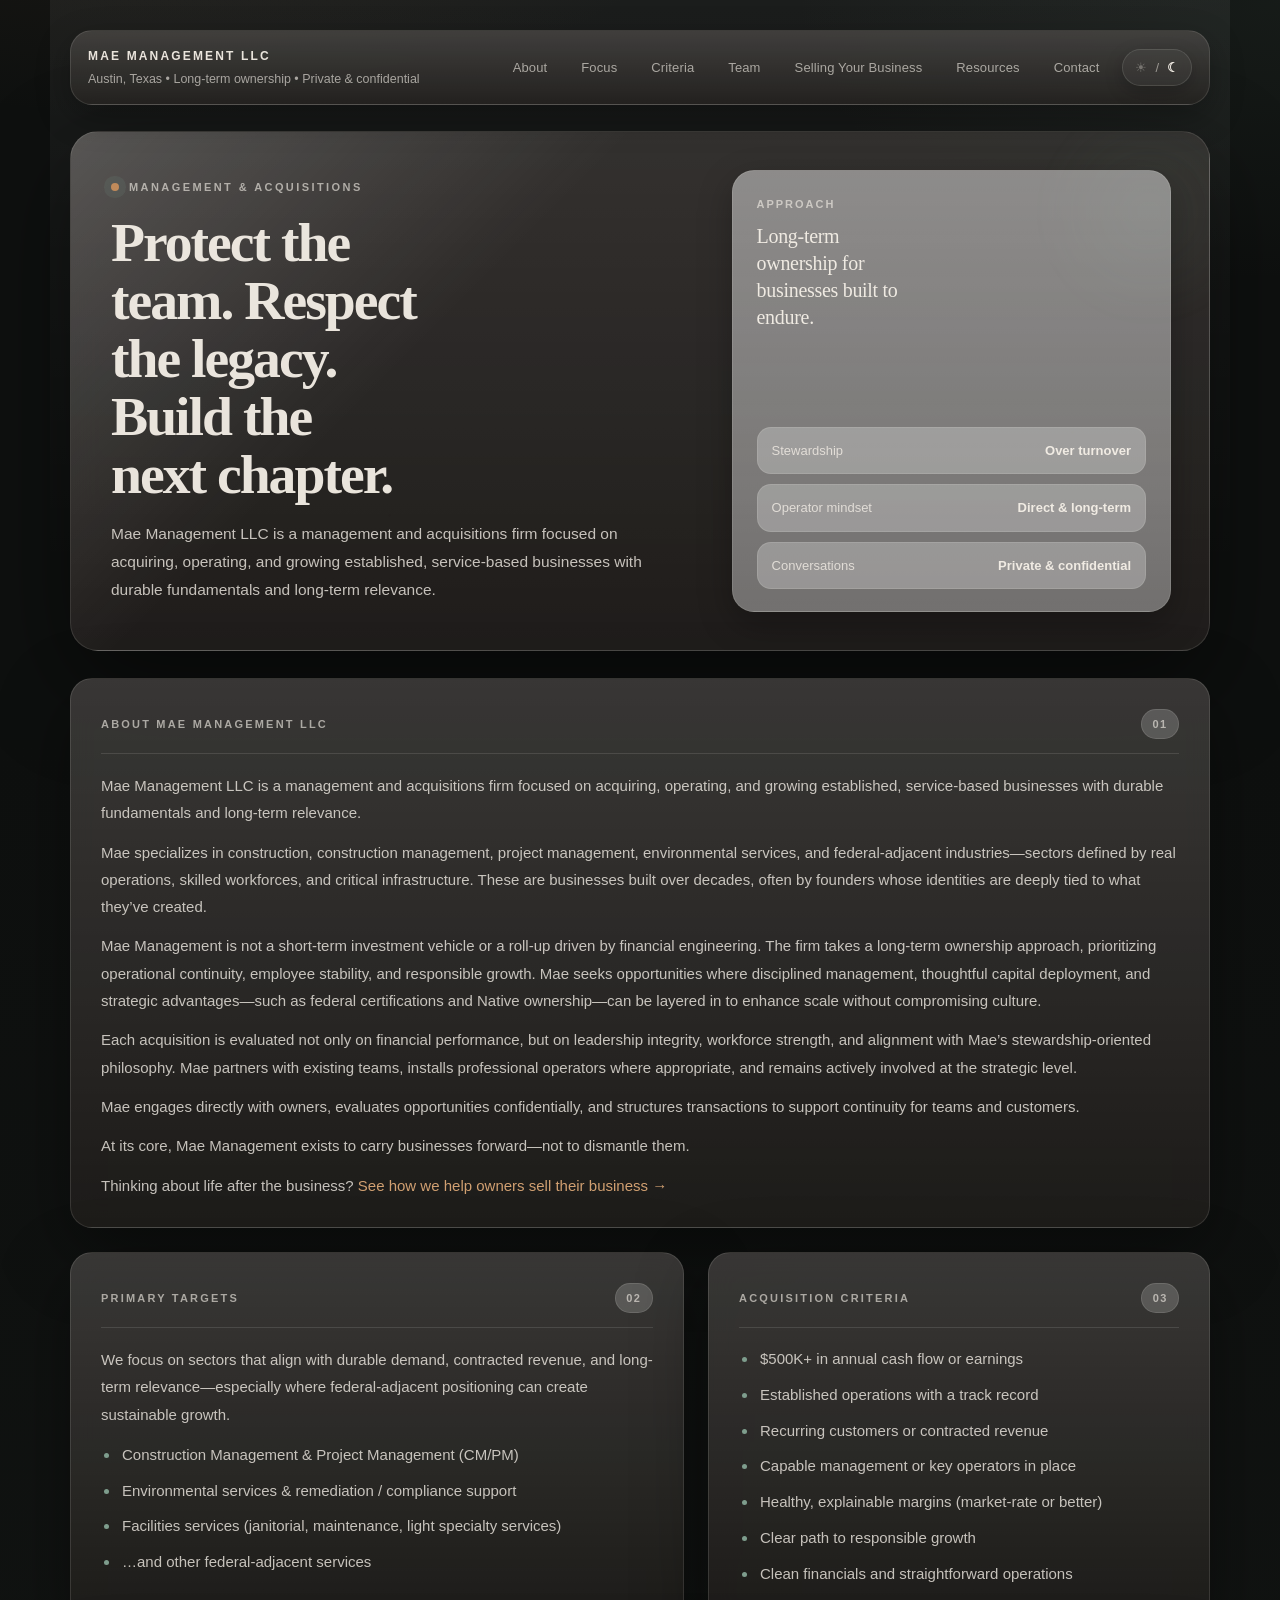
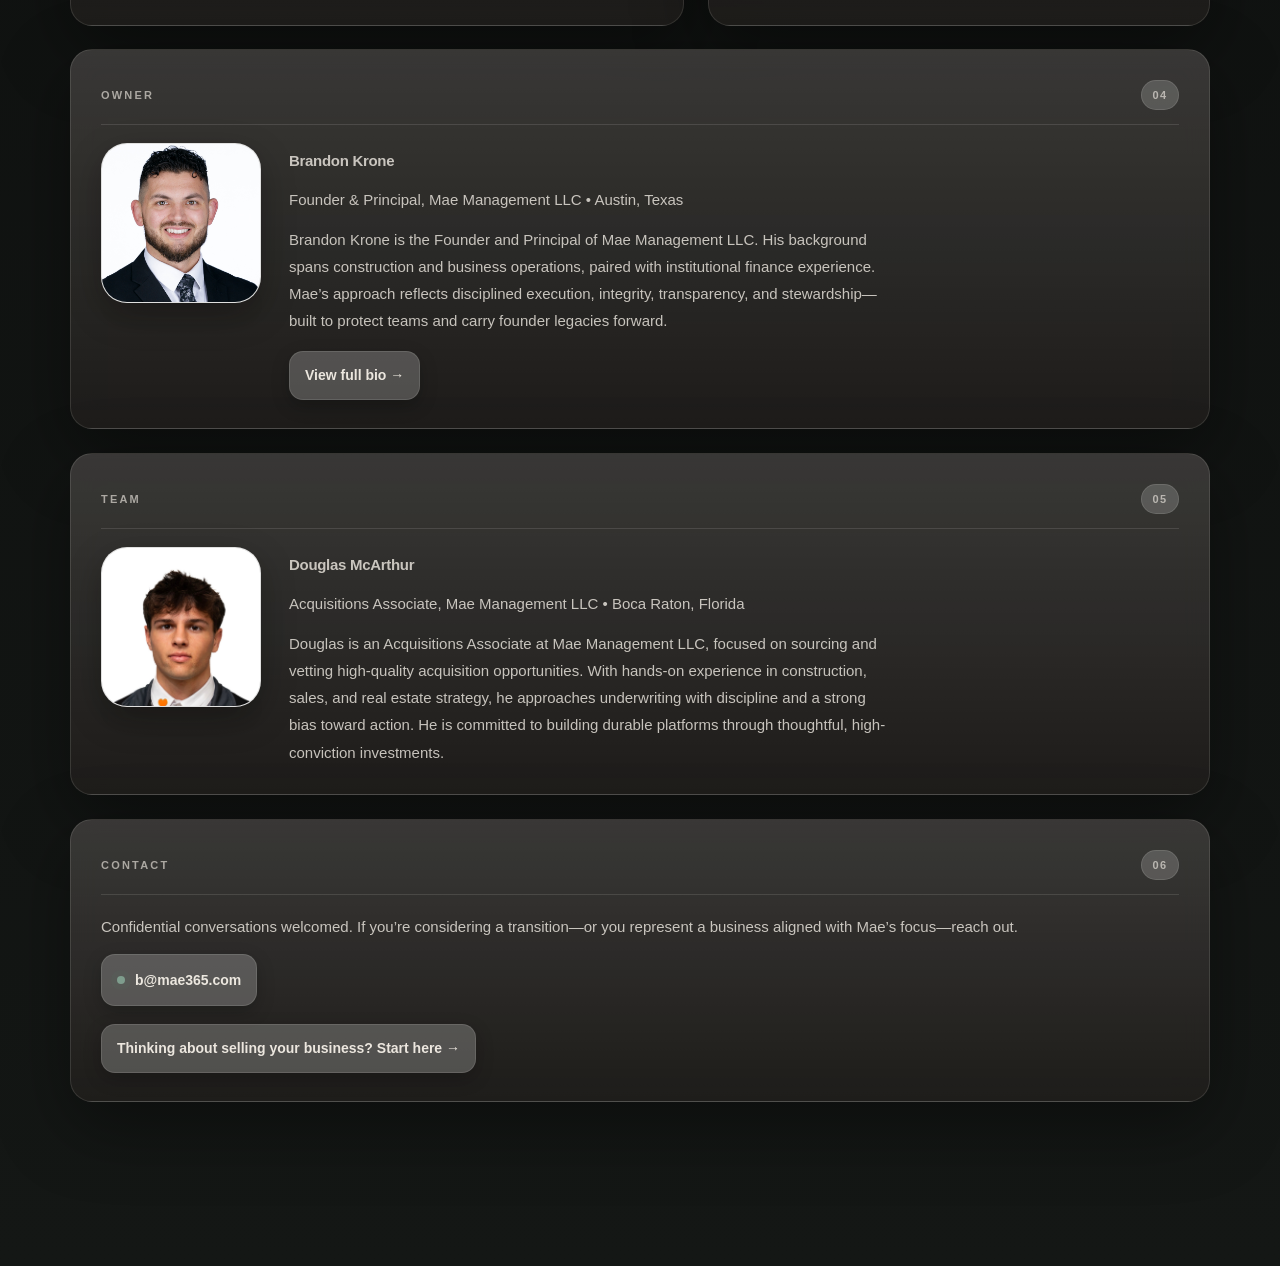
==== index.html @ 63aa45b1 "Rename nav to Selling Your Business + add About-section hook link" ====
<!DOCTYPE html>
<html lang="en" data-theme="dark">
<head>
  <meta charset="UTF-8" />
  <meta name="viewport" content="width=device-width, initial-scale=1.0" />
  <title>Mae Management LLC</title>
  <meta
    name="description"
    content="Mae Management LLC is a management and acquisitions firm headquartered in Austin, Texas, focused on long-term ownership of durable, service-based businesses."
  />

  <style>
    :root{
      /* LIGHT */
      --bg: #f5f0e7;
      --bg-2: #efe7db;
      --surface: rgba(255,255,255,.72);
      --surface-strong: rgba(255,255,255,.86);
      --surface-soft: rgba(255,255,255,.54);

      --ink: #1f1a14;
      --ink-soft: rgba(31,26,20,.78);
      --muted: #665c52;

      --line: rgba(31,26,20,.10);
      --line-strong: rgba(31,26,20,.16);

      --accent: #876040;     /* clay */
      --accent-2: #6b4c31;   /* deeper clay */
      --accent-3: #526b5c;   /* muted sage */
      --accent-wash: rgba(82,107,92,.10);

      --shadow-xl: 0 30px 90px rgba(31,26,20,.14);
      --shadow-lg: 0 18px 54px rgba(31,26,20,.10);
      --shadow-md: 0 10px 28px rgba(31,26,20,.08);
      --shadow-sm: 0 6px 18px rgba(31,26,20,.06);

      --radius-xl: 28px;
      --radius-lg: 22px;
      --radius-md: 16px;
      --radius-pill: 999px;

      --max: 1180px;
      --content: 1080px;

      --sans: Inter, ui-sans-serif, -apple-system, BlinkMacSystemFont, "Segoe UI", Roboto, Arial, sans-serif;
      --serif: Iowan Old Style, Palatino Linotype, Book Antiqua, Georgia, "Times New Roman", Times, serif;

      --transition: 260ms cubic-bezier(.22,1,.36,1);
      --transition-slow: 420ms cubic-bezier(.22,1,.36,1);
    }

    [data-theme="dark"]{
      --bg: #0e100f;
      --bg-2: #141715;
      --surface: rgba(28,25,23,.76);
      --surface-strong: rgba(30,27,24,.88);
      --surface-soft: rgba(255,255,255,.04);

      --ink: rgba(245,240,232,.94);
      --ink-soft: rgba(245,240,232,.78);
      --muted: rgba(245,240,232,.62);

      --line: rgba(245,240,232,.12);
      --line-strong: rgba(245,240,232,.18);

      --accent: #c08a5a;
      --accent-2: #d1a071;
      --accent-3: #7e9d8d;
      --accent-wash: rgba(126,157,141,.12);

      --shadow-xl: 0 34px 100px rgba(0,0,0,.45);
      --shadow-lg: 0 24px 72px rgba(0,0,0,.38);
      --shadow-md: 0 12px 34px rgba(0,0,0,.28);
      --shadow-sm: 0 6px 18px rgba(0,0,0,.22);
    }

    *{ box-sizing:border-box; }

    html{
      scroll-behavior:smooth;
    }

    body{
      margin:0;
      color:var(--ink);
      font-family:var(--serif);
      line-height:1.65;
      -webkit-font-smoothing:antialiased;
      text-rendering:optimizeLegibility;
      background:
        radial-gradient(1100px 600px at 12% -8%, rgba(135,96,64,.14), transparent 58%),
        radial-gradient(900px 520px at 100% 0%, rgba(82,107,92,.12), transparent 54%),
        radial-gradient(1100px 700px at 50% 120%, rgba(31,26,20,.08), transparent 60%),
        linear-gradient(180deg, #0e100f 0%, var(--bg) 26%, var(--bg-2) 100%);
      min-height:100vh;
    }

    a{
      color:var(--accent-2);
      text-decoration:none;
      transition:
        color var(--transition),
        border-color var(--transition),
        background-color var(--transition),
        transform var(--transition),
        box-shadow var(--transition),
        opacity var(--transition);
    }

    a:hover{
      text-decoration:none;
    }

    img{
      display:block;
      max-width:100%;
    }

    .site-shell{
      position:relative;
      max-width:var(--max);
      margin:0 auto;
      padding:30px 20px 100px;
    }

    .site-shell::before{
      content:"";
      position:absolute;
      inset:0;
      pointer-events:none;
      background:
        linear-gradient(180deg, rgba(255,255,255,.08), transparent 20%);
      opacity:.7;
    }

    /* Topbar */
    .topbar{
      position:sticky;
      top:14px;
      z-index:30;
      display:flex;
      align-items:center;
      justify-content:space-between;
      gap:20px;
      flex-wrap:wrap;
      padding:15px 17px;
      margin-bottom:26px;
      border:1px solid var(--line);
      border-radius:22px;
      background:linear-gradient(180deg, rgba(255,255,255,.16), rgba(255,255,255,.04)), var(--surface);
      box-shadow:var(--shadow-md);
      backdrop-filter:blur(14px);
      -webkit-backdrop-filter:blur(14px);
      transition:
        padding var(--transition),
        transform var(--transition),
        box-shadow var(--transition),
        background-color var(--transition),
        border-color var(--transition);
    }

    .topbar.shrink{
      padding:10px 14px;
      box-shadow:var(--shadow-lg);
      transform:translateY(-2px);
    }

    .mark{
      display:flex;
      flex-direction:column;
      gap:4px;
      min-width:220px;
    }

    .mark .name{
      font-family:var(--sans);
      font-size:12px;
      font-weight:700;
      letter-spacing:.18em;
      text-transform:uppercase;
      color:var(--ink);
    }

    .mark .sub{
      font-family:var(--sans);
      font-size:12.5px;
      color:var(--muted);
      line-height:1.4;
    }

    .rightControls{
      display:flex;
      align-items:center;
      gap:10px;
      flex-wrap:wrap;
    }

    nav{
      display:flex;
      align-items:center;
      gap:8px;
      flex-wrap:wrap;
      font-family:var(--sans);
      font-size:13px;
    }

    nav a{
      color:var(--muted);
      padding:10px 12px;
      border:1px solid transparent;
      border-radius:var(--radius-pill);
      font-weight:500;
      letter-spacing:.01em;
    }

    nav a:hover{
      color:var(--ink);
      background:var(--surface-soft);
      border-color:var(--line);
      box-shadow:var(--shadow-sm);
      transform:translateY(-1px);
    }

    .themeToggle{
      font-family:var(--sans);
      display:inline-flex;
      align-items:center;
      justify-content:center;
      gap:8px;
      min-width:62px;
      padding:10px 12px;
      border-radius:var(--radius-pill);
      border:1px solid var(--line);
      background:var(--surface-soft);
      color:var(--ink);
      font-size:13px;
      cursor:pointer;
      user-select:none;
      box-shadow:var(--shadow-sm);
      transition:
        transform var(--transition),
        border-color var(--transition),
        box-shadow var(--transition),
        background-color var(--transition),
        color var(--transition);
    }

    .themeToggle:hover{
      transform:translateY(-1px);
      border-color:var(--line-strong);
      box-shadow:var(--shadow-md);
    }

    .themeToggle span{
      transition: opacity .16s ease, font-weight .16s ease, transform .16s ease;
    }

    .themeToggle .active{
      opacity:1;
      font-weight:700;
      transform:translateY(-.5px);
    }

    .themeToggle .inactive{
      opacity:.34;
      font-weight:400;
    }

    /* Hero */
    .hero{
      position:relative;
      overflow:hidden;
      display:grid;
      grid-template-columns: minmax(0, 1.15fr) minmax(280px, .85fr);
      gap:28px;
      align-items:stretch;
      padding:38px;
      border:1px solid var(--line);
      border-radius:var(--radius-xl);
      background:
        linear-gradient(135deg, rgba(255,255,255,.18), rgba(255,255,255,0) 34%),
        linear-gradient(180deg, rgba(255,255,255,.10), rgba(255,255,255,.02)),
        var(--surface-strong);
      box-shadow:var(--shadow-xl);
      backdrop-filter:blur(16px);
      -webkit-backdrop-filter:blur(16px);
    }

    .hero::before{
      content:"";
      position:absolute;
      inset:0;
      pointer-events:none;
      background:
        radial-gradient(3px 3px at 12% 20%, rgba(31,26,20,.06) 40%, transparent 42%),
        radial-gradient(3px 3px at 28% 74%, rgba(31,26,20,.05) 40%, transparent 42%),
        radial-gradient(3px 3px at 70% 26%, rgba(31,26,20,.05) 40%, transparent 42%),
        radial-gradient(3px 3px at 88% 58%, rgba(31,26,20,.04) 40%, transparent 42%);
      opacity:.55;
    }

    .hero::after{
      content:"";
      position:absolute;
      right:-60px;
      top:-40px;
      width:240px;
      height:240px;
      border-radius:50%;
      background:radial-gradient(circle at 50% 50%, rgba(82,107,92,.14), transparent 66%);
      filter:blur(4px);
      pointer-events:none;
    }

    .heroMain,
    .heroAside{
      position:relative;
      z-index:1;
    }

    .heroMain{
      display:flex;
      flex-direction:column;
      justify-content:center;
      min-height:360px;
      padding:8px 4px 8px 2px;
    }

    .kicker{
      display:inline-flex;
      align-items:center;
      gap:10px;
      margin-bottom:18px;
      font-family:var(--sans);
      font-size:11px;
      font-weight:700;
      letter-spacing:.22em;
      text-transform:uppercase;
      color:var(--muted);
    }

    .dot{
      width:8px;
      height:8px;
      border-radius:50%;
      background:var(--accent);
      box-shadow:0 0 0 7px var(--accent-wash);
      flex-shrink:0;
    }

    h1{
      margin:0 0 16px;
      max-width:12ch;
      font-size:clamp(36px, 4.35vw, 64px);
      line-height:1.04;
      letter-spacing:-.036em;
      color:var(--ink);
      text-wrap:balance;
    }

    .lead{
      margin:0;
      max-width:64ch;
      font-family:var(--sans);
      font-size:15.5px;
      line-height:1.82;
      color:var(--ink-soft);
    }

    .heroAside{
      display:flex;
      align-items:flex-end;
      justify-content:stretch;
    }

    .heroPanel{
      width:100%;
      display:flex;
      flex-direction:column;
      justify-content:space-between;
      gap:18px;
      min-height:100%;
      padding:24px 24px 22px;
      border:1px solid var(--line);
      border-radius:22px;
      background:
        linear-gradient(180deg, rgba(255,255,255,.16), rgba(255,255,255,.04)),
        rgba(255,255,255,.34);
      box-shadow:var(--shadow-md);
      transition:
        transform var(--transition),
        box-shadow var(--transition),
        border-color var(--transition),
        background-color var(--transition);
    }

    .heroPanel:hover{
      transform:translateY(-3px);
      box-shadow:var(--shadow-lg);
    }

    .heroPanelLabel{
      font-family:var(--sans);
      font-size:11px;
      font-weight:700;
      letter-spacing:.18em;
      text-transform:uppercase;
      color:var(--muted);
      margin-bottom:10px;
    }

    .heroPanelText{
      font-family:var(--serif);
      font-size:20px;
      line-height:1.34;
      letter-spacing:-.015em;
      color:var(--ink);
      margin:0;
      max-width:15ch;
    }

    .heroMeta{
      display:grid;
      grid-template-columns:1fr;
      gap:10px;
      margin-top:auto;
    }

    .metaPill{
      display:flex;
      align-items:center;
      justify-content:space-between;
      gap:12px;
      padding:12px 14px;
      border:1px solid var(--line);
      border-radius:14px;
      background:rgba(255,255,255,.26);
      font-family:var(--sans);
      font-size:13px;
      color:var(--ink-soft);
      transition:
        transform var(--transition),
        box-shadow var(--transition),
        border-color var(--transition),
        background-color var(--transition);
    }

    .metaPill:hover{
      transform:translateY(-2px);
      box-shadow:var(--shadow-sm);
      border-color:var(--line-strong);
    }

    .metaPill strong{
      color:var(--ink);
      font-weight:600;
    }

    /* Section grid */
    .grid{
      display:grid;
      grid-template-columns: 1.1fr .9fr;
      gap:24px;
      margin-top:26px;
    }

    .span2{
      grid-column:1 / -1;
    }

    .card{
      position:relative;
      overflow:hidden;
      padding:30px 30px 28px;
      border:1px solid var(--line);
      border-radius:var(--radius-lg);
      background:
        linear-gradient(180deg, rgba(255,255,255,.14), rgba(255,255,255,.02)),
        var(--surface);
      box-shadow:var(--shadow-lg);
      backdrop-filter:blur(14px);
      -webkit-backdrop-filter:blur(14px);
      transition:
        transform var(--transition),
        box-shadow var(--transition-slow),
        border-color var(--transition),
        background-color var(--transition);
    }

    .card:hover{
      transform:translateY(-6px);
      box-shadow:var(--shadow-xl);
      border-color:var(--line-strong);
    }

    .card::before{
      content:"";
      position:absolute;
      inset:0 auto 0 0;
      width:1px;
      background:linear-gradient(180deg, transparent, rgba(31,26,20,.10), transparent);
      opacity:.7;
      pointer-events:none;
    }

    .cardHeader{
      display:flex;
      align-items:center;
      justify-content:space-between;
      gap:16px;
      margin-bottom:18px;
      padding-bottom:14px;
      border-bottom:1px solid var(--line);
    }

    .card h2{
      margin:0;
      font-family:var(--sans);
      font-size:11px;
      font-weight:700;
      letter-spacing:.20em;
      text-transform:uppercase;
      color:var(--muted);
    }

    .sectionBadge{
      display:inline-flex;
      align-items:center;
      justify-content:center;
      min-width:38px;
      height:30px;
      padding:0 10px;
      border:1px solid var(--line);
      border-radius:var(--radius-pill);
      background:rgba(255,255,255,.18);
      font-family:var(--sans);
      font-size:11px;
      font-weight:700;
      letter-spacing:.12em;
      color:var(--muted);
      text-transform:uppercase;
      transition:
        transform var(--transition),
        box-shadow var(--transition),
        border-color var(--transition);
    }

    .card:hover .sectionBadge{
      transform:translateY(-1px);
      box-shadow:var(--shadow-sm);
      border-color:var(--line-strong);
    }

    .card p{
      margin:0;
      font-family:var(--sans);
      font-size:15px;
      line-height:1.82;
      color:var(--ink-soft);
    }

    .card p + p{
      margin-top:12px !important;
    }

    ul{
      margin:14px 0 0 19px;
      padding:0;
      font-family:var(--sans);
      font-size:15px;
      line-height:1.72;
      color:var(--ink-soft);
    }

    li{
      margin:10px 0;
      padding-left:2px;
    }

    li::marker{
      color:var(--accent-3);
    }

    /* Owner / team profile */
    .profileRow{
      display:grid;
      grid-template-columns: 160px minmax(0, 1fr);
      gap:28px;
      align-items:start;
    }

    .avatarWrap{
      position:relative;
      width:160px;
    }

    .avatarWrap::after{
      content:"";
      position:absolute;
      inset:auto 12px -10px 12px;
      height:18px;
      border-radius:50%;
      background:rgba(31,26,20,.10);
      filter:blur(10px);
      z-index:0;
    }

    .avatar{
      position:relative;
      z-index:1;
      width:160px;
      height:160px;
      border-radius:26px;
      object-fit:cover;
      border:1px solid var(--line);
      box-shadow:var(--shadow-md);
      background:#ddd;
      transition:
        transform var(--transition),
        box-shadow var(--transition),
        border-color var(--transition);
    }

    .card:hover .avatar{
      transform:translateY(-2px);
      box-shadow:var(--shadow-lg);
      border-color:var(--line-strong);
    }

    .profileContent{
      min-width:0;
      padding-top:4px;
    }

    .metaName{
      margin:0;
      font-family:var(--sans);
      font-weight:700;
      font-size:19px;
      letter-spacing:-.02em;
      color:var(--ink);
    }

    .metaTitle{
      margin:7px 0 14px;
      font-family:var(--sans);
      font-size:14px;
      line-height:1.55;
      color:var(--muted);
    }

    .metaBody{
      margin:0;
      font-family:var(--sans);
      font-size:15px;
      line-height:1.82;
      color:var(--ink-soft);
      max-width:72ch;
    }

    .linkBtn{
      display:inline-flex;
      align-items:center;
      gap:8px;
      margin-top:16px;
      padding:12px 15px;
      border:1px solid var(--line);
      border-radius:14px;
      background:rgba(255,255,255,.22);
      font-family:var(--sans);
      font-size:14px;
      font-weight:650;
      color:var(--ink);
      box-shadow:var(--shadow-sm);
      transition:
        transform var(--transition),
        border-color var(--transition),
        background-color var(--transition),
        box-shadow var(--transition);
    }

    .linkBtn:hover{
      transform:translateY(-2px);
      border-color:var(--line-strong);
      background:rgba(255,255,255,.34);
      box-shadow:var(--shadow-md);
    }

    /* Contact */
    .contactList{
      list-style:none;
      margin:14px 0 0;
      padding:0;
    }

    .contactList li{
      margin:0;
      padding:0;
    }

    .contactCard{
      display:inline-flex;
      align-items:center;
      gap:10px;
      padding:13px 15px;
      border:1px solid var(--line);
      border-radius:14px;
      background:rgba(255,255,255,.22);
      box-shadow:var(--shadow-sm);
      font-family:var(--sans);
      font-size:14px;
      font-weight:600;
      color:var(--ink);
      transition:
        transform var(--transition),
        border-color var(--transition),
        background-color var(--transition),
        box-shadow var(--transition);
    }

    .contactCard:hover{
      transform:translateY(-2px);
      border-color:var(--line-strong);
      background:rgba(255,255,255,.34);
      box-shadow:var(--shadow-md);
    }

    .contactDot{
      width:8px;
      height:8px;
      border-radius:50%;
      background:var(--accent-3);
      box-shadow:0 0 0 6px rgba(82,107,92,.12);
      flex-shrink:0;
    }

    /* Footer */
    footer{
      display:flex;
      justify-content:space-between;
      gap:16px;
      flex-wrap:wrap;
      align-items:center;
      margin-top:24px;
      padding:18px 6px 0;
      font-family:var(--sans);
      font-size:13px;
      color:var(--muted);
    }

    .fine{
      color:var(--muted);
    }

    /* Reveal */
    .reveal{
      opacity:0;
      transform:translateY(28px) scale(.992);
      transition:
        opacity 950ms cubic-bezier(.22,1,.36,1),
        transform 950ms cubic-bezier(.22,1,.36,1),
        filter 950ms cubic-bezier(.22,1,.36,1);
      will-change:opacity, transform;
      filter:blur(2px);
    }

    .reveal.is-visible{
      opacity:1;
      transform:none;
      filter:blur(0);
    }

    @media (prefers-reduced-motion: reduce){
      html{ scroll-behavior:auto; }
      .reveal,
      .reveal.is-visible,
      .themeToggle,
      nav a,
      .linkBtn,
      .contactCard,
      .card,
      .heroPanel,
      .metaPill,
      .avatar,
      .topbar{
        transition:none !important;
        transform:none !important;
        filter:none !important;
      }
    }

    /* Responsive */
    @media (max-width: 1080px){
      .hero{
        grid-template-columns: 1fr;
      }

      .heroMain{
        min-height:auto;
      }

      h1{
        max-width:12ch;
      }

      .heroPanelText{
        max-width:none;
      }

      .grid{
        grid-template-columns: 1fr;
      }
    }

    @media (max-width: 840px){
      .site-shell{
        padding:18px 14px 72px;
      }

      .topbar{
        position:relative;
        top:auto;
        padding:14px;
        margin-bottom:16px;
      }

      .topbar.shrink{
        padding:14px;
        transform:none;
      }

      .rightControls{
        width:100%;
        justify-content:space-between;
      }

      nav{
        gap:6px;
      }

      nav a{
        padding:8px 10px;
      }

      .hero{
        padding:24px;
        border-radius:22px;
        gap:22px;
      }

      h1{
        max-width:none;
        font-size:clamp(34px, 9vw, 54px);
      }

      .lead{
        font-size:15px;
      }

      .card{
        padding:24px;
      }

      .profileRow{
        grid-template-columns: 1fr;
        gap:20px;
      }

      .avatarWrap{
        width:136px;
      }

      .avatar{
        width:136px;
        height:136px;
        border-radius:22px;
      }
    }

    @media (max-width: 560px){
      .topbar{
        gap:12px;
      }

      .mark{
        gap:3px;
      }

      .mark .sub{
        font-size:12px;
      }

      .rightControls{
        gap:8px;
      }

      nav{
        width:100%;
      }

      .themeToggle{
        padding:9px 11px;
      }

      .hero{
        padding:20px;
      }

      .heroPanel{
        padding:18px;
      }

      .heroPanelText{
        font-size:19px;
      }

      .metaPill{
        font-size:12.5px;
      }

      .cardHeader{
        gap:10px;
      }

      .card p,
      .metaBody,
      ul{
        font-size:14.5px;
      }

      footer{
        padding-top:14px;
      }
    }
  </style>
</head>

<body>
  <div class="site-shell">

    <div class="topbar reveal" id="navbar">
      <div class="mark">
        <div class="name">Mae Management LLC</div>
        <div class="sub">Austin, Texas • Long-term ownership • Private & confidential</div>
      </div>

      <div class="rightControls">
        <nav>
          <a href="#about">About</a>
          <a href="#focus">Focus</a>
          <a href="#criteria">Criteria</a>
          <a href="#owner">Team</a>
          <a href="/transition.html">Selling Your Business</a>
          <a href="/resources.html">Resources</a>
          <a href="#contact">Contact</a>
        </nav>

        <button class="themeToggle" type="button" onclick="toggleTheme()" aria-label="Toggle day and night mode">
          <span id="iconLight">☀︎</span>
          <span style="opacity:.55;">/</span>
          <span id="iconDark">☾</span>
        </button>
      </div>
    </div>

    <section class="hero reveal" id="top">
      <div class="heroMain">
        <div class="kicker"><span class="dot"></span> Management & acquisitions</div>
        <h1>Protect the team. Respect the legacy. Build the next chapter.</h1>

        <p class="lead">
          Mae Management LLC is a management and acquisitions firm focused on acquiring, operating, and growing established,
          service-based businesses with durable fundamentals and long-term relevance.
        </p>
      </div>

      <div class="heroAside">
        <div class="heroPanel">
          <div>
            <div class="heroPanelLabel">Approach</div>
            <p class="heroPanelText">Long-term ownership for businesses built to endure.</p>
          </div>

          <div class="heroMeta">
            <div class="metaPill">
              <span>Stewardship</span>
              <strong>Over turnover</strong>
            </div>
            <div class="metaPill">
              <span>Operator mindset</span>
              <strong>Direct & long-term</strong>
            </div>
            <div class="metaPill">
              <span>Conversations</span>
              <strong>Private & confidential</strong>
            </div>
          </div>
        </div>
      </div>
    </section>

    <div class="grid">
      <section class="card span2 reveal" id="about">
        <div class="cardHeader">
          <h2>About Mae Management LLC</h2>
          <span class="sectionBadge">01</span>
        </div>

        <p>
          Mae Management LLC is a management and acquisitions firm focused on acquiring, operating, and growing established, service-based businesses with durable fundamentals and long-term relevance.
        </p>
        <p style="margin-top:10px;">
          Mae specializes in construction, construction management, project management, environmental services, and federal-adjacent industries—sectors defined by real operations, skilled workforces, and critical infrastructure. These are businesses built over decades, often by founders whose identities are deeply tied to what they’ve created.
        </p>
        <p style="margin-top:10px;">
          Mae Management is not a short-term investment vehicle or a roll-up driven by financial engineering. The firm takes a long-term ownership approach, prioritizing operational continuity, employee stability, and responsible growth. Mae seeks opportunities where disciplined management, thoughtful capital deployment, and strategic advantages—such as federal certifications and Native ownership—can be layered in to enhance scale without compromising culture.
        </p>
        <p style="margin-top:10px;">
          Each acquisition is evaluated not only on financial performance, but on leadership integrity, workforce strength, and alignment with
          Mae’s stewardship-oriented philosophy. Mae partners with existing teams, installs professional operators where appropriate, and remains
          actively involved at the strategic level.
        </p>
        <p style="margin-top:10px;">
          Mae engages directly with owners, evaluates opportunities confidentially, and structures transactions to support continuity for teams and customers.
        </p>
        <p style="margin-top:10px;">
          At its core, Mae Management exists to carry businesses forward—not to dismantle them.
        </p>
      
              <p class="aboutHook" style="margin-top:16px">
                Thinking about life after the business? <a href="/transition.html">See how we help owners sell their business →</a>
              </p>
            </section>

      <section class="card reveal" id="focus">
        <div class="cardHeader">
          <h2>Primary targets</h2>
          <span class="sectionBadge">02</span>
        </div>

        <p>
          We focus on sectors that align with durable demand, contracted revenue, and long-term relevance—especially where federal-adjacent positioning can create sustainable growth.
        </p>
        <ul>
          <li>Construction Management & Project Management (CM/PM)</li>
          <li>Environmental services & remediation / compliance support</li>
          <li>Facilities services (janitorial, maintenance, light specialty services)</li>
          <li>…and other federal-adjacent services</li>
        </ul>
      </section>

      <section class="card reveal" id="criteria">
        <div class="cardHeader">
          <h2>Acquisition criteria</h2>
          <span class="sectionBadge">03</span>
        </div>

        <ul>
          <li>$500K+ in annual cash flow or earnings</li>
          <li>Established operations with a track record</li>
          <li>Recurring customers or contracted revenue</li>
          <li>Capable management or key operators in place</li>
          <li>Healthy, explainable margins (market-rate or better)</li>
          <li>Clear path to responsible growth</li>
          <li>Clean financials and straightforward operations</li>
        </ul>
      </section>

      <section class="card span2 reveal" id="owner">
        <div class="cardHeader">
          <h2>Owner</h2>
          <span class="sectionBadge">04</span>
        </div>

        <div class="profileRow">
          <div class="avatarWrap">
            <img
              class="avatar"
              src="1e3a8cb2bf922aa1b9f3f852b8ec0b2c32a469580d44b8798b9c80ca31c502ff.jpeg"
              alt="Brandon Krone, Founder and Principal of Mae Management LLC"
            />
          </div>

          <div class="profileContent">
            <p class="metaName">Brandon Krone</p>
            <p class="metaTitle">Founder & Principal, Mae Management LLC • Austin, Texas</p>

            <p class="metaBody">
              Brandon Krone is the Founder and Principal of Mae Management LLC. His background spans construction and business operations,
              paired with institutional finance experience. Mae’s approach reflects disciplined execution, integrity, transparency, and stewardship—built to protect teams and carry founder legacies forward.
            </p>

            <a class="linkBtn" href="brandon-krone.html">View full bio →</a>
          </div>
        </div>
      </section>

      <section class="card span2 reveal" id="team">
        <div class="cardHeader">
          <h2>Team</h2>
          <span class="sectionBadge">05</span>
        </div>

        <div class="profileRow">
          <div class="avatarWrap">
            <img
              class="avatar"
              src="IMG_0617.jpeg"
              alt="Douglas McArthur, Acquisitions Associate at Mae Management LLC"
            />
          </div>

          <div class="profileContent">
            <p class="metaName">Douglas McArthur</p>
            <p class="metaTitle">Acquisitions Associate, Mae Management LLC • Boca Raton, Florida</p>

            <p class="metaBody">
              Douglas is an Acquisitions Associate at Mae Management LLC, focused on sourcing and vetting high-quality acquisition opportunities.
              With hands-on experience in construction, sales, and real estate strategy, he approaches underwriting with discipline and a strong
              bias toward action. He is committed to building durable platforms through thoughtful, high-conviction investments.
            </p>
          </div>
        </div>
      </section>

      <section class="card span2 reveal" id="contact">
        <div class="cardHeader">
          <h2>Contact</h2>
          <span class="sectionBadge">06</span>
        </div>

        <p>
          Confidential conversations welcomed. If you’re considering a transition—or you represent a business aligned with Mae’s focus—reach out.
        </p>

        <ul class="contactList">
          <li>
            <a class="contactCard" href="mailto:b@mae365.com">
              <span class="contactDot"></span>
              <span>b@mae365.com</span>
            </a>
          </li>
        </ul>
        <a class="linkBtn" href="/transition.html" style="margin-top:18px">Thinking about selling your business? Start here →</a>
      </section>
    </div>

    <footer class="reveal">
      <div>© <span id="year"></span> Mae Management LLC</div>
      <div class="fine">Austin, Texas • Private • Confidential • Long-term ownership</div>
    </footer>

  </div>

  <script>
    document.getElementById("year").textContent = new Date().getFullYear();

    const root = document.documentElement;
    const iconLight = document.getElementById("iconLight");
    const iconDark  = document.getElementById("iconDark");
    const navbar = document.getElementById("navbar");

    function setActiveIcons(theme){
      if(theme === "dark"){
        iconDark.className = "active";
        iconLight.className = "inactive";
      } else {
        iconLight.className = "active";
        iconDark.className = "inactive";
      }
    }

    function applyTheme(theme){
      root.setAttribute("data-theme", theme);
      setActiveIcons(theme);
      localStorage.setItem("theme", theme);
    }

    function toggleTheme(){
      const current = root.getAttribute("data-theme") || "dark";
      applyTheme(current === "dark" ? "light" : "dark");
    }

    (function initTheme(){
      const saved = localStorage.getItem("theme");
      if(saved){
        applyTheme(saved);
        return;
      }
      applyTheme("dark");
    })();

    (function initNavbarShrink(){
      const updateNavbar = () => {
        if(window.innerWidth <= 840){
          navbar.classList.remove("shrink");
          return;
        }

        if(window.scrollY > 36){
          navbar.classList.add("shrink");
        } else {
          navbar.classList.remove("shrink");
        }
      };

      updateNavbar();
      window.addEventListener("scroll", updateNavbar, { passive:true });
      window.addEventListener("resize", updateNavbar);
    })();

    (function initReveal(){
      const prefersReduced = window.matchMedia &&
        window.matchMedia("(prefers-reduced-motion: reduce)").matches;
      const elements = document.querySelectorAll(".reveal");

      if(prefersReduced || !("IntersectionObserver" in window)){
        elements.forEach(el => el.classList.add("is-visible"));
        return;
      }

      const observer = new IntersectionObserver((entries) => {
        entries.forEach(entry => {
          if(entry.isIntersecting){
            entry.target.classList.add("is-visible");
            observer.unobserve(entry.target);
          }
        });
      }, {
        threshold: 0.10,
        rootMargin: "0px 0px -56px 0px"
      });

      elements.forEach(el => observer.observe(el));
    })();
  </script>
</body>
</html>
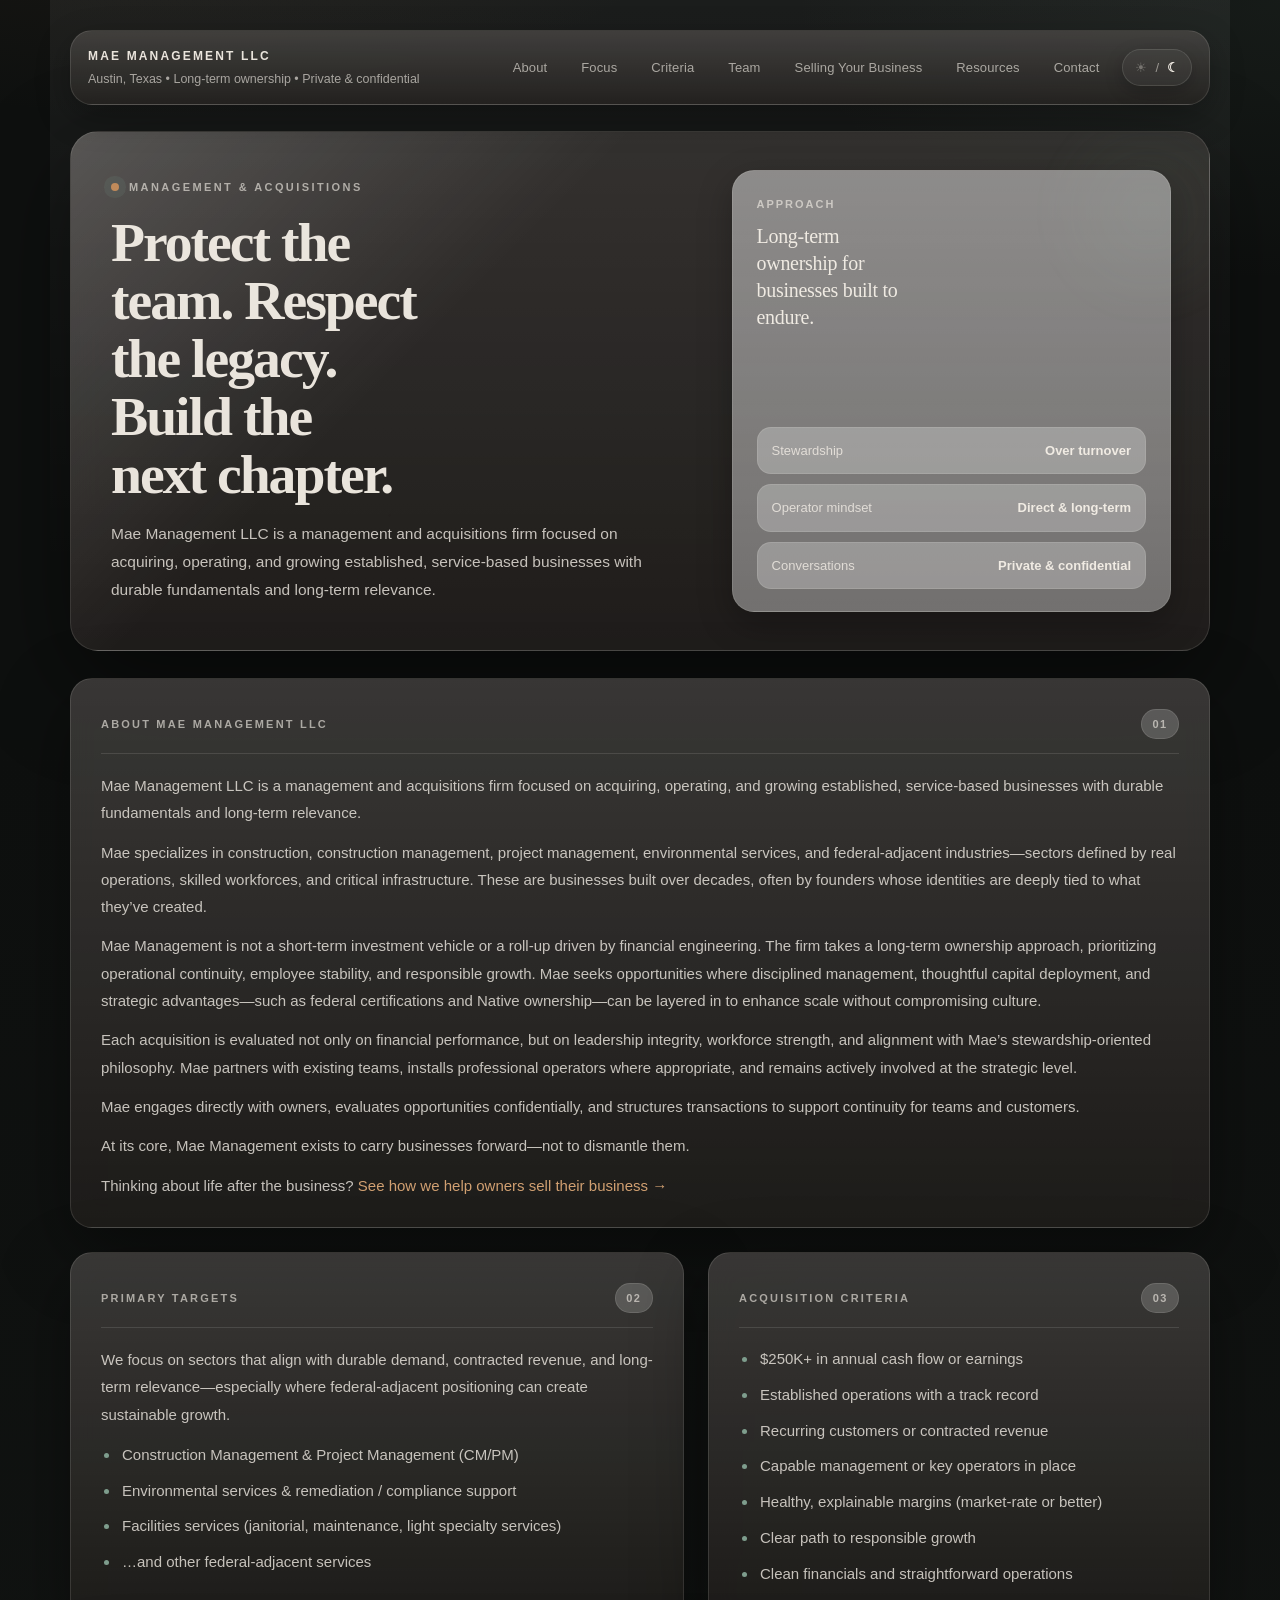
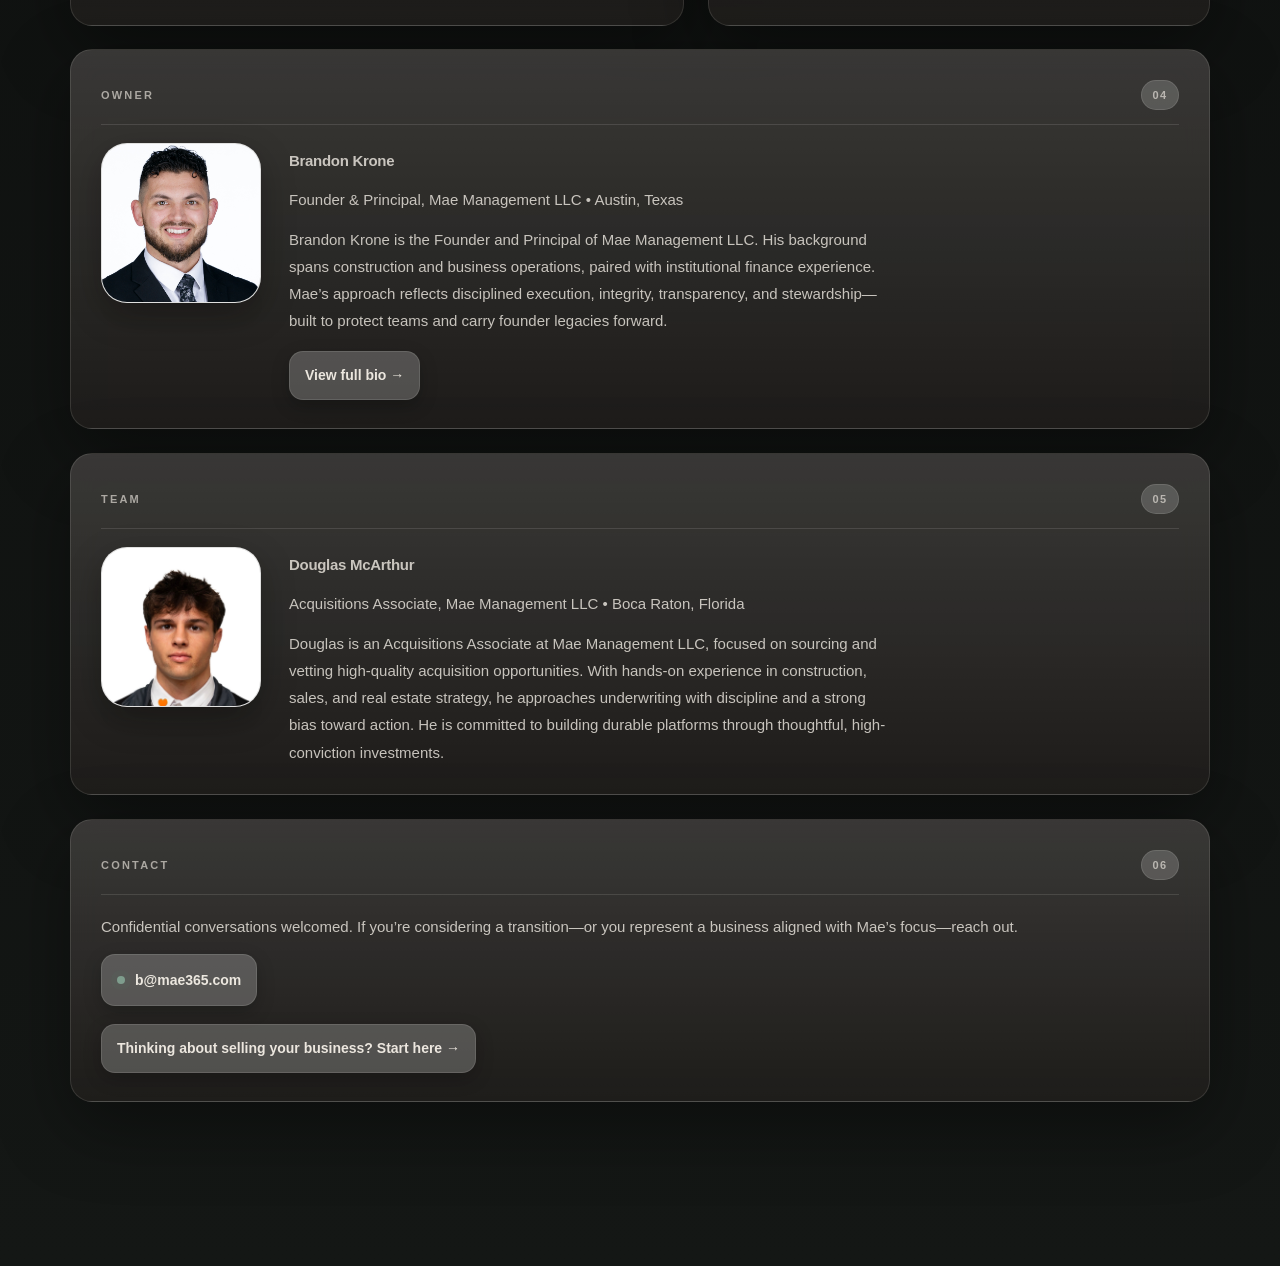
==== commit 3096675a: "Lower acquisition criteria cash-flow floor to $250K+" ====
--- a/index.html
+++ b/index.html
@@ -1057,7 +1057,7 @@
         </div>
 
         <ul>
-          <li>$500K+ in annual cash flow or earnings</li>
+          <li>$250K+ in annual cash flow or earnings</li>
           <li>Established operations with a track record</li>
           <li>Recurring customers or contracted revenue</li>
           <li>Capable management or key operators in place</li>
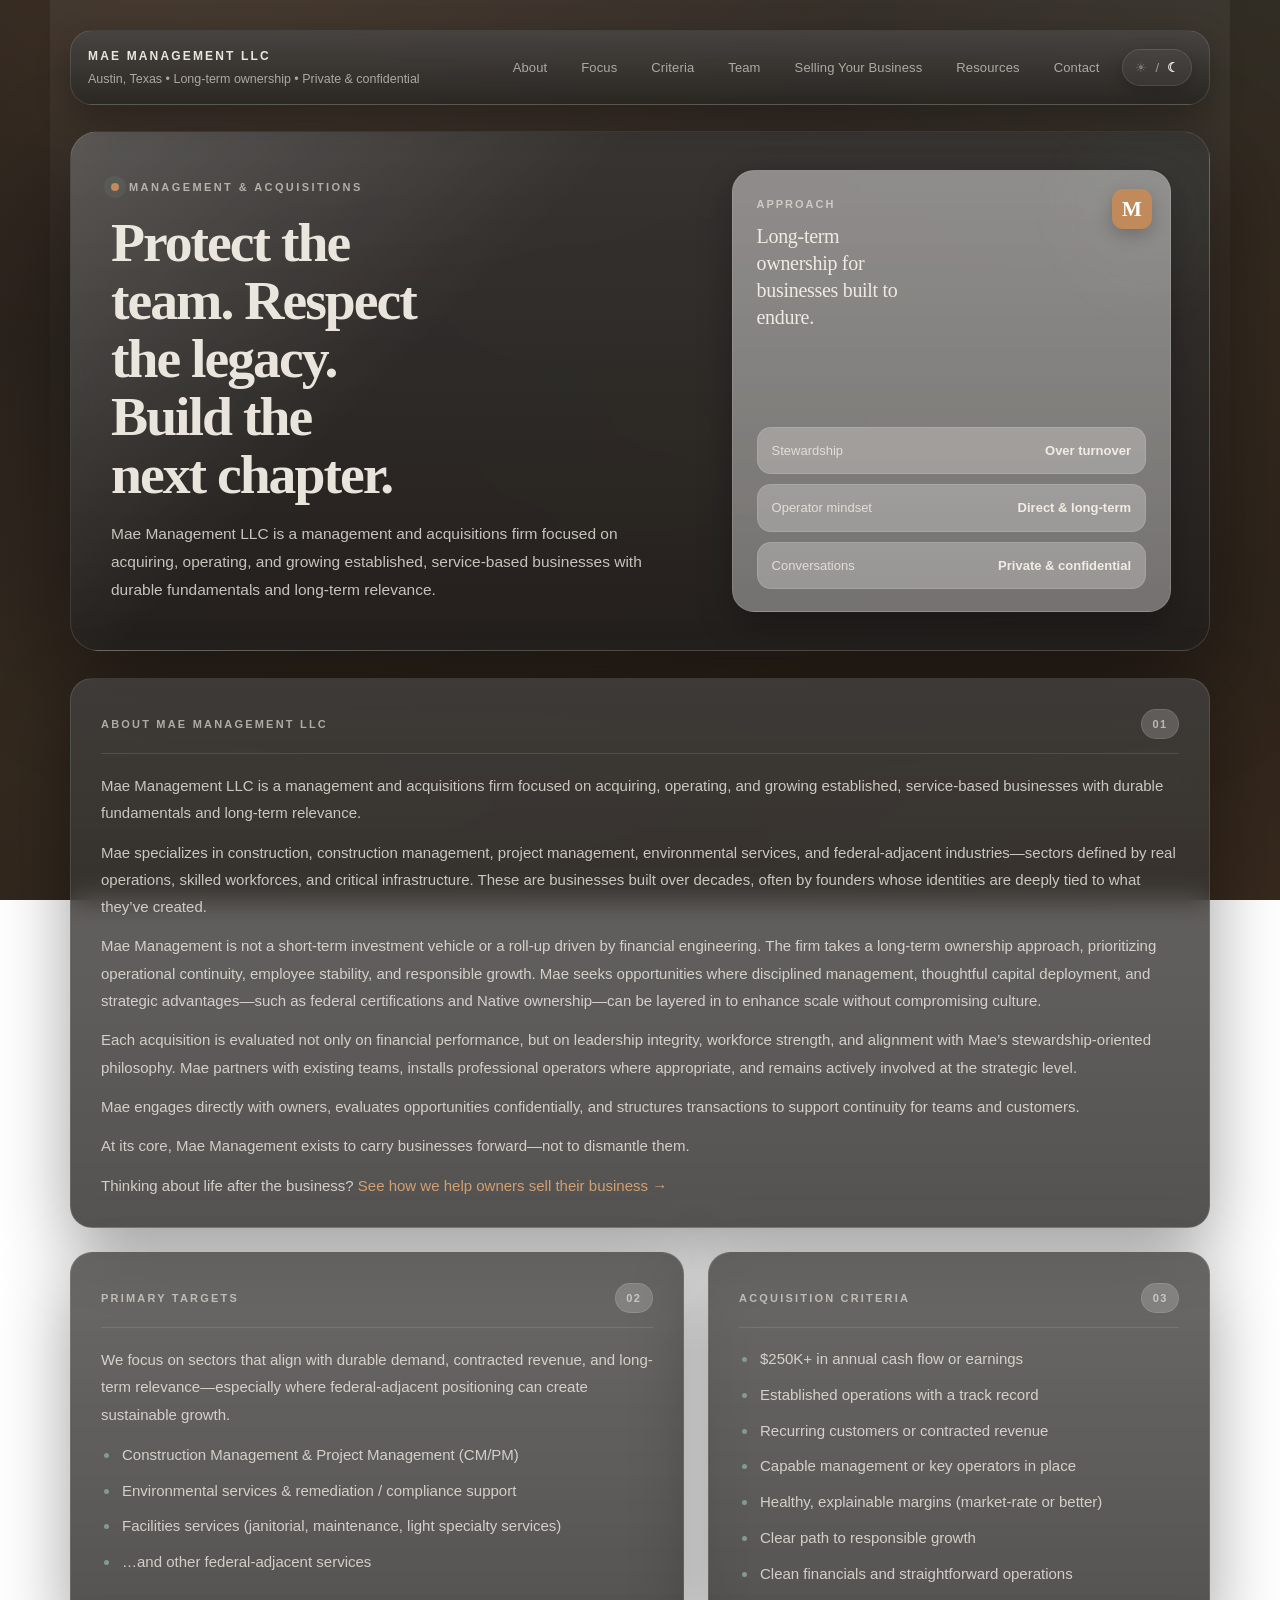
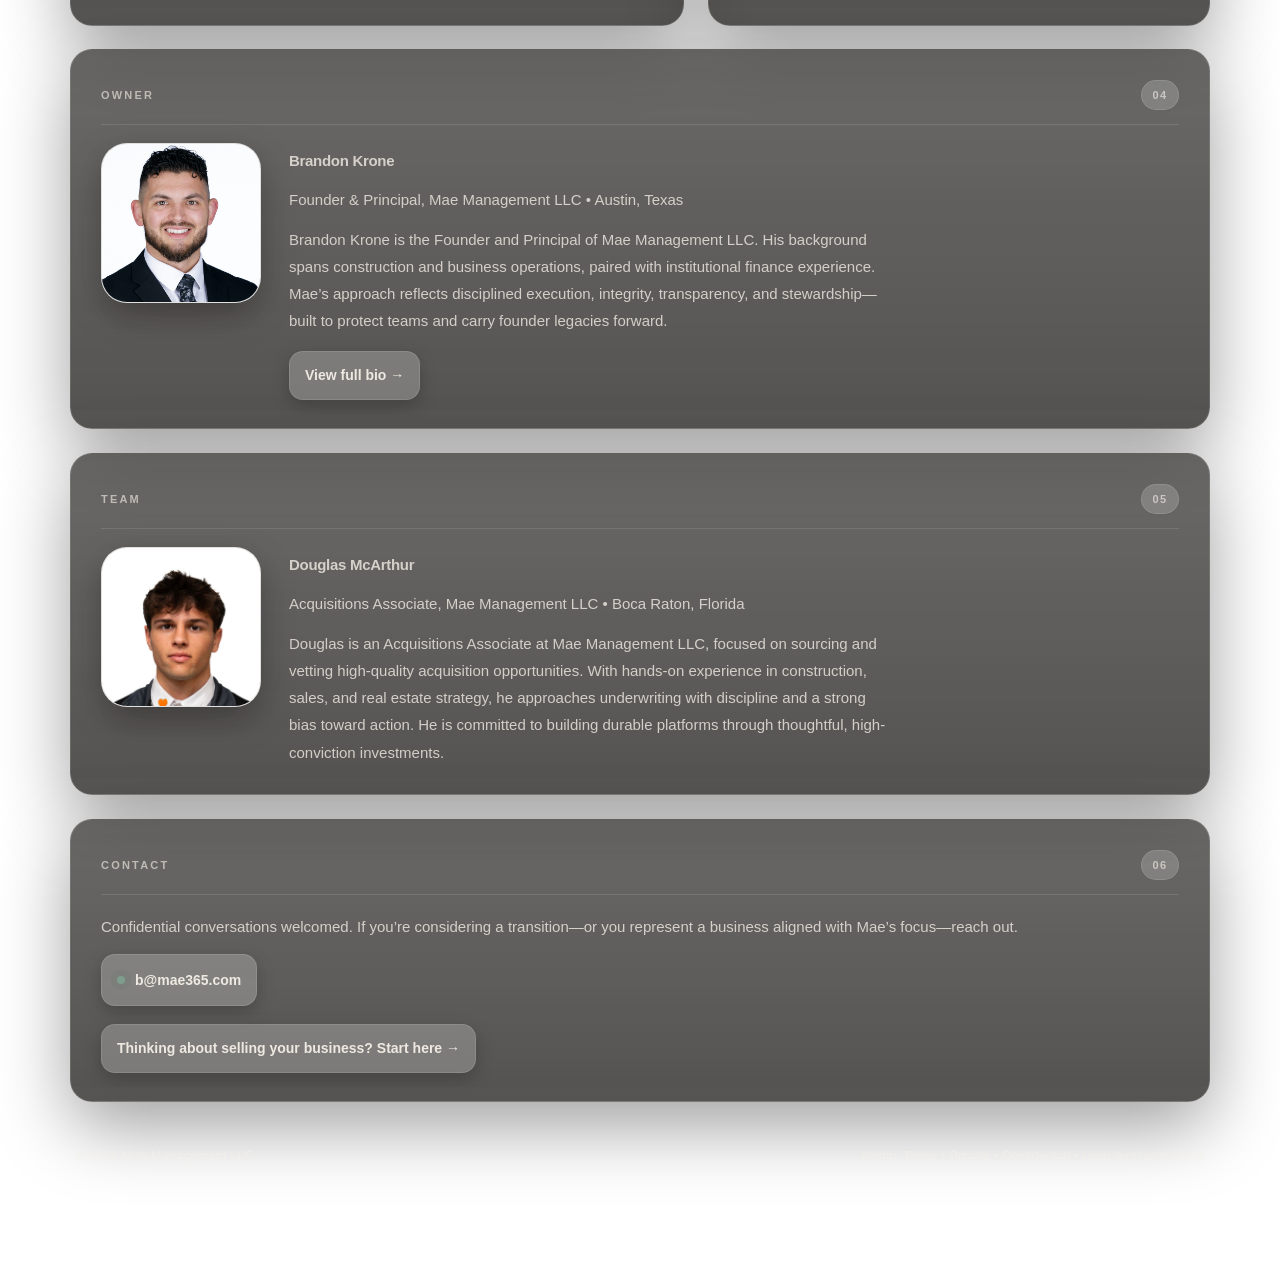
==== commit cf284798: "Home: warm brown page gradient (cream/tan inverse in light) + M logo in Approach panel" ====
--- a/index.html
+++ b/index.html
@@ -11,6 +11,11 @@
 
   <style>
     :root{
+      --page-grad:
+        radial-gradient(1200px 700px at 12% -8%, rgba(176,136,80,.20), transparent 60%),
+        radial-gradient(1000px 620px at 100% 110%, rgba(160,120,72,.16), transparent 62%),
+        radial-gradient(900px 520px at 100% 0%, rgba(138,154,123,.10), transparent 54%),
+        linear-gradient(160deg, #fffdf9 0%, #f4ece0 55%, #ece1cf 100%);
       /* LIGHT */
       --bg: #f5f0e7;
       --bg-2: #efe7db;
@@ -51,6 +56,11 @@
     }
 
     [data-theme="dark"]{
+      --page-grad:
+        radial-gradient(1200px 700px at 12% -8%, rgba(135,96,64,.26), transparent 60%),
+        radial-gradient(1000px 620px at 100% 110%, rgba(120,86,55,.20), transparent 62%),
+        radial-gradient(900px 520px at 100% 0%, rgba(82,107,92,.10), transparent 54%),
+        linear-gradient(160deg, #241f1b 0%, #33291f 55%, #2a2018 100%);
       --bg: #0e100f;
       --bg-2: #141715;
       --surface: rgba(28,25,23,.76);
@@ -88,11 +98,8 @@
       line-height:1.65;
       -webkit-font-smoothing:antialiased;
       text-rendering:optimizeLegibility;
-      background:
-        radial-gradient(1100px 600px at 12% -8%, rgba(135,96,64,.14), transparent 58%),
-        radial-gradient(900px 520px at 100% 0%, rgba(82,107,92,.12), transparent 54%),
-        radial-gradient(1100px 700px at 50% 120%, rgba(31,26,20,.08), transparent 60%),
-        linear-gradient(180deg, #0e100f 0%, var(--bg) 26%, var(--bg-2) 100%);
+      background: var(--page-grad);
+      background-attachment: fixed;
       min-height:100vh;
     }
 
@@ -374,7 +381,26 @@
       justify-content:stretch;
     }
 
+    .heroMark{
+      position:absolute;
+      top:18px;
+      right:18px;
+      width:40px;
+      height:40px;
+      border-radius:11px;
+      background:var(--accent);
+      display:flex;
+      align-items:center;
+      justify-content:center;
+      color:#fff;
+      font-family:var(--serif);
+      font-size:21px;
+      font-weight:600;
+      line-height:1;
+      box-shadow:var(--shadow-sm);
+    }
     .heroPanel{
+      position:relative;
       width:100%;
       display:flex;
       flex-direction:column;
@@ -977,6 +1003,7 @@
 
       <div class="heroAside">
         <div class="heroPanel">
+          <div class="heroMark">M</div>
           <div>
             <div class="heroPanelLabel">Approach</div>
             <p class="heroPanelText">Long-term ownership for businesses built to endure.</p>
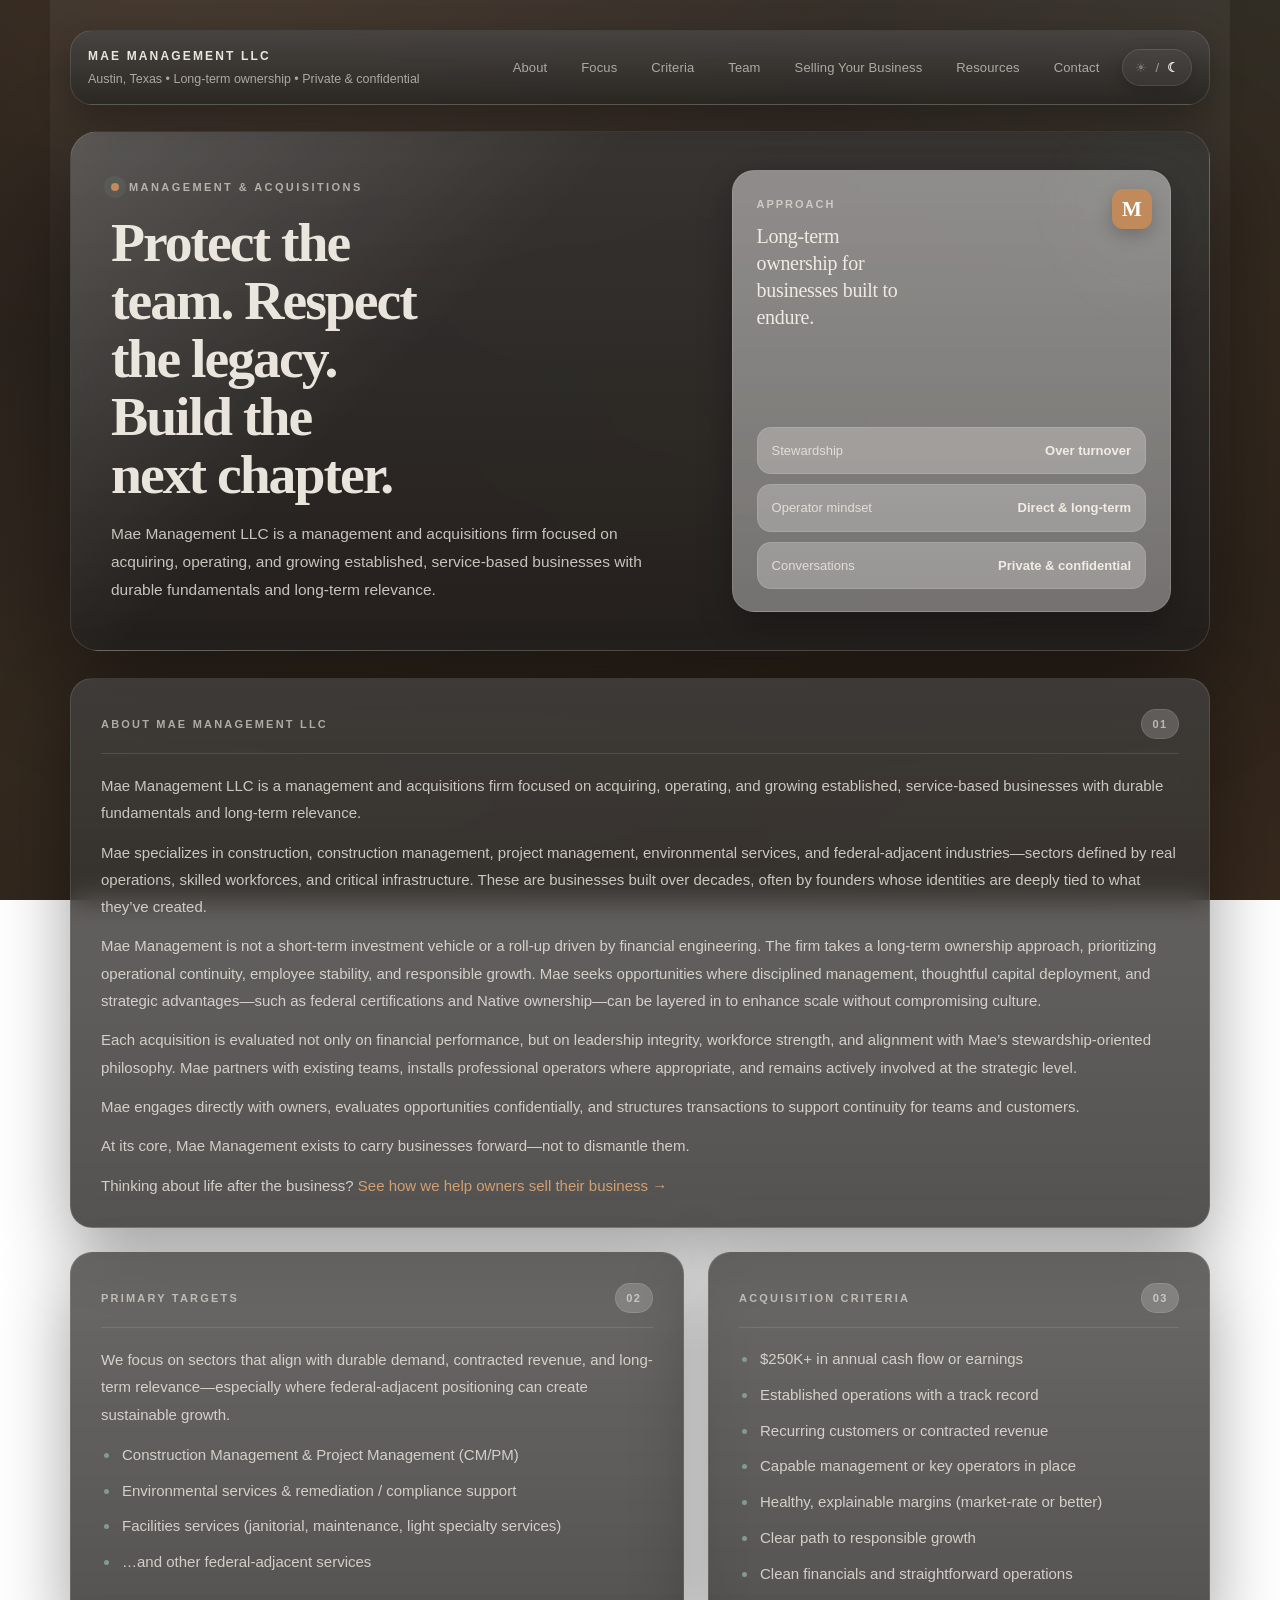
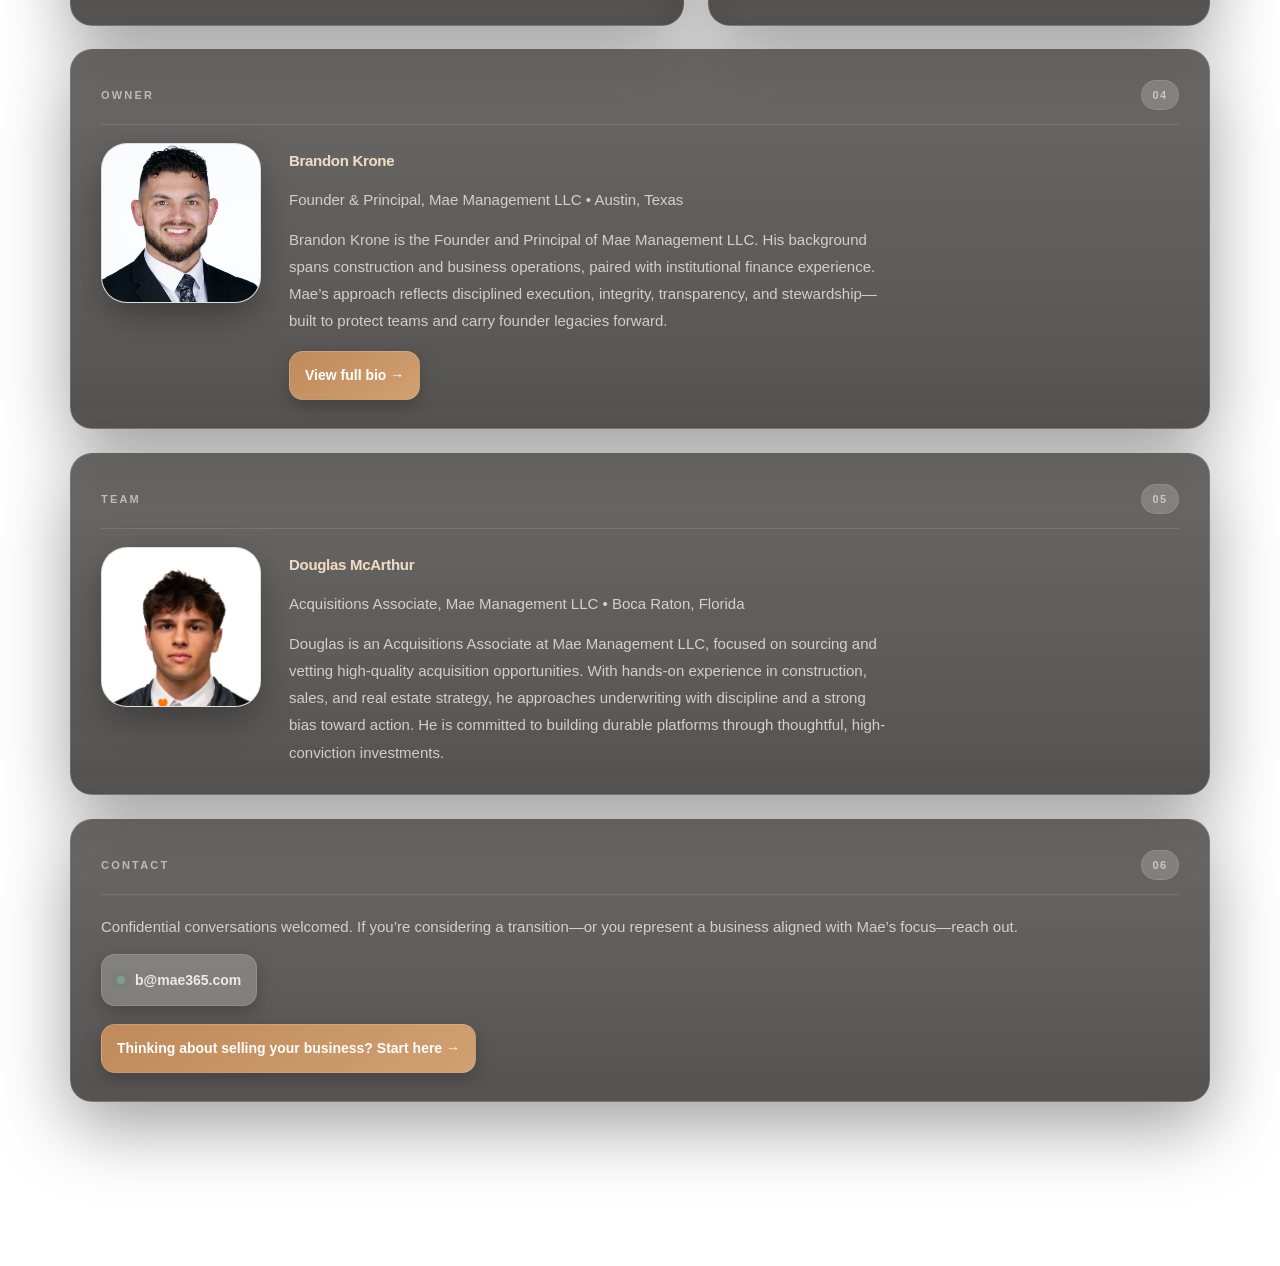
==== commit b210147e: "Style team names and View full bio button with brown accent gradient to match CTA buttons" ====
--- a/index.html
+++ b/index.html
@@ -665,7 +665,10 @@
       font-weight:700;
       font-size:19px;
       letter-spacing:-.02em;
-      color:var(--ink);
+      color:transparent;
+      background:linear-gradient(145deg,var(--accent),var(--accent-2));
+      -webkit-background-clip:text;
+      background-clip:text;
     }
 
     .metaTitle{
@@ -693,11 +696,11 @@
       padding:12px 15px;
       border:1px solid var(--line);
       border-radius:14px;
-      background:rgba(255,255,255,.22);
+      background:linear-gradient(145deg,var(--accent),var(--accent-2));
       font-family:var(--sans);
       font-size:14px;
       font-weight:650;
-      color:var(--ink);
+      color:#fff;
       box-shadow:var(--shadow-sm);
       transition:
         transform var(--transition),
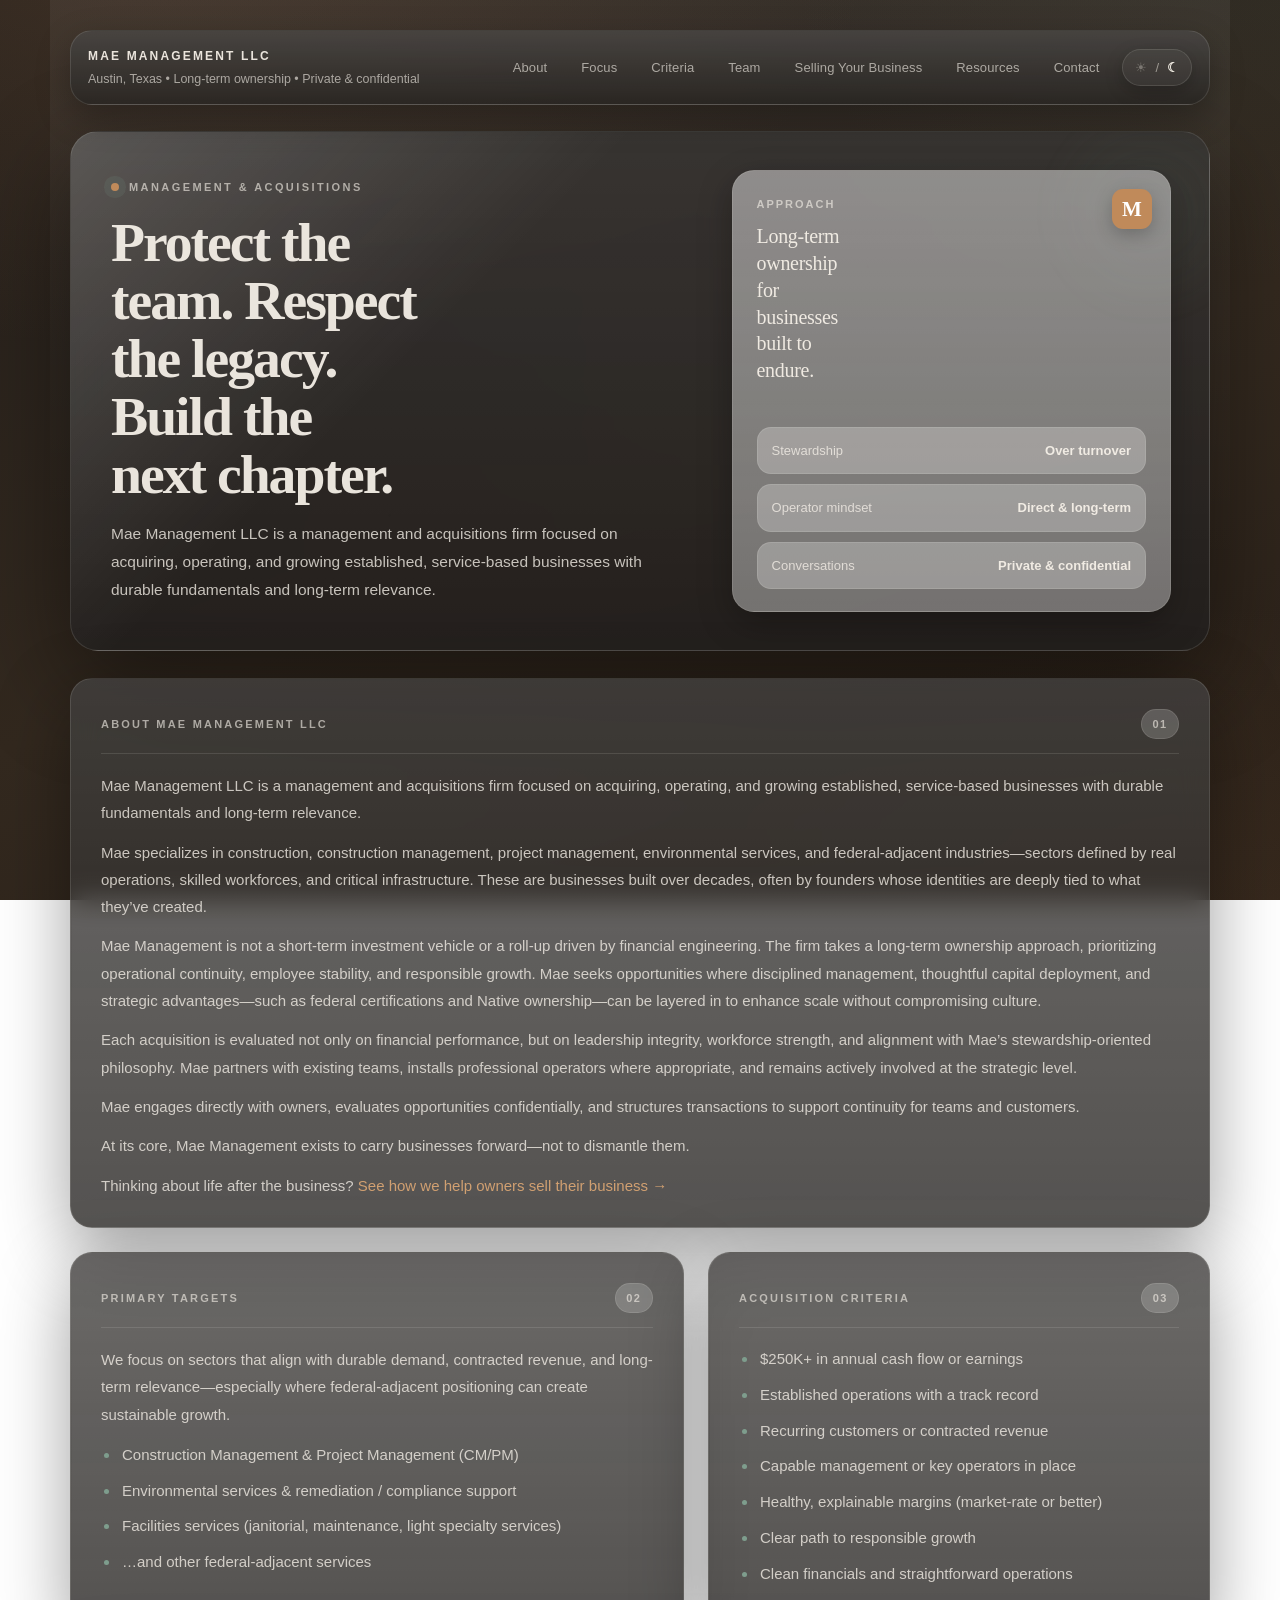
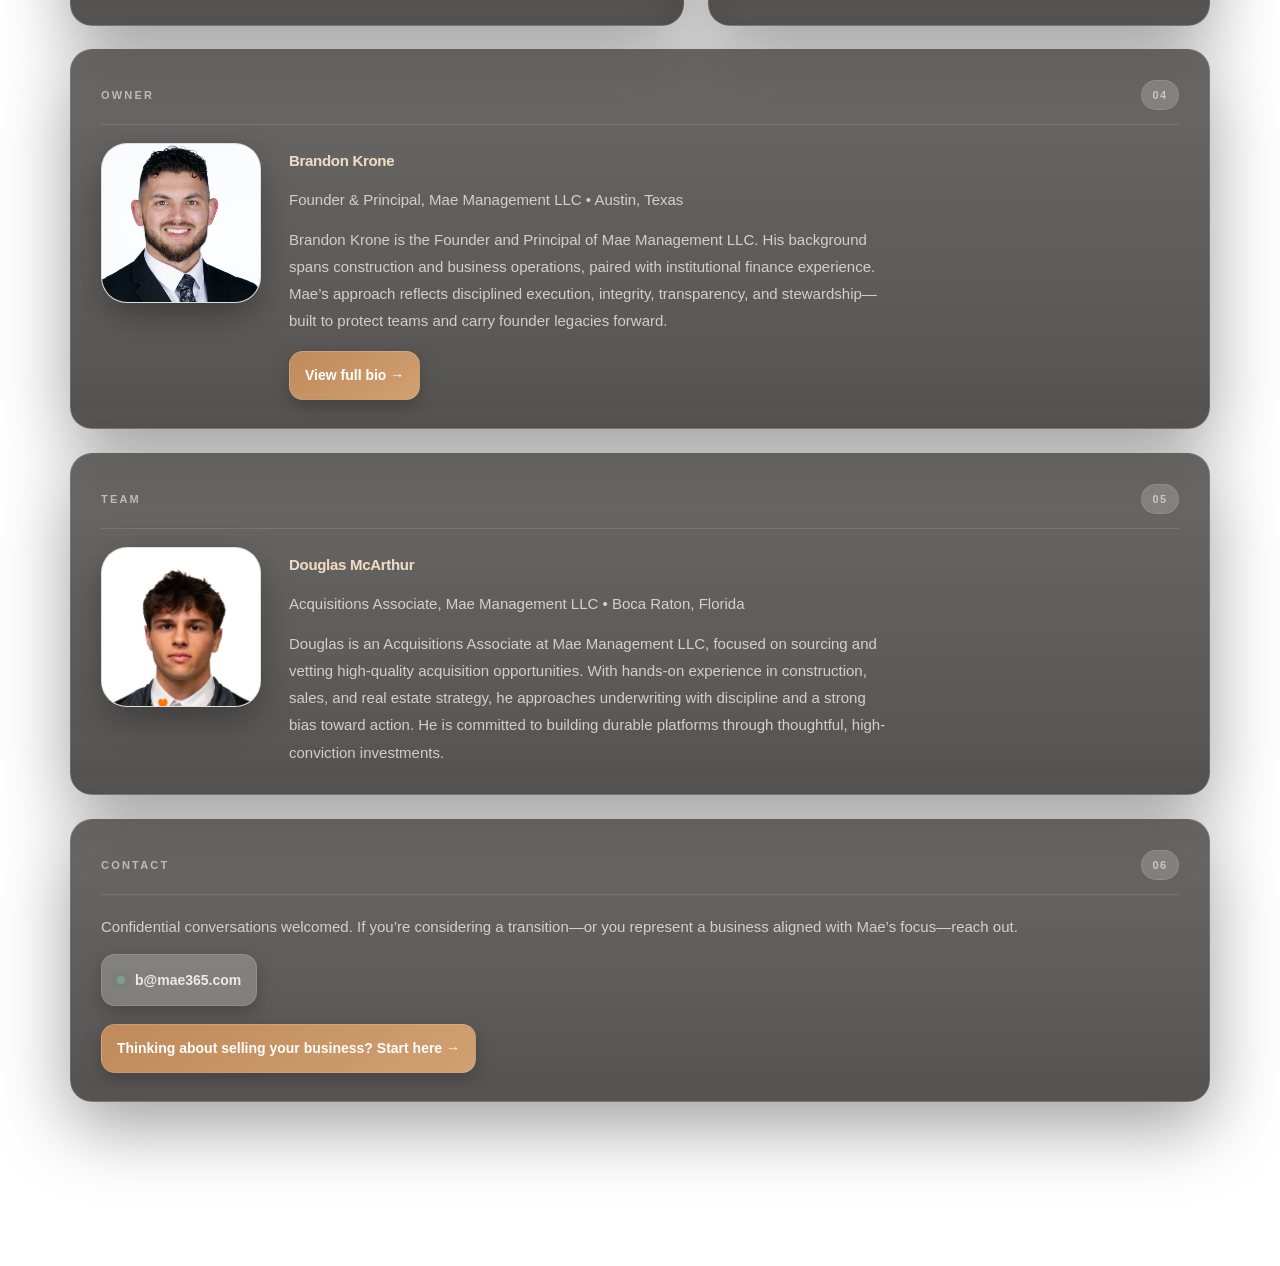
==== commit 06dfd726: "Fix M logo overlapping hero panel heading on narrow/mobile widths" ====
--- a/index.html
+++ b/index.html
@@ -437,6 +437,7 @@
     }
 
     .heroPanelText{
+      padding-right:64px;
       font-family:var(--serif);
       font-size:20px;
       line-height:1.34;
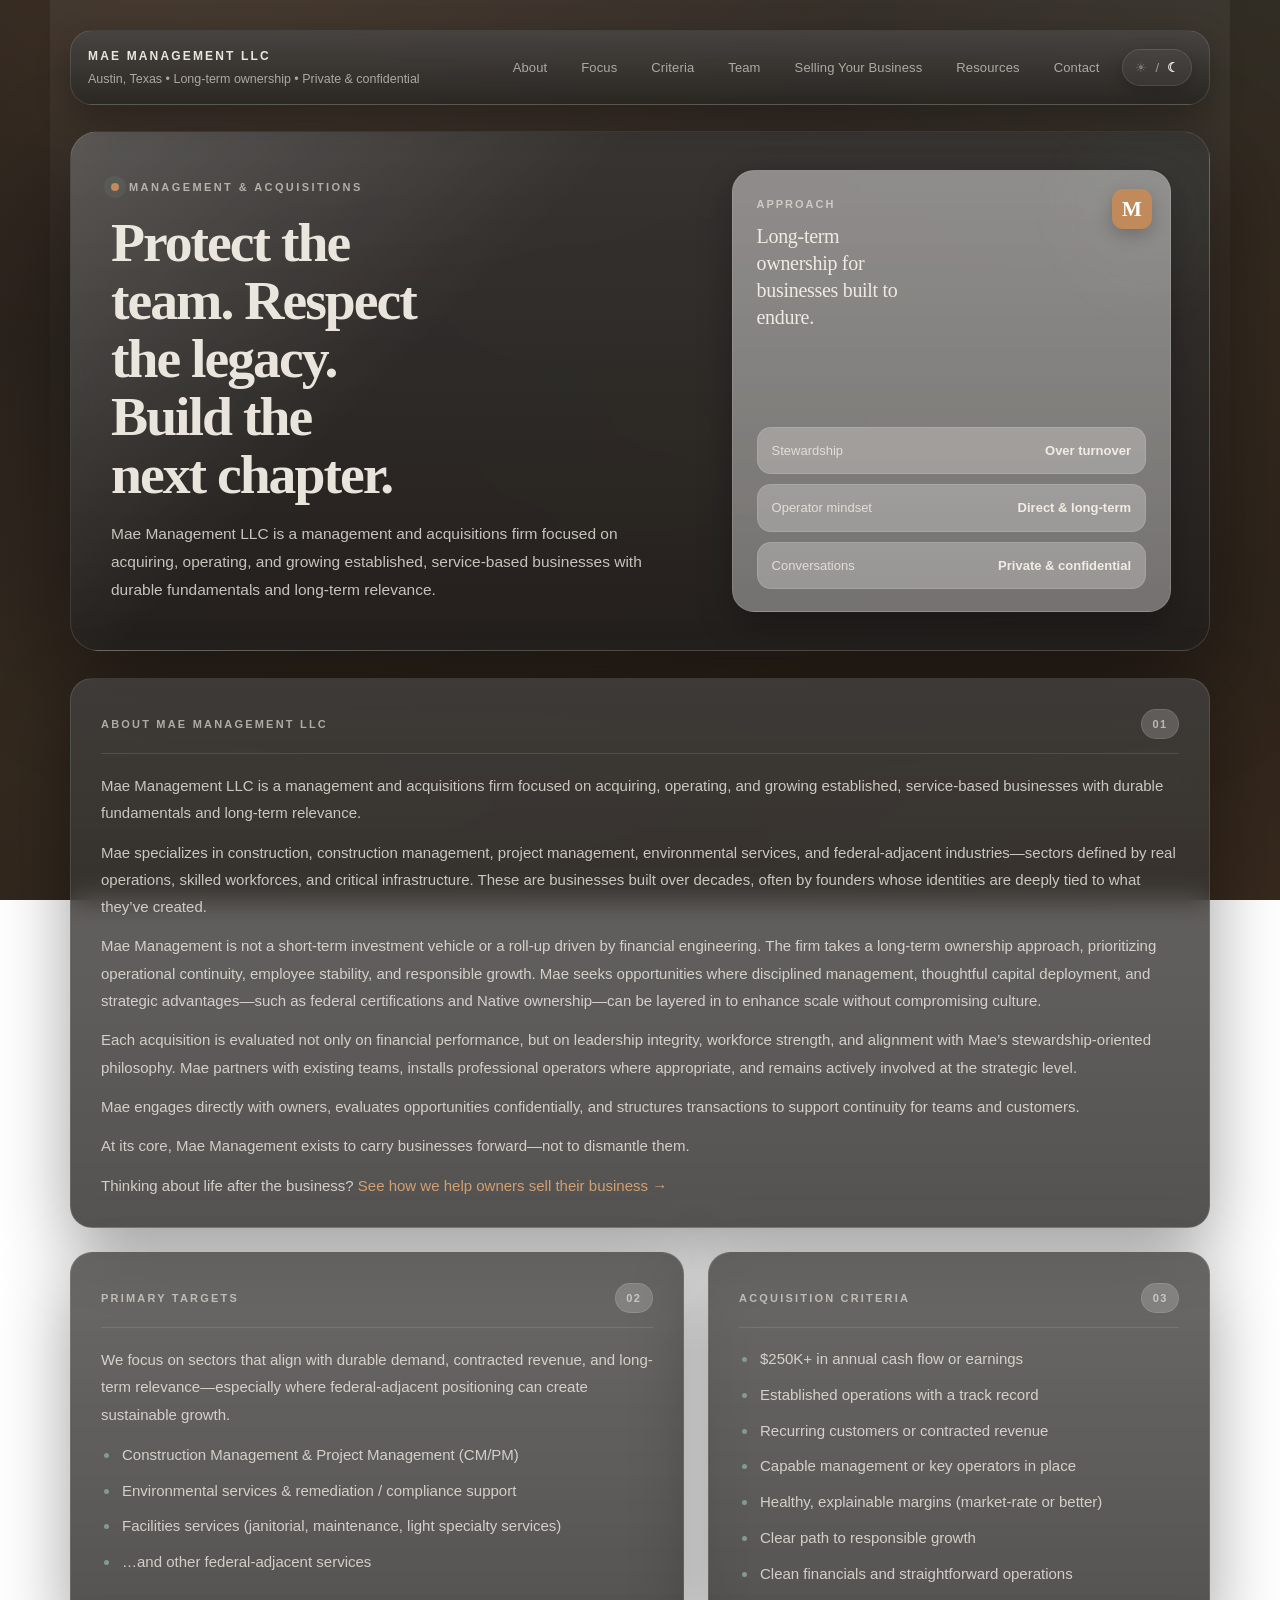
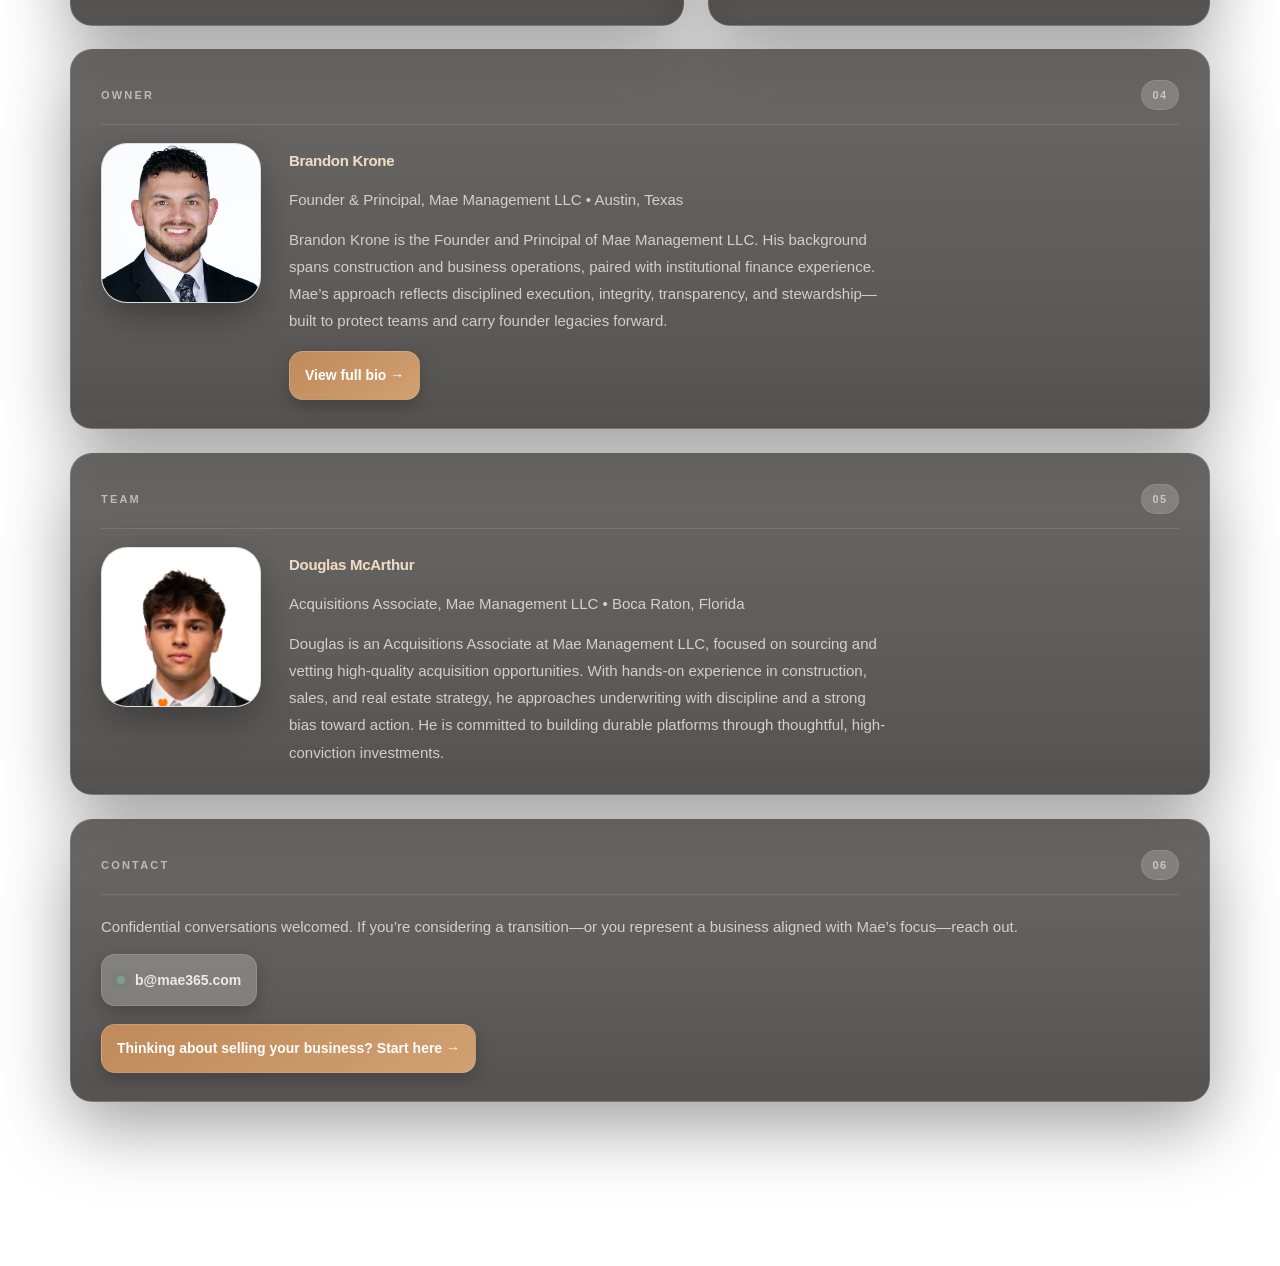
==== commit 39bfc0c9: "Mobile-only: clear hero heading from M badge; restore original desktop flow" ====
--- a/index.html
+++ b/index.html
@@ -437,7 +437,6 @@
     }
 
     .heroPanelText{
-      padding-right:64px;
       font-family:var(--serif);
       font-size:20px;
       line-height:1.34;
@@ -836,6 +835,7 @@
 
       .heroPanelText{
         max-width:none;
+        padding-right:56px;
       }
 
       .grid{
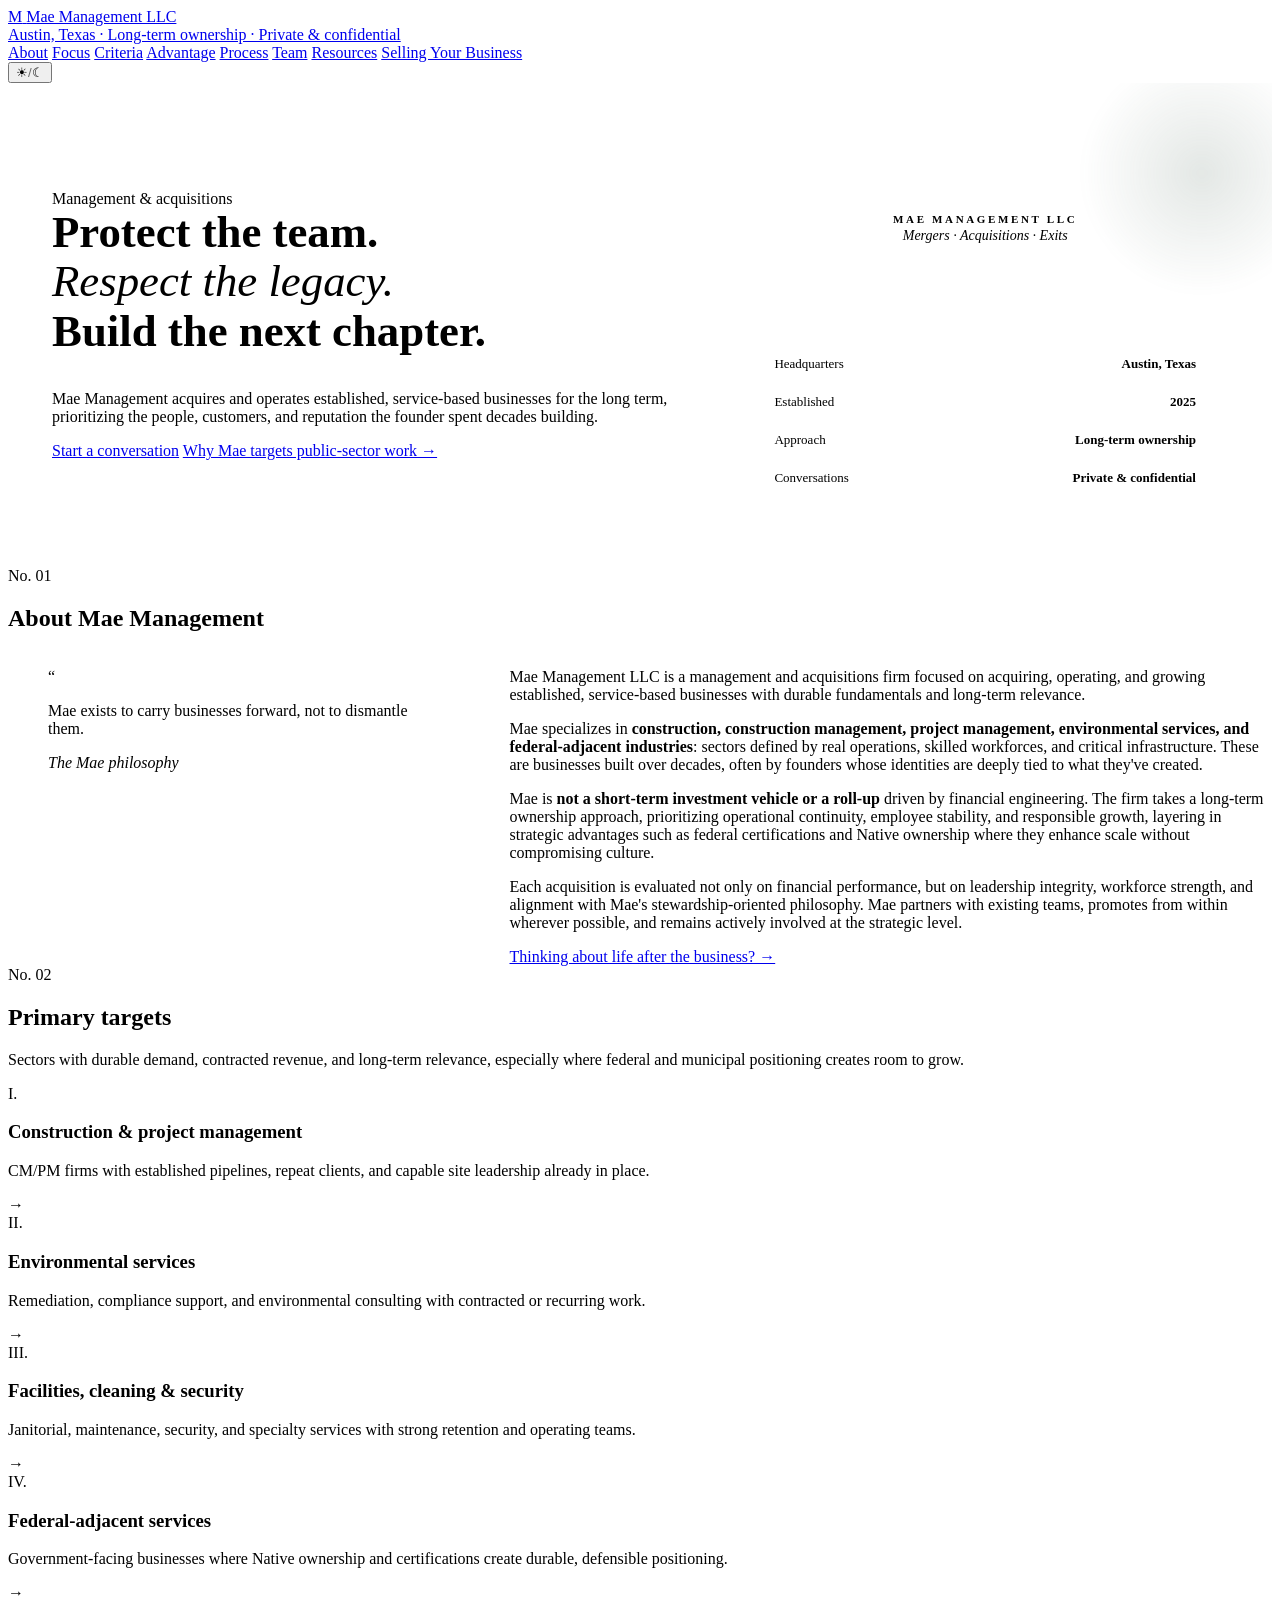
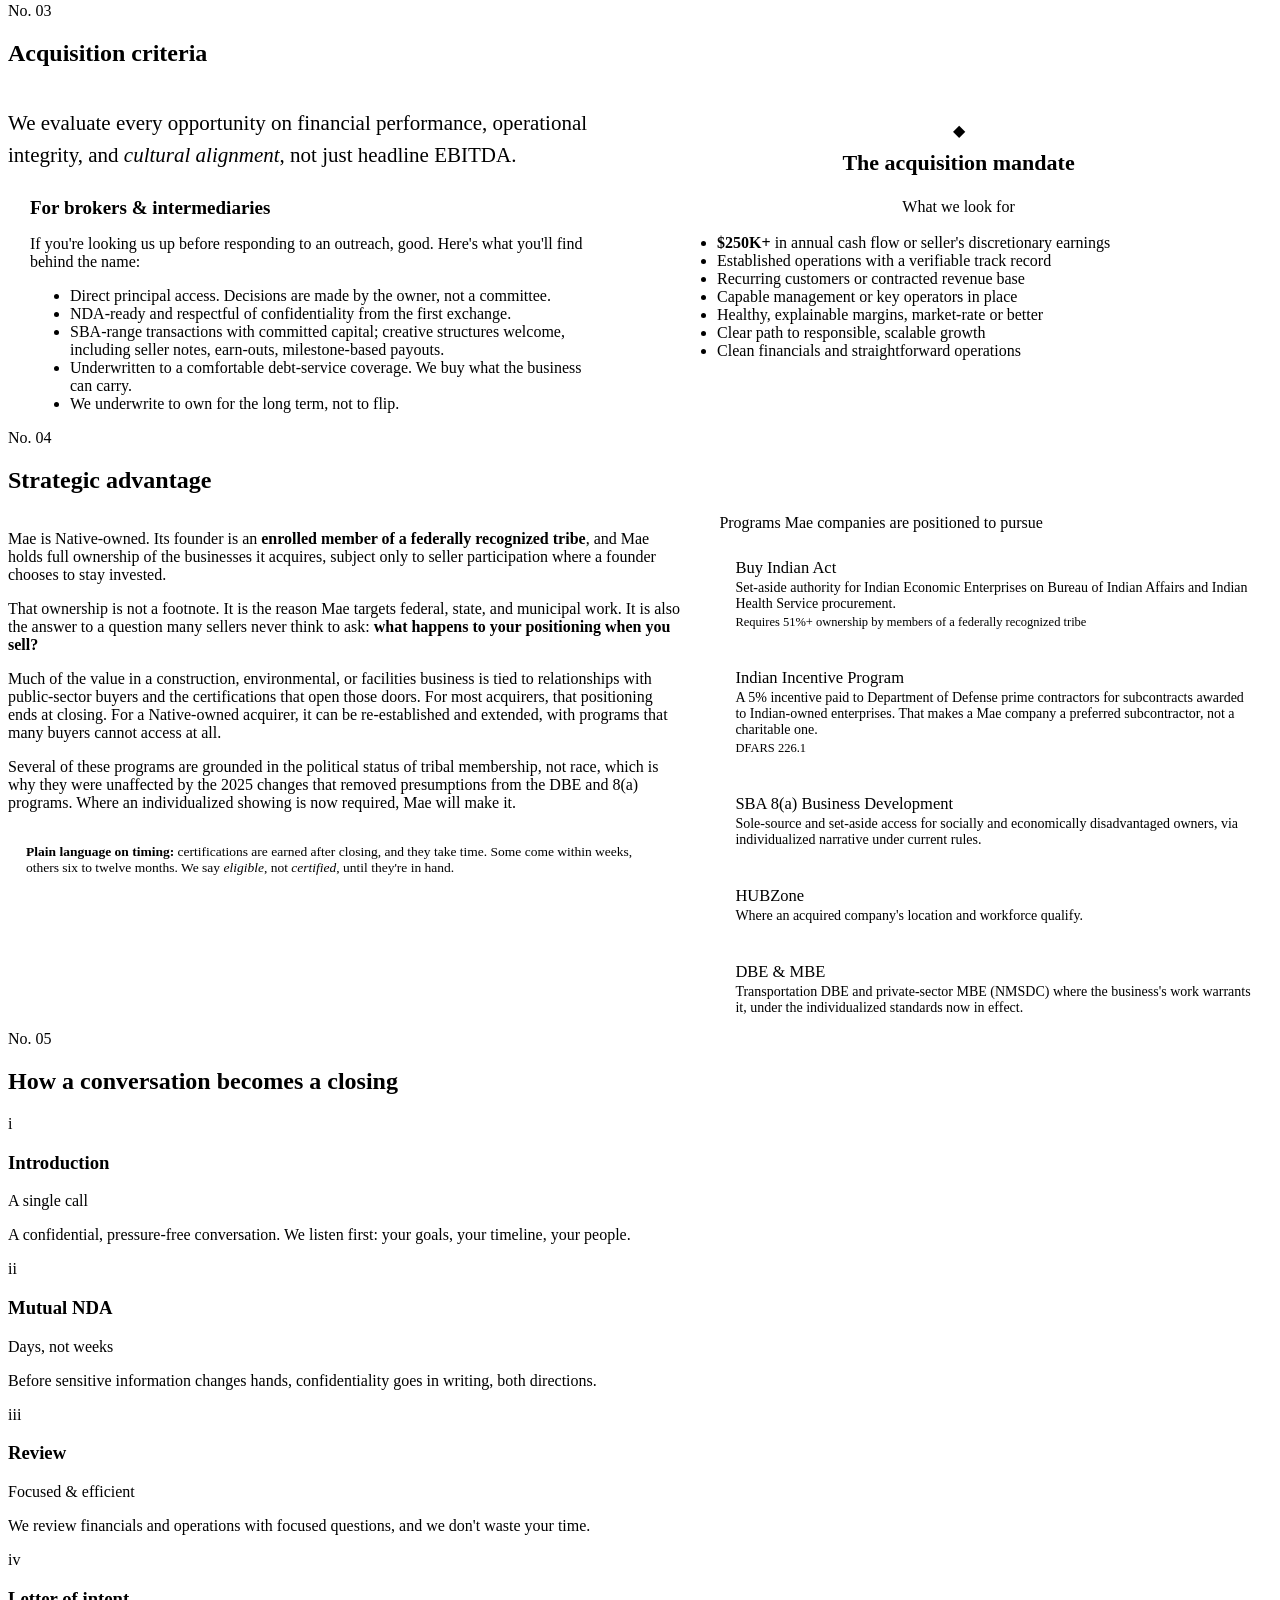
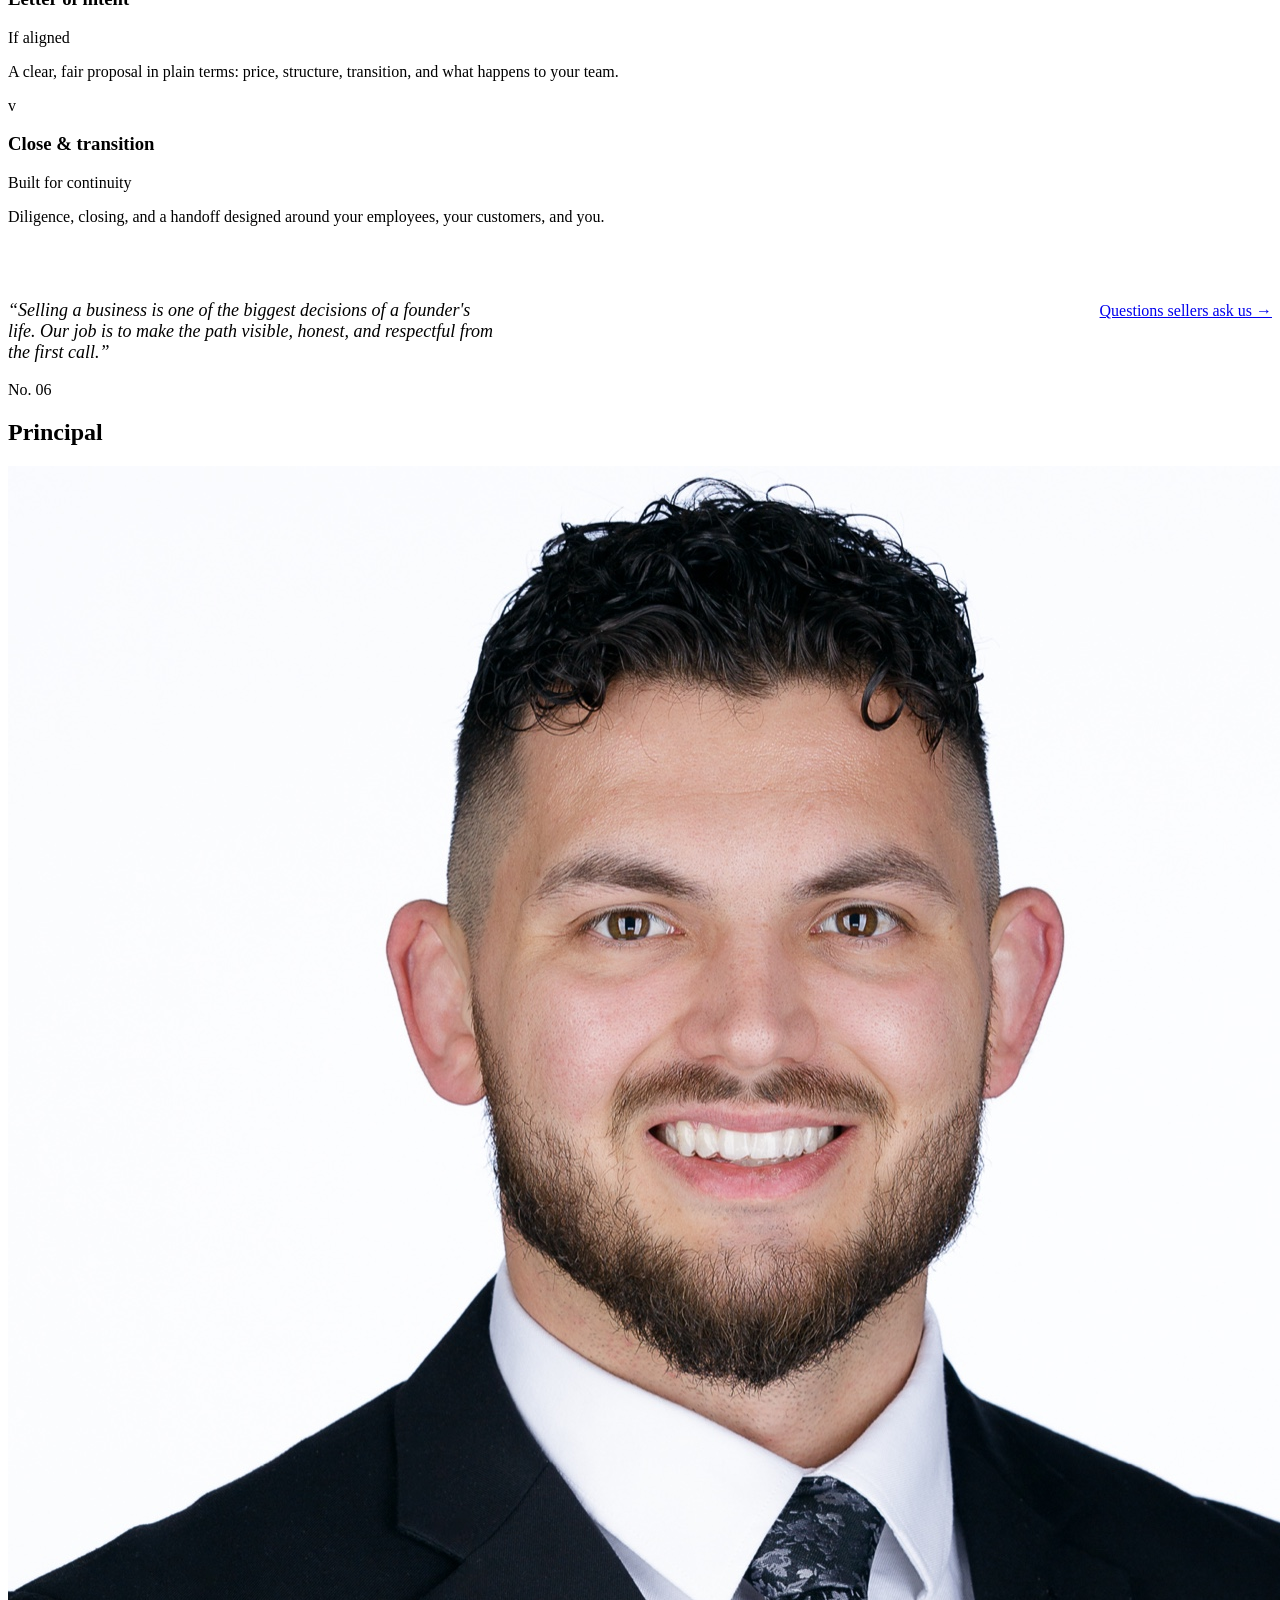
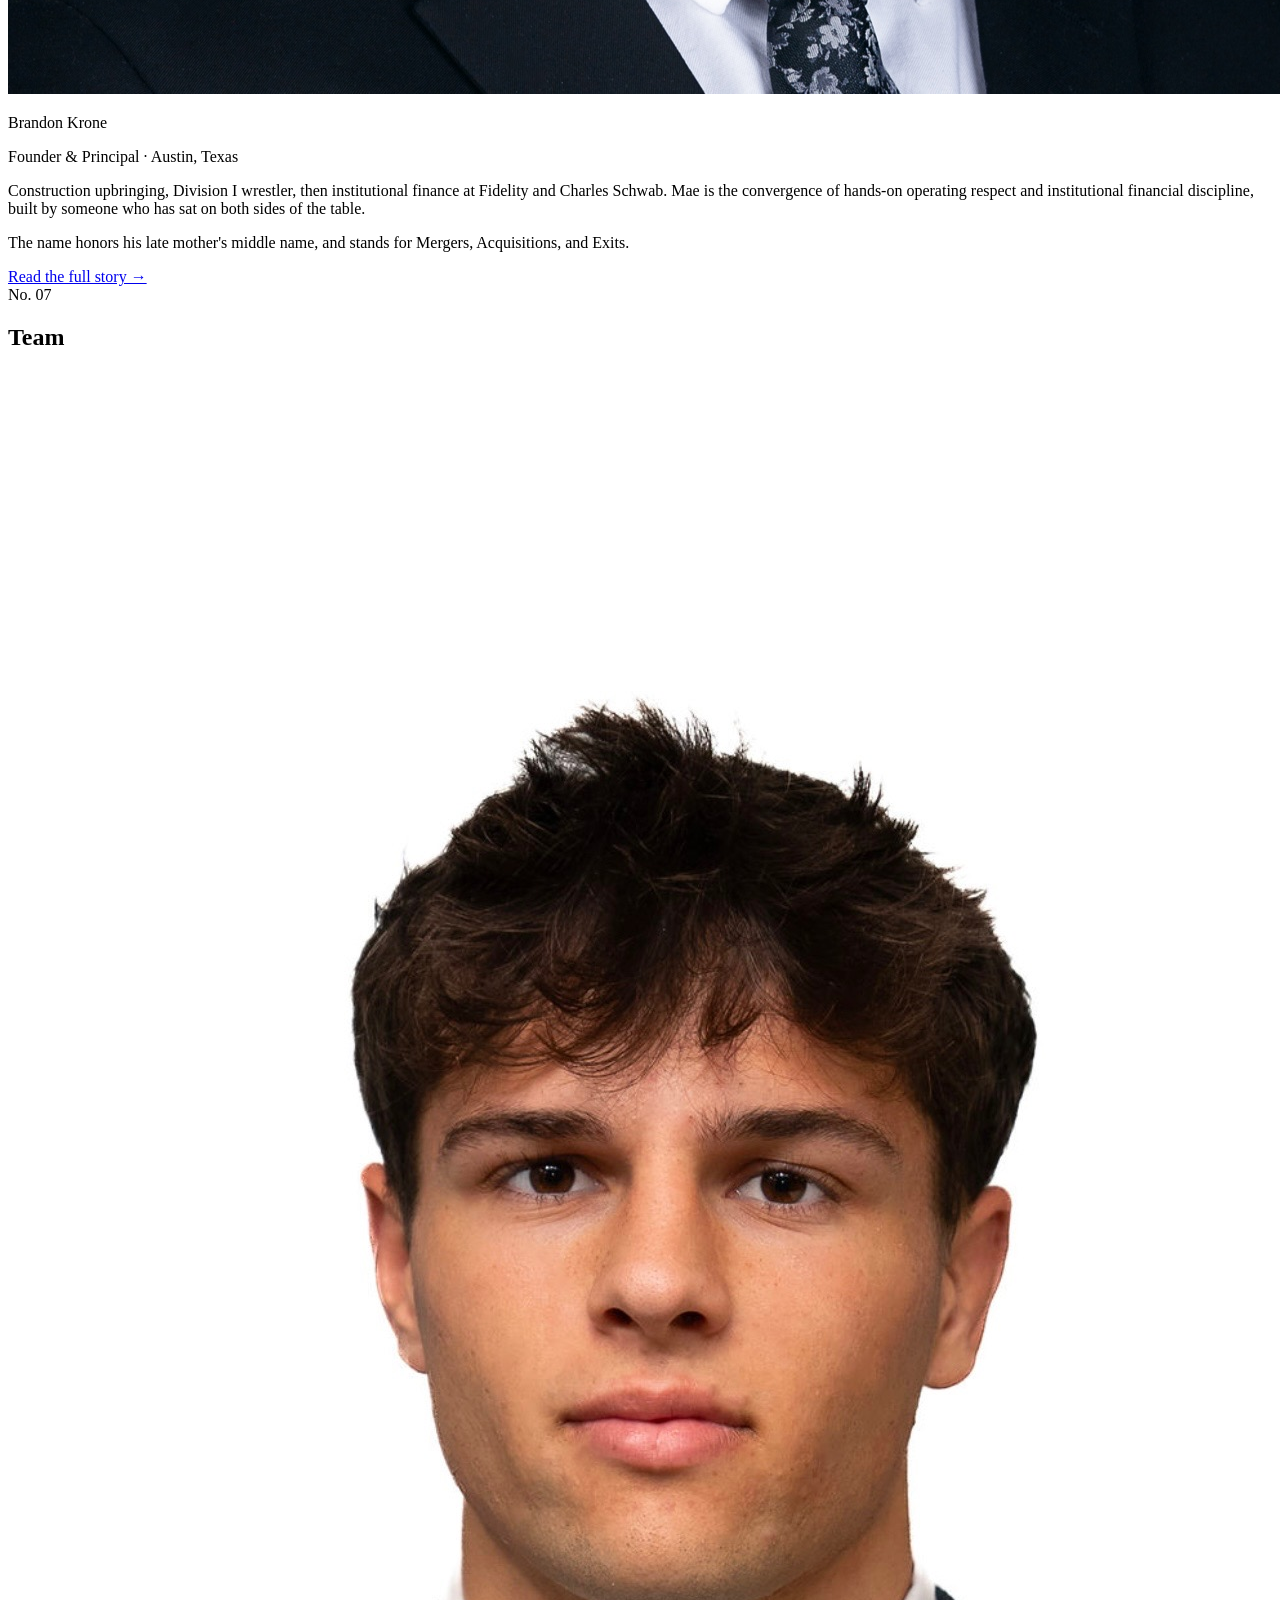
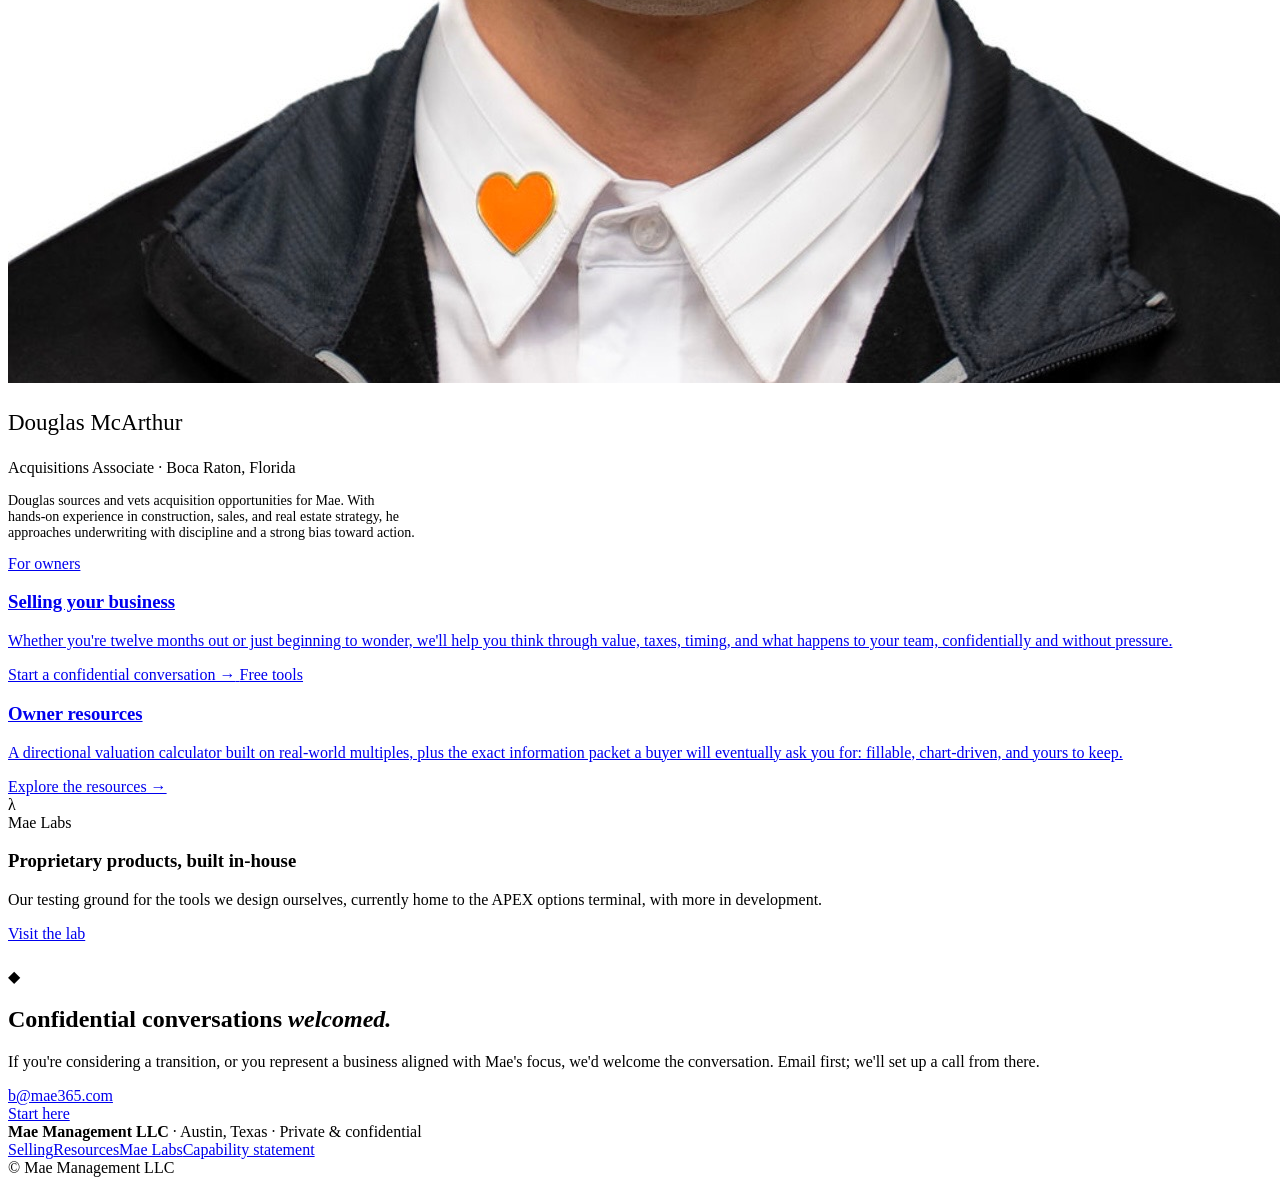
==== commit aecc8923: "Site v3: pages batch 1" ====
--- a/index.html
+++ b/index.html
@@ -3,1268 +3,313 @@
 <head>
   <meta charset="UTF-8" />
   <meta name="viewport" content="width=device-width, initial-scale=1.0" />
-  <title>Mae Management LLC</title>
-  <meta
-    name="description"
-    content="Mae Management LLC is a management and acquisitions firm headquartered in Austin, Texas, focused on long-term ownership of durable, service-based businesses."
-  />
-
+  <title>Mae Management LLC | Acquisitions & Long-Term Ownership | Austin, Texas</title>
+  <meta name="description" content="Mae Management LLC is an Austin-based management and acquisitions firm focused on long-term ownership of established, service-based businesses. Confidential conversations welcomed." />
+  <link rel="canonical" href="https://mae365.com/" />
+  <link rel="icon" href="favicon.svg" type="image/svg+xml" />
+  <link rel="icon" href="favicon.ico" sizes="32x32" />
+  <link rel="apple-touch-icon" href="apple-touch-icon.png" />
+
+  <meta property="og:type" content="website" />
+  <meta property="og:url" content="https://mae365.com/" />
+  <meta property="og:site_name" content="Mae Management LLC" />
+  <meta property="og:title" content="Mae Management LLC: Acquisitions & Long-Term Ownership" />
+  <meta property="og:description" content="Protect the team. Respect the legacy. Build the next chapter. An Austin-based acquisitions firm focused on long-term ownership of service businesses." />
+  <meta property="og:image" content="https://mae365.com/og-card.jpg" />
+  <meta property="og:image:width" content="1200" />
+  <meta property="og:image:height" content="630" />
+
+  <script type="application/ld+json">
+  {"@context":"https://schema.org","@type":"Organization","name":"Mae Management LLC","url":"https://mae365.com","logo":"https://mae365.com/apple-touch-icon.png","description":"Management and acquisitions firm focused on long-term ownership of established, service-based businesses.","foundingDate":"2025","address":{"@type":"PostalAddress","addressLocality":"Austin","addressRegion":"TX","addressCountry":"US"},"email":"b@mae365.com","founder":{"@type":"Person","name":"Brandon Krone","jobTitle":"Founder & Principal","url":"https://mae365.com/brandon-krone.html"}}
+  </script>
+
+  <link rel="stylesheet" href="assets/mae.css" />
   <style>
-    :root{
-      --page-grad:
-        radial-gradient(1200px 700px at 12% -8%, rgba(176,136,80,.20), transparent 60%),
-        radial-gradient(1000px 620px at 100% 110%, rgba(160,120,72,.16), transparent 62%),
-        radial-gradient(900px 520px at 100% 0%, rgba(138,154,123,.10), transparent 54%),
-        linear-gradient(160deg, #fffdf9 0%, #f4ece0 55%, #ece1cf 100%);
-      /* LIGHT */
-      --bg: #f5f0e7;
-      --bg-2: #efe7db;
-      --surface: rgba(255,255,255,.72);
-      --surface-strong: rgba(255,255,255,.86);
-      --surface-soft: rgba(255,255,255,.54);
-
-      --ink: #1f1a14;
-      --ink-soft: rgba(31,26,20,.78);
-      --muted: #665c52;
-
-      --line: rgba(31,26,20,.10);
-      --line-strong: rgba(31,26,20,.16);
-
-      --accent: #876040;     /* clay */
-      --accent-2: #6b4c31;   /* deeper clay */
-      --accent-3: #526b5c;   /* muted sage */
-      --accent-wash: rgba(82,107,92,.10);
-
-      --shadow-xl: 0 30px 90px rgba(31,26,20,.14);
-      --shadow-lg: 0 18px 54px rgba(31,26,20,.10);
-      --shadow-md: 0 10px 28px rgba(31,26,20,.08);
-      --shadow-sm: 0 6px 18px rgba(31,26,20,.06);
-
-      --radius-xl: 28px;
-      --radius-lg: 22px;
-      --radius-md: 16px;
-      --radius-pill: 999px;
-
-      --max: 1180px;
-      --content: 1080px;
-
-      --sans: Inter, ui-sans-serif, -apple-system, BlinkMacSystemFont, "Segoe UI", Roboto, Arial, sans-serif;
-      --serif: Iowan Old Style, Palatino Linotype, Book Antiqua, Georgia, "Times New Roman", Times, serif;
-
-      --transition: 260ms cubic-bezier(.22,1,.36,1);
-      --transition-slow: 420ms cubic-bezier(.22,1,.36,1);
-    }
-
-    [data-theme="dark"]{
-      --page-grad:
-        radial-gradient(1200px 700px at 12% -8%, rgba(135,96,64,.26), transparent 60%),
-        radial-gradient(1000px 620px at 100% 110%, rgba(120,86,55,.20), transparent 62%),
-        radial-gradient(900px 520px at 100% 0%, rgba(82,107,92,.10), transparent 54%),
-        linear-gradient(160deg, #241f1b 0%, #33291f 55%, #2a2018 100%);
-      --bg: #0e100f;
-      --bg-2: #141715;
-      --surface: rgba(28,25,23,.76);
-      --surface-strong: rgba(30,27,24,.88);
-      --surface-soft: rgba(255,255,255,.04);
-
-      --ink: rgba(245,240,232,.94);
-      --ink-soft: rgba(245,240,232,.78);
-      --muted: rgba(245,240,232,.62);
-
-      --line: rgba(245,240,232,.12);
-      --line-strong: rgba(245,240,232,.18);
-
-      --accent: #c08a5a;
-      --accent-2: #d1a071;
-      --accent-3: #7e9d8d;
-      --accent-wash: rgba(126,157,141,.12);
-
-      --shadow-xl: 0 34px 100px rgba(0,0,0,.45);
-      --shadow-lg: 0 24px 72px rgba(0,0,0,.38);
-      --shadow-md: 0 12px 34px rgba(0,0,0,.28);
-      --shadow-sm: 0 6px 18px rgba(0,0,0,.22);
-    }
-
-    *{ box-sizing:border-box; }
-
-    html{
-      scroll-behavior:smooth;
-    }
-
-    body{
-      margin:0;
-      color:var(--ink);
-      font-family:var(--serif);
-      line-height:1.65;
-      -webkit-font-smoothing:antialiased;
-      text-rendering:optimizeLegibility;
-      background: var(--page-grad);
-      background-attachment: fixed;
-      min-height:100vh;
-    }
-
-    a{
-      color:var(--accent-2);
-      text-decoration:none;
-      transition:
-        color var(--transition),
-        border-color var(--transition),
-        background-color var(--transition),
-        transform var(--transition),
-        box-shadow var(--transition),
-        opacity var(--transition);
-    }
-
-    a:hover{
-      text-decoration:none;
-    }
-
-    img{
-      display:block;
-      max-width:100%;
-    }
-
-    .site-shell{
-      position:relative;
-      max-width:var(--max);
-      margin:0 auto;
-      padding:30px 20px 100px;
-    }
-
-    .site-shell::before{
-      content:"";
-      position:absolute;
-      inset:0;
-      pointer-events:none;
-      background:
-        linear-gradient(180deg, rgba(255,255,255,.08), transparent 20%);
-      opacity:.7;
-    }
-
-    /* Topbar */
-    .topbar{
-      position:sticky;
-      top:14px;
-      z-index:30;
-      display:flex;
-      align-items:center;
-      justify-content:space-between;
-      gap:20px;
-      flex-wrap:wrap;
-      padding:15px 17px;
-      margin-bottom:26px;
-      border:1px solid var(--line);
-      border-radius:22px;
-      background:linear-gradient(180deg, rgba(255,255,255,.16), rgba(255,255,255,.04)), var(--surface);
-      box-shadow:var(--shadow-md);
-      backdrop-filter:blur(14px);
-      -webkit-backdrop-filter:blur(14px);
-      transition:
-        padding var(--transition),
-        transform var(--transition),
-        box-shadow var(--transition),
-        background-color var(--transition),
-        border-color var(--transition);
-    }
-
-    .topbar.shrink{
-      padding:10px 14px;
-      box-shadow:var(--shadow-lg);
-      transform:translateY(-2px);
-    }
-
-    .mark{
-      display:flex;
-      flex-direction:column;
-      gap:4px;
-      min-width:220px;
-    }
-
-    .mark .name{
-      font-family:var(--sans);
-      font-size:12px;
-      font-weight:700;
-      letter-spacing:.18em;
-      text-transform:uppercase;
-      color:var(--ink);
-    }
-
-    .mark .sub{
-      font-family:var(--sans);
-      font-size:12.5px;
-      color:var(--muted);
-      line-height:1.4;
-    }
-
-    .rightControls{
-      display:flex;
-      align-items:center;
-      gap:10px;
-      flex-wrap:wrap;
-    }
-
-    nav{
-      display:flex;
-      align-items:center;
-      gap:8px;
-      flex-wrap:wrap;
-      font-family:var(--sans);
-      font-size:13px;
-    }
-
-    nav a{
-      color:var(--muted);
-      padding:10px 12px;
-      border:1px solid transparent;
-      border-radius:var(--radius-pill);
-      font-weight:500;
-      letter-spacing:.01em;
-    }
-
-    nav a:hover{
-      color:var(--ink);
-      background:var(--surface-soft);
-      border-color:var(--line);
-      box-shadow:var(--shadow-sm);
-      transform:translateY(-1px);
-    }
-
-    .themeToggle{
-      font-family:var(--sans);
-      display:inline-flex;
-      align-items:center;
-      justify-content:center;
-      gap:8px;
-      min-width:62px;
-      padding:10px 12px;
-      border-radius:var(--radius-pill);
-      border:1px solid var(--line);
-      background:var(--surface-soft);
-      color:var(--ink);
-      font-size:13px;
-      cursor:pointer;
-      user-select:none;
-      box-shadow:var(--shadow-sm);
-      transition:
-        transform var(--transition),
-        border-color var(--transition),
-        box-shadow var(--transition),
-        background-color var(--transition),
-        color var(--transition);
-    }
-
-    .themeToggle:hover{
-      transform:translateY(-1px);
-      border-color:var(--line-strong);
-      box-shadow:var(--shadow-md);
-    }
-
-    .themeToggle span{
-      transition: opacity .16s ease, font-weight .16s ease, transform .16s ease;
-    }
-
-    .themeToggle .active{
-      opacity:1;
-      font-weight:700;
-      transform:translateY(-.5px);
-    }
-
-    .themeToggle .inactive{
-      opacity:.34;
-      font-weight:400;
-    }
-
-    /* Hero */
-    .hero{
-      position:relative;
-      overflow:hidden;
-      display:grid;
-      grid-template-columns: minmax(0, 1.15fr) minmax(280px, .85fr);
-      gap:28px;
-      align-items:stretch;
-      padding:38px;
-      border:1px solid var(--line);
-      border-radius:var(--radius-xl);
-      background:
-        linear-gradient(135deg, rgba(255,255,255,.18), rgba(255,255,255,0) 34%),
-        linear-gradient(180deg, rgba(255,255,255,.10), rgba(255,255,255,.02)),
-        var(--surface-strong);
-      box-shadow:var(--shadow-xl);
-      backdrop-filter:blur(16px);
-      -webkit-backdrop-filter:blur(16px);
-    }
-
-    .hero::before{
-      content:"";
-      position:absolute;
-      inset:0;
-      pointer-events:none;
-      background:
-        radial-gradient(3px 3px at 12% 20%, rgba(31,26,20,.06) 40%, transparent 42%),
-        radial-gradient(3px 3px at 28% 74%, rgba(31,26,20,.05) 40%, transparent 42%),
-        radial-gradient(3px 3px at 70% 26%, rgba(31,26,20,.05) 40%, transparent 42%),
-        radial-gradient(3px 3px at 88% 58%, rgba(31,26,20,.04) 40%, transparent 42%);
-      opacity:.55;
-    }
-
-    .hero::after{
-      content:"";
-      position:absolute;
-      right:-60px;
-      top:-40px;
-      width:240px;
-      height:240px;
-      border-radius:50%;
-      background:radial-gradient(circle at 50% 50%, rgba(82,107,92,.14), transparent 66%);
-      filter:blur(4px);
-      pointer-events:none;
-    }
-
-    .heroMain,
-    .heroAside{
-      position:relative;
-      z-index:1;
-    }
-
-    .heroMain{
-      display:flex;
-      flex-direction:column;
-      justify-content:center;
-      min-height:360px;
-      padding:8px 4px 8px 2px;
-    }
-
-    .kicker{
-      display:inline-flex;
-      align-items:center;
-      gap:10px;
-      margin-bottom:18px;
-      font-family:var(--sans);
-      font-size:11px;
-      font-weight:700;
-      letter-spacing:.22em;
-      text-transform:uppercase;
-      color:var(--muted);
-    }
-
-    .dot{
-      width:8px;
-      height:8px;
-      border-radius:50%;
-      background:var(--accent);
-      box-shadow:0 0 0 7px var(--accent-wash);
-      flex-shrink:0;
-    }
-
-    h1{
-      margin:0 0 16px;
-      max-width:12ch;
-      font-size:clamp(36px, 4.35vw, 64px);
-      line-height:1.04;
-      letter-spacing:-.036em;
-      color:var(--ink);
-      text-wrap:balance;
-    }
-
-    .lead{
-      margin:0;
-      max-width:64ch;
-      font-family:var(--sans);
-      font-size:15.5px;
-      line-height:1.82;
-      color:var(--ink-soft);
-    }
-
-    .heroAside{
-      display:flex;
-      align-items:flex-end;
-      justify-content:stretch;
-    }
-
-    .heroMark{
-      position:absolute;
-      top:18px;
-      right:18px;
-      width:40px;
-      height:40px;
-      border-radius:11px;
-      background:var(--accent);
-      display:flex;
-      align-items:center;
-      justify-content:center;
-      color:#fff;
-      font-family:var(--serif);
-      font-size:21px;
-      font-weight:600;
-      line-height:1;
-      box-shadow:var(--shadow-sm);
-    }
-    .heroPanel{
-      position:relative;
-      width:100%;
-      display:flex;
-      flex-direction:column;
-      justify-content:space-between;
-      gap:18px;
-      min-height:100%;
-      padding:24px 24px 22px;
-      border:1px solid var(--line);
-      border-radius:22px;
-      background:
-        linear-gradient(180deg, rgba(255,255,255,.16), rgba(255,255,255,.04)),
-        rgba(255,255,255,.34);
-      box-shadow:var(--shadow-md);
-      transition:
-        transform var(--transition),
-        box-shadow var(--transition),
-        border-color var(--transition),
-        background-color var(--transition);
-    }
-
-    .heroPanel:hover{
-      transform:translateY(-3px);
-      box-shadow:var(--shadow-lg);
-    }
-
-    .heroPanelLabel{
-      font-family:var(--sans);
-      font-size:11px;
-      font-weight:700;
-      letter-spacing:.18em;
-      text-transform:uppercase;
-      color:var(--muted);
-      margin-bottom:10px;
-    }
-
-    .heroPanelText{
-      font-family:var(--serif);
-      font-size:20px;
-      line-height:1.34;
-      letter-spacing:-.015em;
-      color:var(--ink);
-      margin:0;
-      max-width:15ch;
-    }
-
-    .heroMeta{
-      display:grid;
-      grid-template-columns:1fr;
-      gap:10px;
-      margin-top:auto;
-    }
-
-    .metaPill{
-      display:flex;
-      align-items:center;
-      justify-content:space-between;
-      gap:12px;
-      padding:12px 14px;
-      border:1px solid var(--line);
-      border-radius:14px;
-      background:rgba(255,255,255,.26);
-      font-family:var(--sans);
-      font-size:13px;
-      color:var(--ink-soft);
-      transition:
-        transform var(--transition),
-        box-shadow var(--transition),
-        border-color var(--transition),
-        background-color var(--transition);
-    }
-
-    .metaPill:hover{
-      transform:translateY(-2px);
-      box-shadow:var(--shadow-sm);
-      border-color:var(--line-strong);
-    }
-
-    .metaPill strong{
-      color:var(--ink);
-      font-weight:600;
-    }
-
-    /* Section grid */
-    .grid{
-      display:grid;
-      grid-template-columns: 1.1fr .9fr;
-      gap:24px;
-      margin-top:26px;
-    }
-
-    .span2{
-      grid-column:1 / -1;
-    }
-
-    .card{
-      position:relative;
-      overflow:hidden;
-      padding:30px 30px 28px;
-      border:1px solid var(--line);
-      border-radius:var(--radius-lg);
-      background:
-        linear-gradient(180deg, rgba(255,255,255,.14), rgba(255,255,255,.02)),
-        var(--surface);
-      box-shadow:var(--shadow-lg);
-      backdrop-filter:blur(14px);
-      -webkit-backdrop-filter:blur(14px);
-      transition:
-        transform var(--transition),
-        box-shadow var(--transition-slow),
-        border-color var(--transition),
-        background-color var(--transition);
-    }
-
-    .card:hover{
-      transform:translateY(-6px);
-      box-shadow:var(--shadow-xl);
-      border-color:var(--line-strong);
-    }
-
-    .card::before{
-      content:"";
-      position:absolute;
-      inset:0 auto 0 0;
-      width:1px;
-      background:linear-gradient(180deg, transparent, rgba(31,26,20,.10), transparent);
-      opacity:.7;
-      pointer-events:none;
-    }
-
-    .cardHeader{
-      display:flex;
-      align-items:center;
-      justify-content:space-between;
-      gap:16px;
-      margin-bottom:18px;
-      padding-bottom:14px;
-      border-bottom:1px solid var(--line);
-    }
-
-    .card h2{
-      margin:0;
-      font-family:var(--sans);
-      font-size:11px;
-      font-weight:700;
-      letter-spacing:.20em;
-      text-transform:uppercase;
-      color:var(--muted);
-    }
-
-    .sectionBadge{
-      display:inline-flex;
-      align-items:center;
-      justify-content:center;
-      min-width:38px;
-      height:30px;
-      padding:0 10px;
-      border:1px solid var(--line);
-      border-radius:var(--radius-pill);
-      background:rgba(255,255,255,.18);
-      font-family:var(--sans);
-      font-size:11px;
-      font-weight:700;
-      letter-spacing:.12em;
-      color:var(--muted);
-      text-transform:uppercase;
-      transition:
-        transform var(--transition),
-        box-shadow var(--transition),
-        border-color var(--transition);
-    }
-
-    .card:hover .sectionBadge{
-      transform:translateY(-1px);
-      box-shadow:var(--shadow-sm);
-      border-color:var(--line-strong);
-    }
-
-    .card p{
-      margin:0;
-      font-family:var(--sans);
-      font-size:15px;
-      line-height:1.82;
-      color:var(--ink-soft);
-    }
-
-    .card p + p{
-      margin-top:12px !important;
-    }
-
-    ul{
-      margin:14px 0 0 19px;
-      padding:0;
-      font-family:var(--sans);
-      font-size:15px;
-      line-height:1.72;
-      color:var(--ink-soft);
-    }
-
-    li{
-      margin:10px 0;
-      padding-left:2px;
-    }
-
-    li::marker{
-      color:var(--accent-3);
-    }
-
-    /* Owner / team profile */
-    .profileRow{
-      display:grid;
-      grid-template-columns: 160px minmax(0, 1fr);
-      gap:28px;
-      align-items:start;
-    }
-
-    .avatarWrap{
-      position:relative;
-      width:160px;
-    }
-
-    .avatarWrap::after{
-      content:"";
-      position:absolute;
-      inset:auto 12px -10px 12px;
-      height:18px;
-      border-radius:50%;
-      background:rgba(31,26,20,.10);
-      filter:blur(10px);
-      z-index:0;
-    }
-
-    .avatar{
-      position:relative;
-      z-index:1;
-      width:160px;
-      height:160px;
-      border-radius:26px;
-      object-fit:cover;
-      border:1px solid var(--line);
-      box-shadow:var(--shadow-md);
-      background:#ddd;
-      transition:
-        transform var(--transition),
-        box-shadow var(--transition),
-        border-color var(--transition);
-    }
-
-    .card:hover .avatar{
-      transform:translateY(-2px);
-      box-shadow:var(--shadow-lg);
-      border-color:var(--line-strong);
-    }
-
-    .profileContent{
-      min-width:0;
-      padding-top:4px;
-    }
-
-    .metaName{
-      margin:0;
-      font-family:var(--sans);
-      font-weight:700;
-      font-size:19px;
-      letter-spacing:-.02em;
-      color:transparent;
-      background:linear-gradient(145deg,var(--accent),var(--accent-2));
-      -webkit-background-clip:text;
-      background-clip:text;
-    }
-
-    .metaTitle{
-      margin:7px 0 14px;
-      font-family:var(--sans);
-      font-size:14px;
-      line-height:1.55;
-      color:var(--muted);
-    }
-
-    .metaBody{
-      margin:0;
-      font-family:var(--sans);
-      font-size:15px;
-      line-height:1.82;
-      color:var(--ink-soft);
-      max-width:72ch;
-    }
-
-    .linkBtn{
-      display:inline-flex;
-      align-items:center;
-      gap:8px;
-      margin-top:16px;
-      padding:12px 15px;
-      border:1px solid var(--line);
-      border-radius:14px;
-      background:linear-gradient(145deg,var(--accent),var(--accent-2));
-      font-family:var(--sans);
-      font-size:14px;
-      font-weight:650;
-      color:#fff;
-      box-shadow:var(--shadow-sm);
-      transition:
-        transform var(--transition),
-        border-color var(--transition),
-        background-color var(--transition),
-        box-shadow var(--transition);
-    }
-
-    .linkBtn:hover{
-      transform:translateY(-2px);
-      border-color:var(--line-strong);
-      background:rgba(255,255,255,.34);
-      box-shadow:var(--shadow-md);
-    }
-
-    /* Contact */
-    .contactList{
-      list-style:none;
-      margin:14px 0 0;
-      padding:0;
-    }
-
-    .contactList li{
-      margin:0;
-      padding:0;
-    }
-
-    .contactCard{
-      display:inline-flex;
-      align-items:center;
-      gap:10px;
-      padding:13px 15px;
-      border:1px solid var(--line);
-      border-radius:14px;
-      background:rgba(255,255,255,.22);
-      box-shadow:var(--shadow-sm);
-      font-family:var(--sans);
-      font-size:14px;
-      font-weight:600;
-      color:var(--ink);
-      transition:
-        transform var(--transition),
-        border-color var(--transition),
-        background-color var(--transition),
-        box-shadow var(--transition);
-    }
-
-    .contactCard:hover{
-      transform:translateY(-2px);
-      border-color:var(--line-strong);
-      background:rgba(255,255,255,.34);
-      box-shadow:var(--shadow-md);
-    }
-
-    .contactDot{
-      width:8px;
-      height:8px;
-      border-radius:50%;
-      background:var(--accent-3);
-      box-shadow:0 0 0 6px rgba(82,107,92,.12);
-      flex-shrink:0;
-    }
-
-    /* Footer */
-    footer{
-      display:flex;
-      justify-content:space-between;
-      gap:16px;
-      flex-wrap:wrap;
-      align-items:center;
-      margin-top:24px;
-      padding:18px 6px 0;
-      font-family:var(--sans);
-      font-size:13px;
-      color:var(--muted);
-    }
-
-    .fine{
-      color:var(--muted);
-    }
-
-    /* Reveal */
-    .reveal{
-      opacity:0;
-      transform:translateY(28px) scale(.992);
-      transition:
-        opacity 950ms cubic-bezier(.22,1,.36,1),
-        transform 950ms cubic-bezier(.22,1,.36,1),
-        filter 950ms cubic-bezier(.22,1,.36,1);
-      will-change:opacity, transform;
-      filter:blur(2px);
-    }
-
-    .reveal.is-visible{
-      opacity:1;
-      transform:none;
-      filter:blur(0);
-    }
-
-    @media (prefers-reduced-motion: reduce){
-      html{ scroll-behavior:auto; }
-      .reveal,
-      .reveal.is-visible,
-      .themeToggle,
-      nav a,
-      .linkBtn,
-      .contactCard,
-      .card,
-      .heroPanel,
-      .metaPill,
-      .avatar,
-      .topbar{
-        transition:none !important;
-        transform:none !important;
-        filter:none !important;
-      }
-    }
-
-    /* Responsive */
-    @media (max-width: 1080px){
-      .hero{
-        grid-template-columns: 1fr;
-      }
-
-      .heroMain{
-        min-height:auto;
-      }
-
-      h1{
-        max-width:12ch;
-      }
-
-      .heroPanelText{
-        max-width:none;
-        padding-right:56px;
-      }
-
-      .grid{
-        grid-template-columns: 1fr;
-      }
-    }
-
-    @media (max-width: 840px){
-      .site-shell{
-        padding:18px 14px 72px;
-      }
-
-      .topbar{
-        position:relative;
-        top:auto;
-        padding:14px;
-        margin-bottom:16px;
-      }
-
-      .topbar.shrink{
-        padding:14px;
-        transform:none;
-      }
-
-      .rightControls{
-        width:100%;
-        justify-content:space-between;
-      }
-
-      nav{
-        gap:6px;
-      }
-
-      nav a{
-        padding:8px 10px;
-      }
-
-      .hero{
-        padding:24px;
-        border-radius:22px;
-        gap:22px;
-      }
-
-      h1{
-        max-width:none;
-        font-size:clamp(34px, 9vw, 54px);
-      }
-
-      .lead{
-        font-size:15px;
-      }
-
-      .card{
-        padding:24px;
-      }
-
-      .profileRow{
-        grid-template-columns: 1fr;
-        gap:20px;
-      }
-
-      .avatarWrap{
-        width:136px;
-      }
-
-      .avatar{
-        width:136px;
-        height:136px;
-        border-radius:22px;
-      }
-    }
-
-    @media (max-width: 560px){
-      .topbar{
-        gap:12px;
-      }
-
-      .mark{
-        gap:3px;
-      }
-
-      .mark .sub{
-        font-size:12px;
-      }
-
-      .rightControls{
-        gap:8px;
-      }
-
-      nav{
-        width:100%;
-      }
-
-      .themeToggle{
-        padding:9px 11px;
-      }
-
-      .hero{
-        padding:20px;
-      }
-
-      .heroPanel{
-        padding:18px;
-      }
-
-      .heroPanelText{
-        font-size:19px;
-      }
-
-      .metaPill{
-        font-size:12.5px;
-      }
-
-      .cardHeader{
-        gap:10px;
-      }
-
-      .card p,
-      .metaBody,
-      ul{
-        font-size:14.5px;
-      }
-
-      footer{
-        padding-top:14px;
-      }
+    /* ── page-specific: hero ── */
+    .hero{position:relative;overflow:hidden;display:grid;grid-template-columns:minmax(0,1.15fr) minmax(300px,.85fr);gap:28px;align-items:stretch;padding:42px;border:1px solid var(--line);border-radius:var(--radius-xl);background:linear-gradient(135deg,rgba(255,255,255,.18),rgba(255,255,255,0) 34%),linear-gradient(180deg,rgba(255,255,255,.10),rgba(255,255,255,.02)),var(--surface-strong);box-shadow:var(--shadow-xl),inset 0 0 0 8px transparent,inset 0 0 0 9px var(--line);backdrop-filter:blur(16px);-webkit-backdrop-filter:blur(16px)}
+    .hero::after{content:"";position:absolute;right:-60px;top:-40px;width:260px;height:260px;border-radius:50%;background:radial-gradient(circle,rgba(82,107,92,.16),transparent 66%);filter:blur(4px);pointer-events:none}
+    .heroMain{display:flex;flex-direction:column;justify-content:center;min-height:380px;padding:10px 4px 10px 2px;position:relative;z-index:1}
+    .heroMain h1{margin:0 0 18px;font-size:clamp(30px,3.5vw,48px);line-height:1.1}
+    .heroMain h1 em{font-style:italic;color:var(--accent-2);font-weight:400}
+    .heroAside{display:flex;align-items:stretch;position:relative;z-index:1}
+
+    /* the plaque: a nameplate, not a widget */
+    .plaque{width:100%;display:flex;flex-direction:column;justify-content:space-between;padding:8px;border:1px solid var(--line-clay);border-radius:22px;background:var(--surface-soft);box-shadow:var(--shadow-md);transition:transform var(--transition),box-shadow var(--transition)}
+    .plaque:hover{transform:translateY(-3px);box-shadow:var(--shadow-lg)}
+    .plaque-inner{border:1px solid var(--line);border-radius:16px;padding:26px 24px 20px;height:100%;display:flex;flex-direction:column;text-align:center}
+    .plaque-M{width:44px;height:44px;margin:0 auto 10px;border-radius:12px;background:var(--accent);color:#fff;display:grid;place-items:center;font-family:var(--serif);font-size:23px;font-weight:600;box-shadow:var(--shadow-sm)}
+    .plaque-name{font-family:var(--sans);font-size:11px;font-weight:700;letter-spacing:.24em;text-transform:uppercase;color:var(--ink)}
+    .plaque-tag{font-family:var(--serif);font-style:italic;font-size:14px;color:var(--muted);margin:3px 0 18px}
+    .plaque-stats{border-top:1px solid var(--line);margin-top:auto}
+    .plaque-stat{padding:14px 0 12px;border-bottom:1px solid var(--line)}
+    .plaque-stat:last-child{border-bottom:none}
+    .plaque-fact{display:flex;justify-content:space-between;align-items:baseline;gap:12px;padding:11px 2px;border-bottom:1px solid var(--line);font-family:var(--sans);font-size:13px}
+    .plaque-fact:last-child{border-bottom:none}
+    .plaque-fact span{color:var(--muted)}
+    .plaque-fact b{color:var(--ink);font-weight:600;text-align:right}
+
+    .aboutGrid{display:grid;grid-template-columns:.9fr 1.5fr;gap:44px;align-items:start}
+    .aboutGrid .pull{position:sticky;top:110px}
+    .criteriaGrid{display:grid;grid-template-columns:1fr 1.05fr;gap:40px;align-items:start}
+    .brokerNote{border-left:1px solid var(--line-clay);padding-left:22px;margin-top:26px}
+    .brokerNote h3{font-size:19px;margin-bottom:6px}
+    .brokerNote ul{margin-top:8px!important}
+
+    /* strategic advantage */
+    .advGrid{display:grid;grid-template-columns:1.1fr .9fr;gap:36px;align-items:start}
+    .programs{list-style:none;margin:0!important;padding:0!important;display:grid;gap:10px}
+    .programs li{margin:0!important;padding:14px 16px;border:1px solid var(--line);border-radius:14px;background:var(--surface-soft);font-family:var(--sans);font-size:14px;color:var(--ink-soft);transition:border-color var(--transition),transform var(--transition)}
+    .programs li:hover{border-color:var(--line-clay);transform:translateX(3px)}
+    .programs b{display:block;font-family:var(--serif);font-size:16.5px;font-weight:500;color:var(--ink);margin-bottom:2px}
+    .programs small{display:block;color:var(--muted);font-size:12.5px;margin-top:3px}
+    .honesty{margin-top:18px;padding:14px 18px;border-radius:14px;background:var(--clay-wash);border:1px dashed var(--line-clay);font-family:var(--sans);font-size:13.5px;color:var(--ink-soft)}
+
+    .teamGrid{display:grid;grid-template-columns:repeat(auto-fill,minmax(300px,1fr));gap:22px}
+
+    @media (max-width:980px){
+      .hero{grid-template-columns:1fr;padding:30px 24px}
+      .heroMain{min-height:0}
+      .aboutGrid,.criteriaGrid,.advGrid{grid-template-columns:1fr;gap:26px}
+      .aboutGrid .pull{position:static}
     }
   </style>
 </head>
-
 <body>
-  <div class="site-shell">
-
-    <div class="topbar reveal" id="navbar">
-      <div class="mark">
-        <div class="name">Mae Management LLC</div>
-        <div class="sub">Austin, Texas • Long-term ownership • Private & confidential</div>
-      </div>
-
-      <div class="rightControls">
-        <nav>
-          <a href="#about">About</a>
-          <a href="#focus">Focus</a>
-          <a href="#criteria">Criteria</a>
-          <a href="#owner">Team</a>
-          <a href="/transition.html">Selling Your Business</a>
-          <a href="/resources.html">Resources</a>
-          <a href="#contact">Contact</a>
-        </nav>
-
-        <button class="themeToggle" type="button" onclick="toggleTheme()" aria-label="Toggle day and night mode">
-          <span id="iconLight">☀︎</span>
-          <span style="opacity:.55;">/</span>
-          <span id="iconDark">☾</span>
-        </button>
-      </div>
+<div class="progress" id="progress"></div>
+<div class="site-shell">
+
+  <!-- ── Topbar ── -->
+  <div class="topbar" id="navbar">
+    <a class="brand" href="index.html">
+      <span class="brand-mark">M</span>
+      <span><span class="brand-word">Mae Management LLC</span><span class="brand-sub" style="display:block">Austin, Texas · Long-term ownership · Private &amp; confidential</span></span>
+    </a>
+    <div class="rightControls">
+      <nav class="primary" aria-label="Primary">
+        <a href="#about">About</a>
+        <a href="#focus">Focus</a>
+        <a href="#criteria">Criteria</a>
+        <a href="#advantage">Advantage</a>
+        <a href="#process">Process</a>
+        <a href="#owner">Team</a>
+        <a href="resources.html">Resources</a>
+        <a href="transition.html" class="cta">Selling Your Business</a>
+      </nav>
+      <button class="themeToggle" id="themeToggle" type="button" aria-label="Toggle color theme"><span data-sun>☀</span><span style="opacity:.55">/</span><span data-moon>☾</span></button>
     </div>
-
-    <section class="hero reveal" id="top">
-      <div class="heroMain">
-        <div class="kicker"><span class="dot"></span> Management & acquisitions</div>
-        <h1>Protect the team. Respect the legacy. Build the next chapter.</h1>
-
-        <p class="lead">
-          Mae Management LLC is a management and acquisitions firm focused on acquiring, operating, and growing established,
-          service-based businesses with durable fundamentals and long-term relevance.
-        </p>
-      </div>
-
-      <div class="heroAside">
-        <div class="heroPanel">
-          <div class="heroMark">M</div>
+  </div>
+
+  <!-- ── Hero ── -->
+  <section class="hero reveal" id="top">
+    <div class="heroMain">
+      <div class="kicker"><span class="dot"></span> Management &amp; acquisitions</div>
+      <h1>Protect the team.<br /><em>Respect the legacy.</em><br />Build the next chapter.</h1>
+      <p class="lead">Mae Management acquires and operates established, service-based businesses for the long term, prioritizing the people, customers, and reputation the founder spent decades building.</p>
+      <div class="btnRow">
+        <a class="btn primary" href="transition.html">Start a conversation</a>
+        <a class="linkBtn" href="#advantage">Why Mae targets public-sector work →</a>
+      </div>
+    </div>
+    <div class="heroAside">
+      <div class="plaque">
+        <div class="plaque-inner">
+          <div class="plaque-M">M</div>
+          <div class="plaque-name">Mae Management LLC</div>
+          <div class="plaque-tag">Mergers · Acquisitions · Exits</div>
+          <div class="plaque-stats">
+            <div class="plaque-fact"><span>Headquarters</span><b>Austin, Texas</b></div>
+            <div class="plaque-fact"><span>Established</span><b>2025</b></div>
+            <div class="plaque-fact"><span>Approach</span><b>Long-term ownership</b></div>
+            <div class="plaque-fact"><span>Conversations</span><b>Private &amp; confidential</b></div>
+          </div>
+        </div>
+      </div>
+    </div>
+  </section>
+
+  <div class="grid">
+
+    <!-- ── 01 About ── -->
+    <section class="card span2 still reveal" id="about">
+      <div class="sectionHead"><span class="num">No. 01</span><h2>About Mae Management</h2><span class="rule"></span></div>
+      <div class="aboutGrid">
+        <blockquote class="pull">
+          <span class="q">&ldquo;</span>
+          <p>Mae exists to carry businesses forward, not to dismantle them.</p>
+          <cite>The Mae philosophy</cite>
+        </blockquote>
+        <div class="dropcap">
+          <p>Mae Management LLC is a management and acquisitions firm focused on acquiring, operating, and growing established, service-based businesses with durable fundamentals and long-term relevance.</p>
+          <p>Mae specializes in <strong>construction, construction management, project management, environmental services, and federal-adjacent industries</strong>: sectors defined by real operations, skilled workforces, and critical infrastructure. These are businesses built over decades, often by founders whose identities are deeply tied to what they've created.</p>
+          <p>Mae is <strong>not a short-term investment vehicle or a roll-up</strong> driven by financial engineering. The firm takes a long-term ownership approach, prioritizing operational continuity, employee stability, and responsible growth, layering in strategic advantages such as federal certifications and Native ownership where they enhance scale without compromising culture.</p>
+          <p>Each acquisition is evaluated not only on financial performance, but on leadership integrity, workforce strength, and alignment with Mae's stewardship-oriented philosophy. Mae partners with existing teams, promotes from within wherever possible, and remains actively involved at the strategic level.</p>
+          <div class="btnRow"><a class="linkBtn" href="transition.html">Thinking about life after the business? →</a></div>
+        </div>
+      </div>
+    </section>
+
+    <!-- ── 02 Focus ── -->
+    <section class="card span2 still reveal" id="focus">
+      <div class="sectionHead"><span class="num">No. 02</span><h2>Primary targets</h2><span class="rule"></span></div>
+      <p>Sectors with durable demand, contracted revenue, and long-term relevance, especially where federal and municipal positioning creates room to grow.</p>
+      <div class="ledger">
+        <div class="ledger-row"><div class="ledger-num">I.</div><h3>Construction &amp; project management</h3><p>CM/PM firms with established pipelines, repeat clients, and capable site leadership already in place.</p><div class="ledger-arrow">→</div></div>
+        <div class="ledger-row"><div class="ledger-num">II.</div><h3>Environmental services</h3><p>Remediation, compliance support, and environmental consulting with contracted or recurring work.</p><div class="ledger-arrow">→</div></div>
+        <div class="ledger-row"><div class="ledger-num">III.</div><h3>Facilities, cleaning &amp; security</h3><p>Janitorial, maintenance, security, and specialty services with strong retention and operating teams.</p><div class="ledger-arrow">→</div></div>
+        <div class="ledger-row"><div class="ledger-num">IV.</div><h3>Federal-adjacent services</h3><p>Government-facing businesses where Native ownership and certifications create durable, defensible positioning.</p><div class="ledger-arrow">→</div></div>
+      </div>
+    </section>
+
+    <!-- ── 03 Criteria ── -->
+    <section class="card span2 still reveal" id="criteria">
+      <div class="sectionHead"><span class="num">No. 03</span><h2>Acquisition criteria</h2><span class="rule"></span></div>
+      <div class="criteriaGrid">
+        <div>
+          <p style="font-family:var(--serif);font-size:21px;line-height:1.5;color:var(--ink)">We evaluate every opportunity on financial performance, operational integrity, and <em class="clay">cultural alignment</em>, not just headline EBITDA.</p>
+          <div class="brokerNote">
+            <h3>For brokers &amp; intermediaries</h3>
+            <p>If you're looking us up before responding to an outreach, good. Here's what you'll find behind the name:</p>
+            <ul>
+              <li>Direct principal access. Decisions are made by the owner, not a committee.</li>
+              <li>NDA-ready and respectful of confidentiality from the first exchange.</li>
+              <li>SBA-range transactions with committed capital; creative structures welcome, including seller notes, earn-outs, milestone-based payouts.</li>
+              <li>Underwritten to a comfortable debt-service coverage. We buy what the business can carry.</li>
+              <li>We underwrite to own for the long term, not to flip.</li>
+            </ul>
+          </div>
+        </div>
+        <div class="card engraved still" style="padding:34px 32px">
+          <div style="text-align:center;margin-bottom:18px"><div class="ornament"><span>◆</span></div><h3 style="font-size:22px;margin-top:10px">The acquisition mandate</h3><div class="eyebrow" style="margin-top:4px;color:var(--muted)">What we look for</div></div>
+          <ul class="mandate">
+            <li><span><strong>$250K+</strong> in annual cash flow or seller's discretionary earnings</span></li>
+            <li><span>Established operations with a verifiable track record</span></li>
+            <li><span>Recurring customers or contracted revenue base</span></li>
+            <li><span>Capable management or key operators in place</span></li>
+            <li><span>Healthy, explainable margins, market-rate or better</span></li>
+            <li><span>Clear path to responsible, scalable growth</span></li>
+            <li><span>Clean financials and straightforward operations</span></li>
+          </ul>
+        </div>
+      </div>
+    </section>
+
+    <!-- ── 04 Strategic advantage ── -->
+    <section class="card span2 still reveal" id="advantage">
+      <div class="sectionHead"><span class="num">No. 04</span><h2>Strategic advantage</h2><span class="rule"></span></div>
+      <div class="advGrid">
+        <div class="dropcap">
+          <p>Mae is Native-owned. Its founder is an <strong>enrolled member of a federally recognized tribe</strong>, and Mae holds full ownership of the businesses it acquires, subject only to seller participation where a founder chooses to stay invested.</p>
+          <p>That ownership is not a footnote. It is the reason Mae targets federal, state, and municipal work. It is also the answer to a question many sellers never think to ask: <strong>what happens to your positioning when you sell?</strong></p>
+          <p>Much of the value in a construction, environmental, or facilities business is tied to relationships with public-sector buyers and the certifications that open those doors. For most acquirers, that positioning ends at closing. For a Native-owned acquirer, it can be re-established and extended, with programs that many buyers cannot access at all.</p>
+          <p>Several of these programs are grounded in the political status of tribal membership, not race, which is why they were unaffected by the 2025 changes that removed presumptions from the DBE and 8(a) programs. Where an individualized showing is now required, Mae will make it.</p>
+          <div class="honesty"><strong>Plain language on timing:</strong> certifications are earned after closing, and they take time. Some come within weeks, others six to twelve months. We say <em>eligible</em>, not <em>certified</em>, until they're in hand.</div>
+        </div>
+        <div>
+          <div class="eyebrow" style="margin-bottom:12px">Programs Mae companies are positioned to pursue</div>
+          <ul class="programs">
+            <li><b>Buy Indian Act</b>Set-aside authority for Indian Economic Enterprises on Bureau of Indian Affairs and Indian Health Service procurement.<small>Requires 51%+ ownership by members of a federally recognized tribe</small></li>
+            <li><b>Indian Incentive Program</b>A 5% incentive paid to Department of Defense prime contractors for subcontracts awarded to Indian-owned enterprises. That makes a Mae company a preferred subcontractor, not a charitable one.<small>DFARS 226.1</small></li>
+            <li><b>SBA 8(a) Business Development</b>Sole-source and set-aside access for socially and economically disadvantaged owners, via individualized narrative under current rules.</li>
+            <li><b>HUBZone</b>Where an acquired company's location and workforce qualify.</li>
+            <li><b>DBE &amp; MBE</b>Transportation DBE and private-sector MBE (NMSDC) where the business's work warrants it, under the individualized standards now in effect.</li>
+          </ul>
+        </div>
+      </div>
+    </section>
+
+    <!-- ── 05 Process ── -->
+    <section class="card span2 still reveal" id="process">
+      <div class="sectionHead"><span class="num">No. 05</span><h2>How a conversation becomes a closing</h2><span class="rule"></span></div>
+      <div class="process">
+        <div class="step"><div class="step-dot">i</div><div><h3>Introduction</h3><span class="when">A single call</span><p>A confidential, pressure-free conversation. We listen first: your goals, your timeline, your people.</p></div></div>
+        <div class="step"><div class="step-dot">ii</div><div><h3>Mutual NDA</h3><span class="when">Days, not weeks</span><p>Before sensitive information changes hands, confidentiality goes in writing, both directions.</p></div></div>
+        <div class="step"><div class="step-dot">iii</div><div><h3>Review</h3><span class="when">Focused &amp; efficient</span><p>We review financials and operations with focused questions, and we don't waste your time.</p></div></div>
+        <div class="step"><div class="step-dot">iv</div><div><h3>Letter of intent</h3><span class="when">If aligned</span><p>A clear, fair proposal in plain terms: price, structure, transition, and what happens to your team.</p></div></div>
+        <div class="step"><div class="step-dot">v</div><div><h3>Close &amp; transition</h3><span class="when">Built for continuity</span><p>Diligence, closing, and a handoff designed around your employees, your customers, and you.</p></div></div>
+      </div>
+      <div style="margin-top:34px;padding-top:22px;border-top:1px solid var(--line);display:flex;justify-content:space-between;align-items:baseline;gap:24px;flex-wrap:wrap">
+        <p style="font-family:var(--serif);font-style:italic;font-size:18px;max-width:54ch;color:var(--ink)">&ldquo;Selling a business is one of the biggest decisions of a founder's life. Our job is to make the path visible, honest, and respectful from the first call.&rdquo;</p>
+        <a class="linkBtn" href="transition.html">Questions sellers ask us →</a>
+      </div>
+    </section>
+
+    <!-- ── 06 Principal ── -->
+    <section class="card span2 still reveal" id="owner">
+      <div class="sectionHead"><span class="num">No. 06</span><h2>Principal</h2><span class="rule"></span></div>
+      <div class="profileRow">
+        <div class="portrait"><img src="1e3a8cb2bf922aa1b9f3f852b8ec0b2c32a469580d44b8798b9c80ca31c502ff.jpeg" alt="Brandon Krone, Founder and Principal of Mae Management LLC" /></div>
+        <div>
+          <p class="metaName">Brandon Krone</p>
+          <p class="metaTitle">Founder &amp; Principal · Austin, Texas</p>
+          <p>Construction upbringing, Division I wrestler, then institutional finance at Fidelity and Charles Schwab. Mae is the convergence of hands-on operating respect and institutional financial discipline, built by someone who has sat on both sides of the table.</p>
+          <p class="sig">The name honors his late mother's middle name, and stands for Mergers, Acquisitions, and Exits.</p>
+          <div class="btnRow"><a class="linkBtn" href="brandon-krone.html">Read the full story →</a></div>
+        </div>
+      </div>
+    </section>
+
+    <!-- ── 07 Team ── -->
+    <section class="card span2 still reveal" id="team">
+      <div class="sectionHead"><span class="num">No. 07</span><h2>Team</h2><span class="rule"></span></div>
+      <div class="teamGrid">
+        <div class="profileRow" style="grid-template-columns:140px 1fr;gap:22px">
+          <div class="portrait" style="width:140px"><img src="IMG_0617.jpeg" alt="Douglas McArthur, Acquisitions Associate at Mae Management LLC" /></div>
           <div>
-            <div class="heroPanelLabel">Approach</div>
-            <p class="heroPanelText">Long-term ownership for businesses built to endure.</p>
+            <p class="metaName" style="font-size:23px">Douglas McArthur</p>
+            <p class="metaTitle">Acquisitions Associate · Boca Raton, Florida</p>
+            <p style="font-size:14px">Douglas sources and vets acquisition opportunities for Mae. With hands-on experience in construction, sales, and real estate strategy, he approaches underwriting with discipline and a strong bias toward action.</p>
           </div>
-
-          <div class="heroMeta">
-            <div class="metaPill">
-              <span>Stewardship</span>
-              <strong>Over turnover</strong>
-            </div>
-            <div class="metaPill">
-              <span>Operator mindset</span>
-              <strong>Direct & long-term</strong>
-            </div>
-            <div class="metaPill">
-              <span>Conversations</span>
-              <strong>Private & confidential</strong>
-            </div>
-          </div>
-        </div>
-      </div>
-    </section>
-
-    <div class="grid">
-      <section class="card span2 reveal" id="about">
-        <div class="cardHeader">
-          <h2>About Mae Management LLC</h2>
-          <span class="sectionBadge">01</span>
-        </div>
-
-        <p>
-          Mae Management LLC is a management and acquisitions firm focused on acquiring, operating, and growing established, service-based businesses with durable fundamentals and long-term relevance.
-        </p>
-        <p style="margin-top:10px;">
-          Mae specializes in construction, construction management, project management, environmental services, and federal-adjacent industries—sectors defined by real operations, skilled workforces, and critical infrastructure. These are businesses built over decades, often by founders whose identities are deeply tied to what they’ve created.
-        </p>
-        <p style="margin-top:10px;">
-          Mae Management is not a short-term investment vehicle or a roll-up driven by financial engineering. The firm takes a long-term ownership approach, prioritizing operational continuity, employee stability, and responsible growth. Mae seeks opportunities where disciplined management, thoughtful capital deployment, and strategic advantages—such as federal certifications and Native ownership—can be layered in to enhance scale without compromising culture.
-        </p>
-        <p style="margin-top:10px;">
-          Each acquisition is evaluated not only on financial performance, but on leadership integrity, workforce strength, and alignment with
-          Mae’s stewardship-oriented philosophy. Mae partners with existing teams, installs professional operators where appropriate, and remains
-          actively involved at the strategic level.
-        </p>
-        <p style="margin-top:10px;">
-          Mae engages directly with owners, evaluates opportunities confidentially, and structures transactions to support continuity for teams and customers.
-        </p>
-        <p style="margin-top:10px;">
-          At its core, Mae Management exists to carry businesses forward—not to dismantle them.
-        </p>
-      
-              <p class="aboutHook" style="margin-top:16px">
-                Thinking about life after the business? <a href="/transition.html">See how we help owners sell their business →</a>
-              </p>
-            </section>
-
-      <section class="card reveal" id="focus">
-        <div class="cardHeader">
-          <h2>Primary targets</h2>
-          <span class="sectionBadge">02</span>
-        </div>
-
-        <p>
-          We focus on sectors that align with durable demand, contracted revenue, and long-term relevance—especially where federal-adjacent positioning can create sustainable growth.
-        </p>
-        <ul>
-          <li>Construction Management & Project Management (CM/PM)</li>
-          <li>Environmental services & remediation / compliance support</li>
-          <li>Facilities services (janitorial, maintenance, light specialty services)</li>
-          <li>…and other federal-adjacent services</li>
-        </ul>
-      </section>
-
-      <section class="card reveal" id="criteria">
-        <div class="cardHeader">
-          <h2>Acquisition criteria</h2>
-          <span class="sectionBadge">03</span>
-        </div>
-
-        <ul>
-          <li>$250K+ in annual cash flow or earnings</li>
-          <li>Established operations with a track record</li>
-          <li>Recurring customers or contracted revenue</li>
-          <li>Capable management or key operators in place</li>
-          <li>Healthy, explainable margins (market-rate or better)</li>
-          <li>Clear path to responsible growth</li>
-          <li>Clean financials and straightforward operations</li>
-        </ul>
-      </section>
-
-      <section class="card span2 reveal" id="owner">
-        <div class="cardHeader">
-          <h2>Owner</h2>
-          <span class="sectionBadge">04</span>
-        </div>
-
-        <div class="profileRow">
-          <div class="avatarWrap">
-            <img
-              class="avatar"
-              src="1e3a8cb2bf922aa1b9f3f852b8ec0b2c32a469580d44b8798b9c80ca31c502ff.jpeg"
-              alt="Brandon Krone, Founder and Principal of Mae Management LLC"
-            />
-          </div>
-
-          <div class="profileContent">
-            <p class="metaName">Brandon Krone</p>
-            <p class="metaTitle">Founder & Principal, Mae Management LLC • Austin, Texas</p>
-
-            <p class="metaBody">
-              Brandon Krone is the Founder and Principal of Mae Management LLC. His background spans construction and business operations,
-              paired with institutional finance experience. Mae’s approach reflects disciplined execution, integrity, transparency, and stewardship—built to protect teams and carry founder legacies forward.
-            </p>
-
-            <a class="linkBtn" href="brandon-krone.html">View full bio →</a>
-          </div>
-        </div>
-      </section>
-
-      <section class="card span2 reveal" id="team">
-        <div class="cardHeader">
-          <h2>Team</h2>
-          <span class="sectionBadge">05</span>
-        </div>
-
-        <div class="profileRow">
-          <div class="avatarWrap">
-            <img
-              class="avatar"
-              src="IMG_0617.jpeg"
-              alt="Douglas McArthur, Acquisitions Associate at Mae Management LLC"
-            />
-          </div>
-
-          <div class="profileContent">
-            <p class="metaName">Douglas McArthur</p>
-            <p class="metaTitle">Acquisitions Associate, Mae Management LLC • Boca Raton, Florida</p>
-
-            <p class="metaBody">
-              Douglas is an Acquisitions Associate at Mae Management LLC, focused on sourcing and vetting high-quality acquisition opportunities.
-              With hands-on experience in construction, sales, and real estate strategy, he approaches underwriting with discipline and a strong
-              bias toward action. He is committed to building durable platforms through thoughtful, high-conviction investments.
-            </p>
-          </div>
-        </div>
-      </section>
-
-      <section class="card span2 reveal" id="contact">
-        <div class="cardHeader">
-          <h2>Contact</h2>
-          <span class="sectionBadge">06</span>
-        </div>
-
-        <p>
-          Confidential conversations welcomed. If you’re considering a transition—or you represent a business aligned with Mae’s focus—reach out.
-        </p>
-
-        <ul class="contactList">
-          <li>
-            <a class="contactCard" href="mailto:b@mae365.com">
-              <span class="contactDot"></span>
-              <span>b@mae365.com</span>
-            </a>
-          </li>
-        </ul>
-        <a class="linkBtn" href="/transition.html" style="margin-top:18px">Thinking about selling your business? Start here →</a>
-      </section>
+        </div>
+      </div>
+    </section>
+
+  </div>
+
+  <!-- ── 08 Pathways ── -->
+  <div class="pathways">
+    <a class="card pathway reveal" href="transition.html">
+      <span class="eyebrow">For owners</span>
+      <h3>Selling your business</h3>
+      <p>Whether you're twelve months out or just beginning to wonder, we'll help you think through value, taxes, timing, and what happens to your team, confidentially and without pressure.</p>
+      <span class="linkBtn">Start a confidential conversation →</span>
+    </a>
+    <a class="card pathway reveal" href="resources.html">
+      <span class="eyebrow">Free tools</span>
+      <h3>Owner resources</h3>
+      <p>A directional valuation calculator built on real-world multiples, plus the exact information packet a buyer will eventually ask you for: fillable, chart-driven, and yours to keep.</p>
+      <span class="linkBtn">Explore the resources →</span>
+    </a>
+  </div>
+
+  <!-- ── Mae Labs ── -->
+  <div class="labs reveal">
+    <div class="labs-left">
+      <div class="labs-mark">λ</div>
+      <div>
+        <div class="eyebrow sage" style="margin-bottom:4px">Mae Labs</div>
+        <h3>Proprietary products, built in-house</h3>
+        <p>Our testing ground for the tools we design ourselves, currently home to the APEX options terminal, with more in development.</p>
+      </div>
     </div>
-
-    <footer class="reveal">
-      <div>© <span id="year"></span> Mae Management LLC</div>
-      <div class="fine">Austin, Texas • Private • Confidential • Long-term ownership</div>
-    </footer>
-
+    <a class="btn sage" href="resources.html#labs">Visit the lab</a>
   </div>
 
-  <script>
-    document.getElementById("year").textContent = new Date().getFullYear();
-
-    const root = document.documentElement;
-    const iconLight = document.getElementById("iconLight");
-    const iconDark  = document.getElementById("iconDark");
-    const navbar = document.getElementById("navbar");
-
-    function setActiveIcons(theme){
-      if(theme === "dark"){
-        iconDark.className = "active";
-        iconLight.className = "inactive";
-      } else {
-        iconLight.className = "active";
-        iconDark.className = "inactive";
-      }
-    }
-
-    function applyTheme(theme){
-      root.setAttribute("data-theme", theme);
-      setActiveIcons(theme);
-      localStorage.setItem("theme", theme);
-    }
-
-    function toggleTheme(){
-      const current = root.getAttribute("data-theme") || "dark";
-      applyTheme(current === "dark" ? "light" : "dark");
-    }
-
-    (function initTheme(){
-      const saved = localStorage.getItem("theme");
-      if(saved){
-        applyTheme(saved);
-        return;
-      }
-      applyTheme("dark");
-    })();
-
-    (function initNavbarShrink(){
-      const updateNavbar = () => {
-        if(window.innerWidth <= 840){
-          navbar.classList.remove("shrink");
-          return;
-        }
-
-        if(window.scrollY > 36){
-          navbar.classList.add("shrink");
-        } else {
-          navbar.classList.remove("shrink");
-        }
-      };
-
-      updateNavbar();
-      window.addEventListener("scroll", updateNavbar, { passive:true });
-      window.addEventListener("resize", updateNavbar);
-    })();
-
-    (function initReveal(){
-      const prefersReduced = window.matchMedia &&
-        window.matchMedia("(prefers-reduced-motion: reduce)").matches;
-      const elements = document.querySelectorAll(".reveal");
-
-      if(prefersReduced || !("IntersectionObserver" in window)){
-        elements.forEach(el => el.classList.add("is-visible"));
-        return;
-      }
-
-      const observer = new IntersectionObserver((entries) => {
-        entries.forEach(entry => {
-          if(entry.isIntersecting){
-            entry.target.classList.add("is-visible");
-            observer.unobserve(entry.target);
-          }
-        });
-      }, {
-        threshold: 0.10,
-        rootMargin: "0px 0px -56px 0px"
-      });
-
-      elements.forEach(el => observer.observe(el));
-    })();
-  </script>
+  <!-- ── Contact ── -->
+  <section class="card engraved still invite reveal" id="contact" style="margin-top:24px">
+    <div class="ornament"><span>◆</span></div>
+    <h2>Confidential conversations <em class="clay">welcomed.</em></h2>
+    <p>If you're considering a transition, or you represent a business aligned with Mae's focus, we'd welcome the conversation. Email first; we'll set up a call from there.</p>
+    <a class="email" href="mailto:b@mae365.com">b@mae365.com</a>
+    <div><a class="btn primary" href="transition.html">Start here</a></div>
+  </section>
+
+  <footer class="site">
+    <div><strong style="color:var(--ink)">Mae Management LLC</strong> · Austin, Texas · Private &amp; confidential</div>
+    <div class="fnav"><a href="transition.html">Selling</a><a href="resources.html">Resources</a><a href="resources.html#labs">Mae Labs</a><a href="capability.html">Capability statement</a></div>
+    <div>© <span data-year></span> Mae Management LLC</div>
+  </footer>
+
+</div>
+<script src="assets/mae.js"></script>
 </body>
 </html>
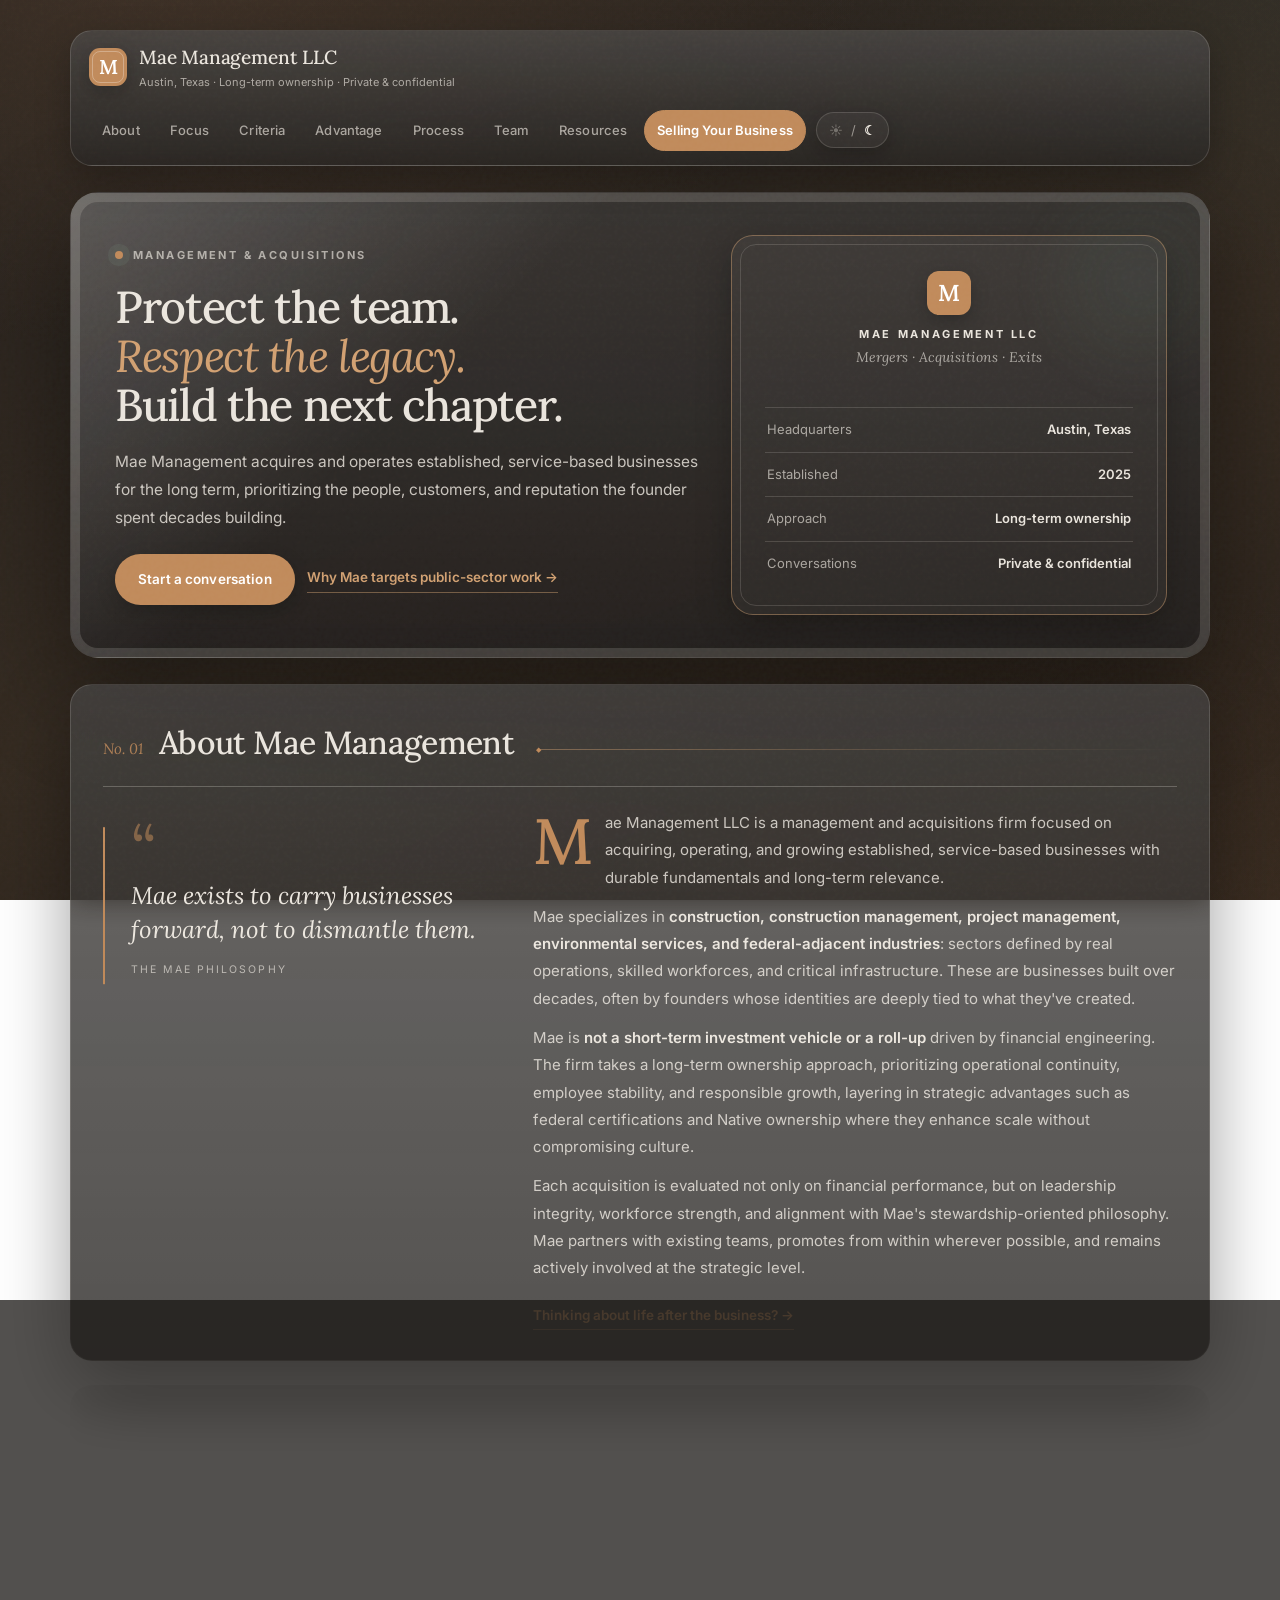
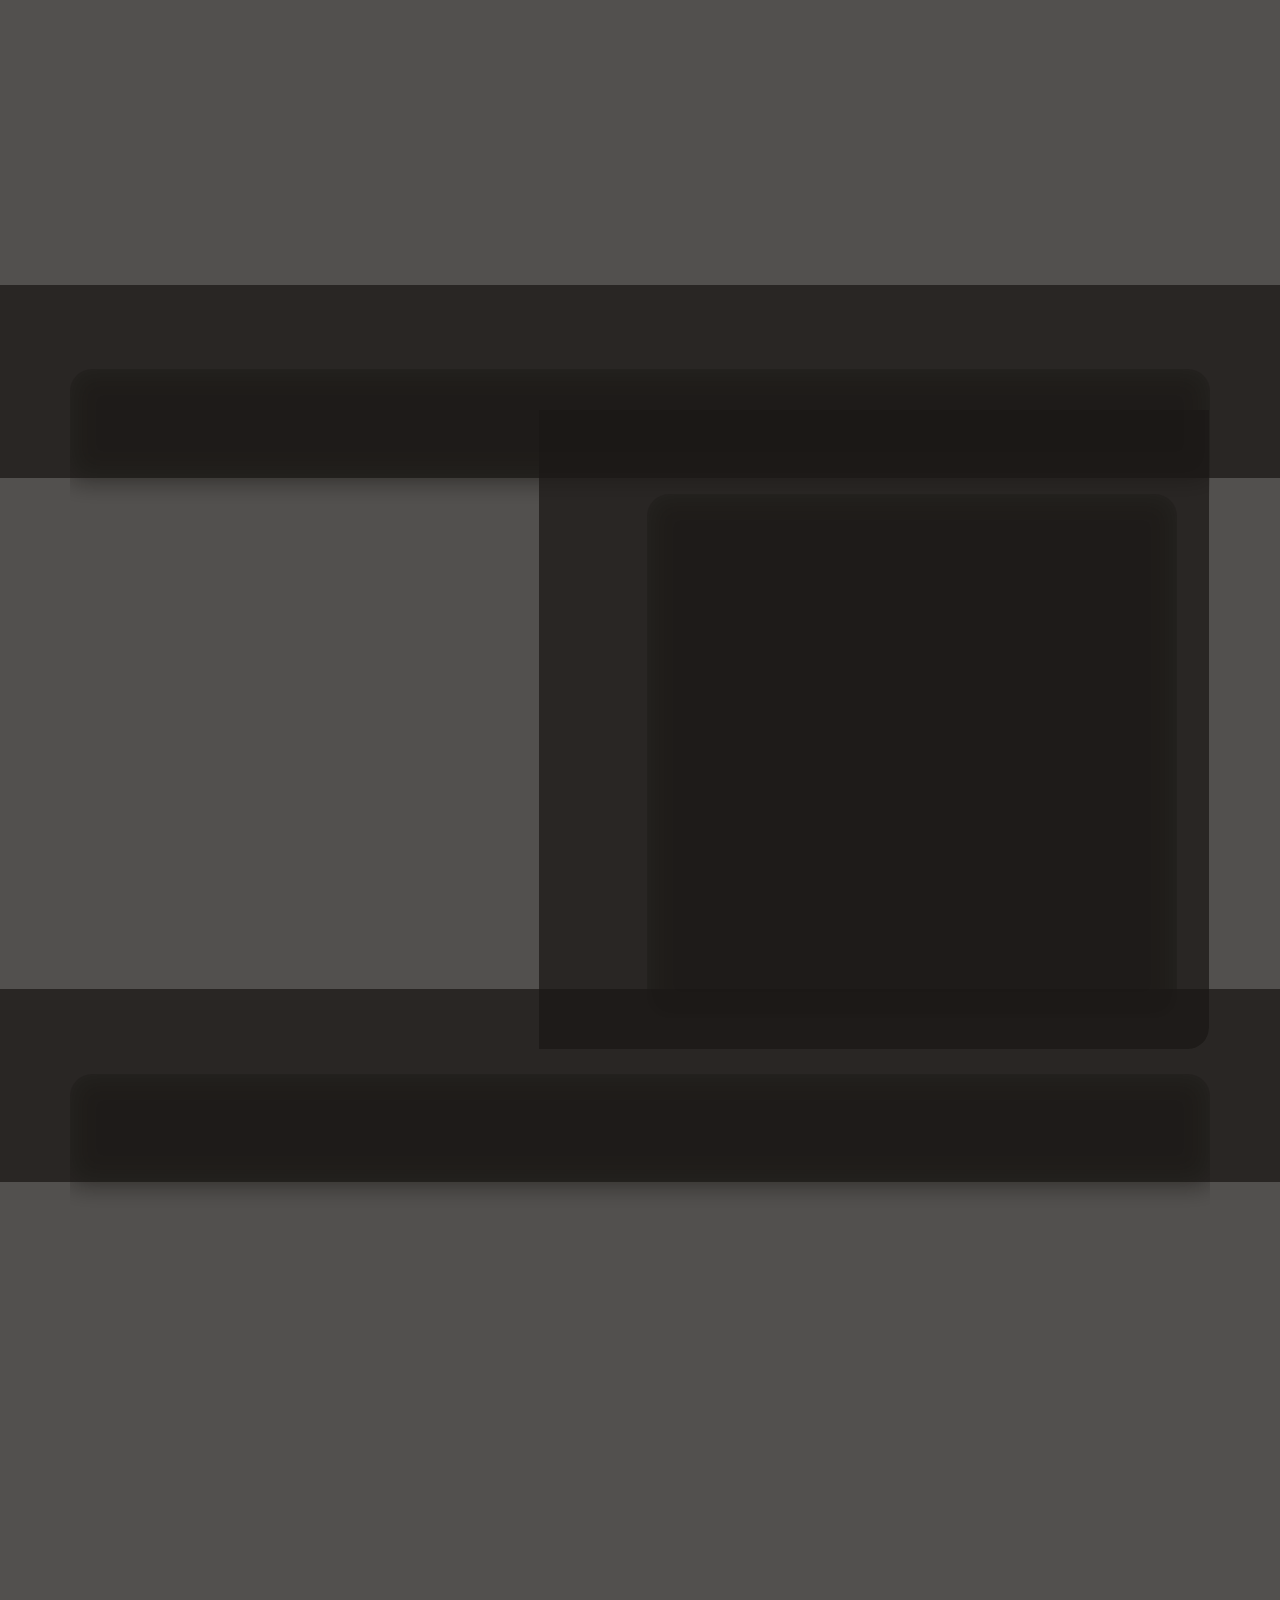
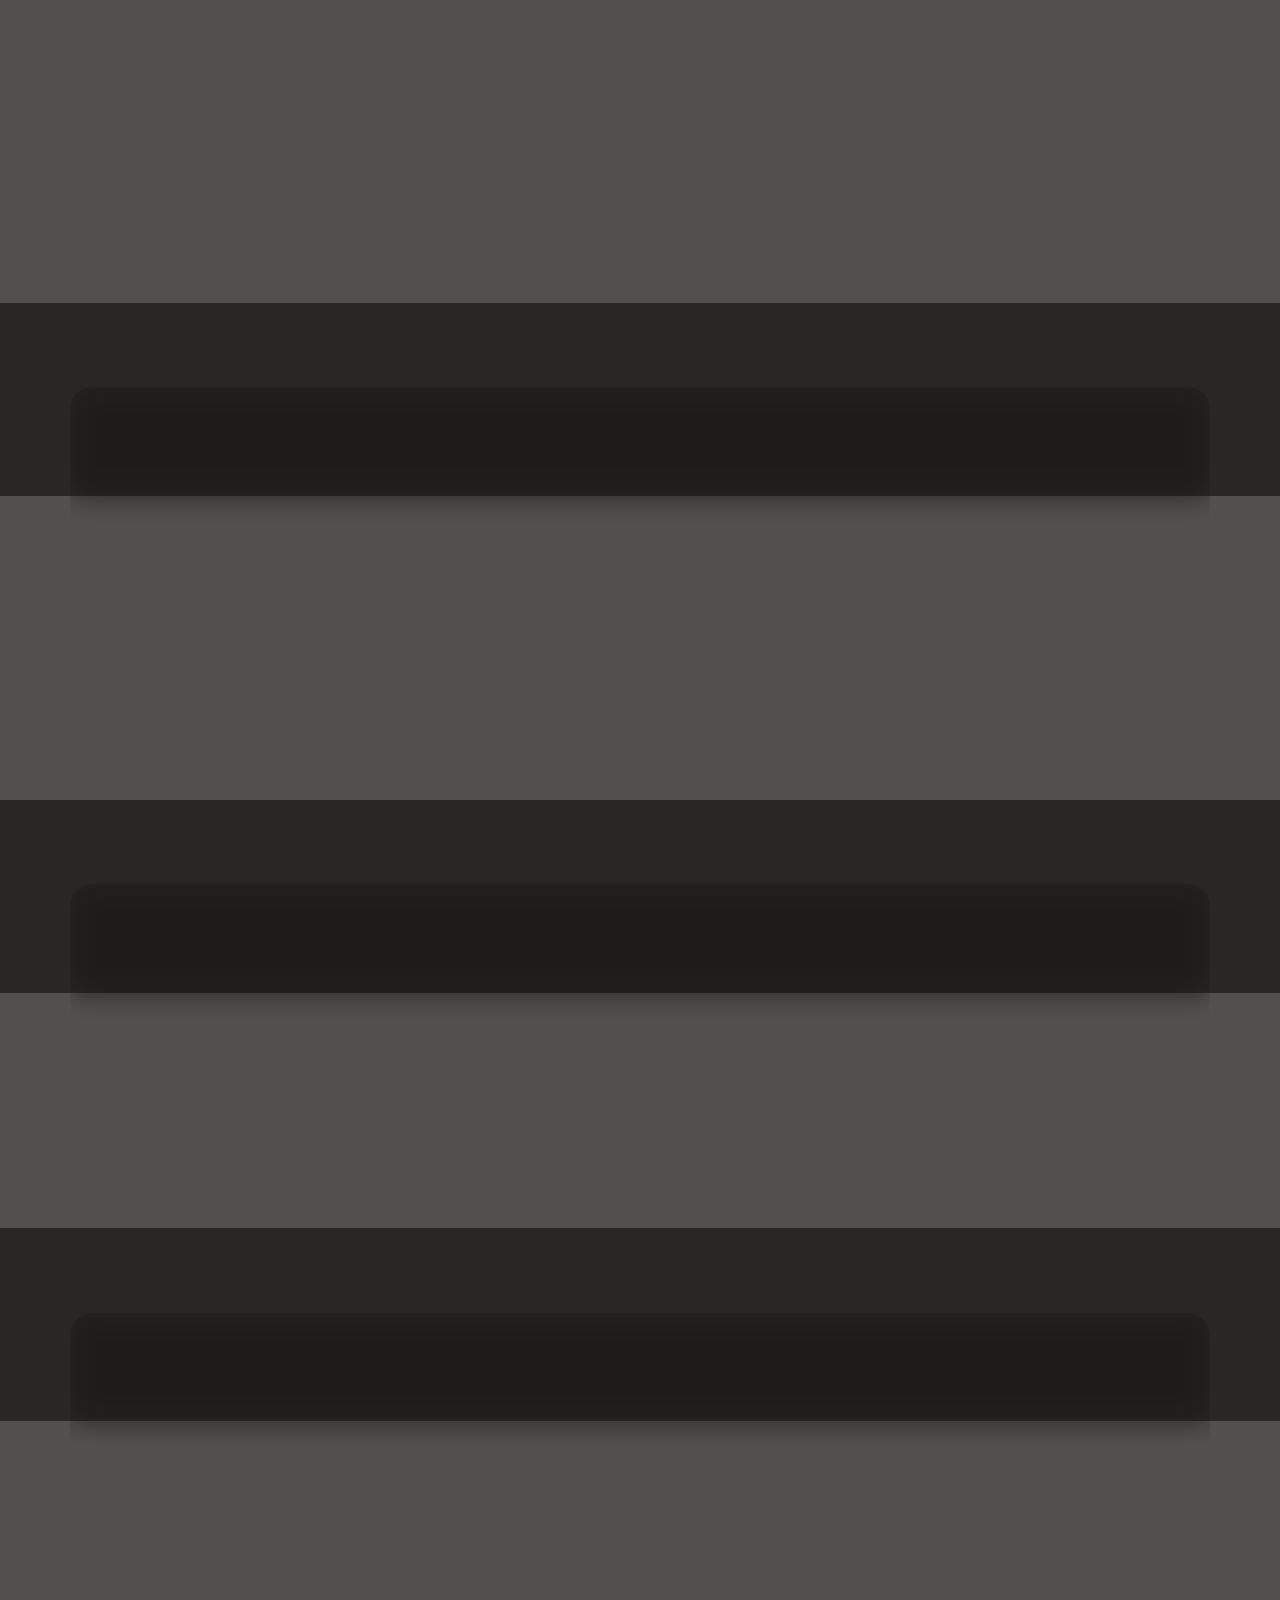
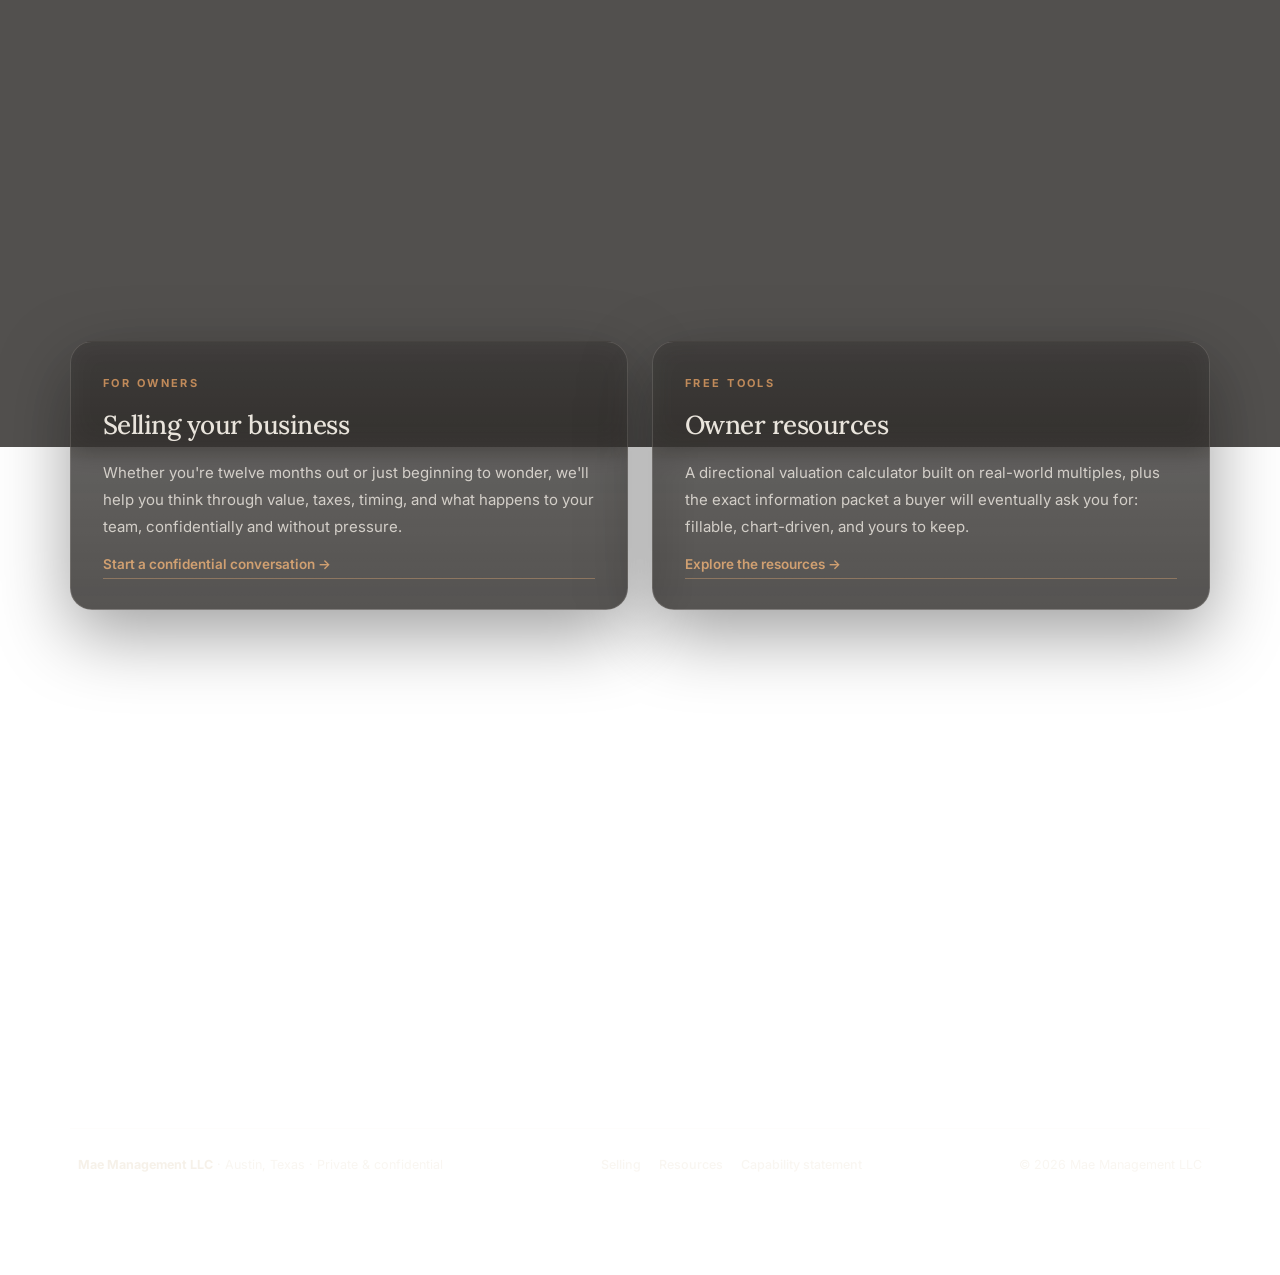
==== commit d23b659e: "Remove Mae Labs (section, homepage band, footer links)" ====
--- a/index.html
+++ b/index.html
@@ -281,19 +281,6 @@
     </a>
   </div>
 
-  <!-- ── Mae Labs ── -->
-  <div class="labs reveal">
-    <div class="labs-left">
-      <div class="labs-mark">λ</div>
-      <div>
-        <div class="eyebrow sage" style="margin-bottom:4px">Mae Labs</div>
-        <h3>Proprietary products, built in-house</h3>
-        <p>Our testing ground for the tools we design ourselves, currently home to the APEX options terminal, with more in development.</p>
-      </div>
-    </div>
-    <a class="btn sage" href="resources.html#labs">Visit the lab</a>
-  </div>
-
   <!-- ── Contact ── -->
   <section class="card engraved still invite reveal" id="contact" style="margin-top:24px">
     <div class="ornament"><span>◆</span></div>
@@ -305,7 +292,7 @@
 
   <footer class="site">
     <div><strong style="color:var(--ink)">Mae Management LLC</strong> · Austin, Texas · Private &amp; confidential</div>
-    <div class="fnav"><a href="transition.html">Selling</a><a href="resources.html">Resources</a><a href="resources.html#labs">Mae Labs</a><a href="capability.html">Capability statement</a></div>
+    <div class="fnav"><a href="transition.html">Selling</a><a href="resources.html">Resources</a><a href="capability.html">Capability statement</a></div>
     <div>© <span data-year></span> Mae Management LLC</div>
   </footer>
 
--- a/assets/mae.css
+++ b/assets/mae.css
@@ -0,0 +1,247 @@
+/* ═══════════════════════════════════════════════════════════════
+   MAE MANAGEMENT LLC — Design System v3
+   Warm foundation (cream · clay · sage) with engraved craft.
+   One file governs every page. Edit tokens here, not in pages.
+   ═══════════════════════════════════════════════════════════════ */
+
+@import url('https://fonts.googleapis.com/css2?family=Lora:ital,wght@0,400;0,500;0,600;1,400;1,500&family=Inter:wght@400;500;600;700&display=swap');
+
+:root{
+  /* LIGHT — the foundation */
+  --page-grad:
+    radial-gradient(1200px 700px at 12% -8%, rgba(176,136,80,.20), transparent 60%),
+    radial-gradient(1000px 620px at 100% 110%, rgba(160,120,72,.16), transparent 62%),
+    radial-gradient(900px 520px at 100% 0%, rgba(138,154,123,.10), transparent 54%),
+    linear-gradient(160deg, #fffdf9 0%, #f4ece0 55%, #ece1cf 100%);
+  --bg:#f5f0e7; --bg-2:#efe7db;
+  --surface:rgba(255,255,255,.72); --surface-strong:rgba(255,255,255,.86); --surface-soft:rgba(255,255,255,.54);
+  --ink:#1f1a14; --ink-soft:rgba(31,26,20,.78); --muted:#665c52; --faint:rgba(31,26,20,.46);
+  --line:rgba(31,26,20,.14); --line-strong:rgba(31,26,20,.24); --line-clay:rgba(135,96,64,.42);
+  --accent:#876040; --accent-2:#6b4c31; --accent-3:#526b5c; --accent-wash:rgba(82,107,92,.10); --clay-wash:rgba(135,96,64,.08);
+  --shadow-xl:0 30px 90px rgba(31,26,20,.14); --shadow-lg:0 18px 54px rgba(31,26,20,.10);
+  --shadow-md:0 10px 28px rgba(31,26,20,.08); --shadow-sm:0 6px 18px rgba(31,26,20,.06);
+  --radius-xl:28px; --radius-lg:22px; --radius-md:16px; --radius-pill:999px;
+  --max:1180px; --content:1080px;
+  --sans:Inter, ui-sans-serif, -apple-system, BlinkMacSystemFont, "Segoe UI", Roboto, Arial, sans-serif;
+  --serif:Lora, "Iowan Old Style", "Palatino Linotype", Georgia, serif;
+  --transition:260ms cubic-bezier(.22,1,.36,1); --transition-slow:420ms cubic-bezier(.22,1,.36,1);
+}
+
+[data-theme="dark"]{
+  --page-grad:
+    radial-gradient(1200px 700px at 12% -8%, rgba(135,96,64,.26), transparent 60%),
+    radial-gradient(1000px 620px at 100% 110%, rgba(120,86,55,.20), transparent 62%),
+    radial-gradient(900px 520px at 100% 0%, rgba(82,107,92,.10), transparent 54%),
+    linear-gradient(160deg, #241f1b 0%, #33291f 55%, #2a2018 100%);
+  --bg:#0e100f; --bg-2:#141715;
+  --surface:rgba(28,25,23,.76); --surface-strong:rgba(30,27,24,.88); --surface-soft:rgba(255,255,255,.04);
+  --ink:rgba(245,240,232,.94); --ink-soft:rgba(245,240,232,.78); --muted:rgba(245,240,232,.62); --faint:rgba(245,240,232,.42);
+  --line:rgba(245,240,232,.15); --line-strong:rgba(245,240,232,.24); --line-clay:rgba(209,160,113,.45);
+  --accent:#c08a5a; --accent-2:#d1a071; --accent-3:#7e9d8d; --accent-wash:rgba(126,157,141,.12); --clay-wash:rgba(192,138,90,.10);
+  --shadow-xl:0 34px 100px rgba(0,0,0,.45); --shadow-lg:0 24px 72px rgba(0,0,0,.38);
+  --shadow-md:0 12px 34px rgba(0,0,0,.28); --shadow-sm:0 6px 18px rgba(0,0,0,.22);
+}
+
+/* ── Base ── */
+*{box-sizing:border-box}
+html{scroll-behavior:smooth}
+body{margin:0;color:var(--ink);font-family:var(--serif);line-height:1.65;-webkit-font-smoothing:antialiased;text-rendering:optimizeLegibility;background:var(--page-grad);background-attachment:fixed;min-height:100vh}
+a{color:var(--accent-2);text-decoration:none;transition:color var(--transition),border-color var(--transition),background-color var(--transition),transform var(--transition),box-shadow var(--transition),opacity var(--transition)}
+img{display:block;max-width:100%}
+::selection{background:var(--accent);color:#fff}
+
+/* paper grain — the difference between a screen and a page */
+body::after{content:"";position:fixed;inset:0;pointer-events:none;z-index:999;opacity:.045;mix-blend-mode:multiply;background-image:url("data:image/svg+xml,%3Csvg viewBox='0 0 256 256' xmlns='http://www.w3.org/2000/svg'%3E%3Cfilter id='n'%3E%3CfeTurbulence type='fractalNoise' baseFrequency='.85' numOctaves='2'/%3E%3C/filter%3E%3Crect width='100%25' height='100%25' filter='url(%23n)'/%3E%3C/svg%3E")}
+[data-theme="dark"] body::after{mix-blend-mode:screen;opacity:.035}
+
+.site-shell{position:relative;max-width:var(--max);margin:0 auto;padding:30px 20px 100px}
+
+/* ── Scroll progress ── */
+.progress{position:fixed;top:0;left:0;height:2px;width:0%;background:linear-gradient(90deg,var(--accent),var(--accent-3));z-index:60;transition:width .1s linear}
+
+/* ── Topbar ── */
+.topbar{position:sticky;top:14px;z-index:30;display:flex;align-items:center;justify-content:space-between;gap:20px;flex-wrap:wrap;padding:14px 18px;margin-bottom:26px;border:1px solid var(--line);border-radius:22px;background:linear-gradient(180deg,rgba(255,255,255,.16),rgba(255,255,255,.04)),var(--surface);box-shadow:var(--shadow-md);backdrop-filter:blur(14px);-webkit-backdrop-filter:blur(14px);transition:padding var(--transition),box-shadow var(--transition)}
+.topbar.shrink{padding:9px 14px;box-shadow:var(--shadow-lg)}
+
+.brand{display:flex;align-items:center;gap:12px;color:var(--ink)}
+.brand-mark{width:38px;height:38px;border-radius:11px;background:var(--accent);color:#fff;display:grid;place-items:center;font-family:var(--serif);font-size:20px;font-weight:600;line-height:1;box-shadow:var(--shadow-sm);flex-shrink:0;position:relative}
+.brand-mark::after{content:"";position:absolute;inset:3px;border:1px solid rgba(255,255,255,.28);border-radius:8px}
+.brand-word{font-family:var(--serif);font-size:19px;font-weight:500;letter-spacing:-.01em;line-height:1;color:var(--ink);white-space:nowrap}
+.brand-sub{font-family:var(--sans);font-size:11px;color:var(--muted);margin-top:4px;line-height:1.3}
+
+.rightControls{display:flex;align-items:center;gap:10px;flex-wrap:wrap}
+nav.primary{display:flex;align-items:center;gap:4px;flex-wrap:wrap;font-family:var(--sans);font-size:13px}
+nav.primary a{color:var(--muted);padding:9px 12px;border:1px solid transparent;border-radius:var(--radius-pill);font-weight:500;letter-spacing:.01em}
+nav.primary a:hover,nav.primary a[aria-current="page"]{color:var(--ink);background:var(--surface-soft);border-color:var(--line);box-shadow:var(--shadow-sm);transform:translateY(-1px)}
+nav.primary a.cta{color:#fff;background:var(--accent);border-color:var(--accent);font-weight:600}
+nav.primary a.cta:hover{background:var(--accent-2);border-color:var(--accent-2)}
+
+.themeToggle{font-family:var(--sans);display:inline-flex;align-items:center;justify-content:center;gap:8px;min-width:62px;padding:9px 12px;border-radius:var(--radius-pill);border:1px solid var(--line);background:var(--surface-soft);color:var(--ink);font-size:13px;cursor:pointer;user-select:none;box-shadow:var(--shadow-sm);transition:transform var(--transition),border-color var(--transition),box-shadow var(--transition)}
+.themeToggle:hover{transform:translateY(-1px);border-color:var(--line-strong);box-shadow:var(--shadow-md)}
+.themeToggle span{transition:opacity .16s,font-weight .16s}
+.themeToggle .active{opacity:1;font-weight:700}
+.themeToggle .inactive{opacity:.34}
+
+/* ── Typography ── */
+h1,h2,h3,h4{margin:0;font-family:var(--serif);color:var(--ink);letter-spacing:-.02em;font-weight:500}
+h1{font-size:clamp(38px,4.6vw,66px);line-height:1.04;letter-spacing:-.03em;text-wrap:balance}
+.lead{margin:0;max-width:64ch;font-family:var(--sans);font-size:15.5px;line-height:1.82;color:var(--ink-soft)}
+.kicker{display:inline-flex;align-items:center;gap:10px;margin-bottom:18px;font-family:var(--sans);font-size:11px;font-weight:700;letter-spacing:.22em;text-transform:uppercase;color:var(--muted)}
+.dot{width:8px;height:8px;border-radius:50%;background:var(--accent);box-shadow:0 0 0 7px var(--accent-wash);flex-shrink:0}
+.eyebrow{font-family:var(--sans);font-size:11px;font-weight:700;letter-spacing:.22em;text-transform:uppercase;color:var(--accent)}
+.eyebrow.sage{color:var(--accent-3)}
+em.clay{font-style:italic;color:var(--accent-2)}
+
+/* section titling — serif numeral + title + ruled line */
+.sectionHead{display:flex;align-items:baseline;gap:16px;margin-bottom:22px;padding-bottom:16px;border-bottom:1px solid var(--line-strong)}
+.sectionHead .num{font-family:var(--serif);font-style:italic;font-size:15px;color:var(--accent);opacity:.85;white-space:nowrap}
+.sectionHead h2{font-size:clamp(24px,2.8vw,32px);font-weight:500}
+.sectionHead .rule{flex:1;height:1px;background:linear-gradient(90deg,var(--line-clay),transparent);margin-left:8px;position:relative;top:-4px}
+.sectionHead .rule::before{content:"◆";position:absolute;left:0;top:50%;transform:translate(-50%,-55%);font-size:7px;color:var(--accent)}
+
+/* ornament divider */
+.ornament{display:flex;align-items:center;justify-content:center;gap:12px;color:var(--accent);margin:0 auto}
+.ornament::before,.ornament::after{content:"";width:48px;height:1px;background:linear-gradient(90deg,transparent,var(--line-clay))}
+.ornament::after{background:linear-gradient(90deg,var(--line-clay),transparent)}
+.ornament span{font-size:8px}
+
+/* ── Cards ── */
+.grid{display:grid;grid-template-columns:1.1fr .9fr;gap:24px;margin-top:26px}
+.span2{grid-column:1/-1}
+.card{position:relative;overflow:hidden;padding:32px 32px 30px;border:1px solid var(--line);border-radius:var(--radius-lg);background:linear-gradient(180deg,rgba(255,255,255,.14),rgba(255,255,255,.02)),var(--surface);box-shadow:var(--shadow-lg);backdrop-filter:blur(14px);-webkit-backdrop-filter:blur(14px);transition:transform var(--transition),box-shadow var(--transition-slow),border-color var(--transition)}
+.card:hover{transform:translateY(-4px);box-shadow:var(--shadow-xl);border-color:var(--line-strong)}
+.card.still:hover{transform:none}
+.card p{margin:0;font-family:var(--sans);font-size:15px;line-height:1.82;color:var(--ink-soft)}
+.card p+p{margin-top:12px}
+.card strong{color:var(--ink);font-weight:600}
+.card ul{margin:14px 0 0 19px;padding:0;font-family:var(--sans);font-size:15px;line-height:1.72;color:var(--ink-soft)}
+.card li{margin:9px 0;padding-left:2px}
+.card li::marker{color:var(--accent-3)}
+
+/* engraved — inset hairline gives the double-rule feel on a rounded card */
+.card.engraved{box-shadow:var(--shadow-lg),inset 0 0 0 1px rgba(255,255,255,.35),inset 0 0 0 7px transparent,inset 0 0 0 8px var(--line)}
+[data-theme="dark"] .card.engraved{box-shadow:var(--shadow-lg),inset 0 0 0 1px rgba(255,255,255,.06),inset 0 0 0 7px transparent,inset 0 0 0 8px var(--line)}
+.card.engraved{padding:40px 40px 38px}
+
+/* drop cap */
+.dropcap>p:first-of-type::first-letter{font-family:var(--serif);font-size:64px;line-height:.78;float:left;padding:8px 12px 0 0;color:var(--accent);font-weight:500}
+
+/* pull quote */
+.pull{position:relative;padding:6px 0 6px 26px;border-left:2px solid var(--accent);margin:0}
+.pull .q{font-family:var(--serif);font-size:64px;line-height:.5;color:var(--accent);opacity:.55;display:block;margin-bottom:14px}
+.pull p{font-family:var(--serif)!important;font-size:24px!important;font-style:italic;line-height:1.42!important;color:var(--ink)!important;margin:0}
+.pull cite{display:block;margin-top:14px;font-family:var(--sans);font-style:normal;font-size:10.5px;letter-spacing:.2em;text-transform:uppercase;color:var(--muted)}
+
+/* ledger rows — bespoke alternative to a card grid */
+.ledger{border-top:1px solid var(--line-clay);margin-top:6px}
+.ledger-row{display:grid;grid-template-columns:70px 1fr 1.5fr 40px;gap:20px;align-items:center;padding:22px 8px;border-bottom:1px solid var(--line-strong);transition:background var(--transition),padding-left var(--transition);border-radius:12px}
+.ledger-row:hover{background:var(--surface-soft);padding-left:18px}
+.ledger-num{font-family:var(--serif);font-style:italic;font-size:26px;color:var(--accent);opacity:.7;line-height:1}
+.ledger-row h3{font-size:21px;font-weight:500;line-height:1.2;transition:color var(--transition)}
+.ledger-row:hover h3{color:var(--accent-2)}
+.ledger-row p{margin:0;font-family:var(--sans);font-size:14px;line-height:1.7;color:var(--muted)}
+.ledger-arrow{font-family:var(--serif);font-size:22px;color:var(--accent);opacity:0;transform:translateX(-8px);transition:opacity var(--transition),transform var(--transition);text-align:right}
+.ledger-row:hover .ledger-arrow{opacity:1;transform:none}
+
+/* mandate list */
+.mandate{list-style:none;margin:0!important;padding:0!important}
+.mandate li{display:flex;align-items:baseline;gap:14px;padding:12px 0;border-bottom:1px solid var(--line-strong);margin:0!important;font-family:var(--sans);font-size:15px;color:var(--ink-soft)}
+.mandate li:last-child{border-bottom:none}
+.mandate li::before{content:"◆";font-size:7px;color:var(--accent);flex-shrink:0}
+
+/* hairline definition list */
+.defs{display:grid;grid-template-columns:auto 1fr;gap:10px 22px;font-family:var(--sans);font-size:14px;margin:0}
+.defs dt{color:var(--muted);font-weight:600;letter-spacing:.02em;white-space:nowrap}
+.defs dd{margin:0;color:var(--ink-soft)}
+
+/* ── Buttons ── */
+.btn{display:inline-flex;align-items:center;justify-content:center;gap:10px;padding:13px 22px;border-radius:var(--radius-pill);font-family:var(--sans);font-size:13.5px;font-weight:600;letter-spacing:.01em;border:1px solid transparent;cursor:pointer;transition:transform var(--transition),box-shadow var(--transition),background-color var(--transition),border-color var(--transition),color var(--transition)}
+.btn.primary{background:var(--accent);color:#fff;box-shadow:var(--shadow-sm)}
+.btn.primary:hover{background:var(--accent-2);transform:translateY(-2px);box-shadow:var(--shadow-md)}
+.btn.ghost{background:var(--surface-soft);color:var(--ink);border-color:var(--line)}
+.btn.ghost:hover{border-color:var(--line-strong);transform:translateY(-2px);box-shadow:var(--shadow-sm)}
+.btn.sage{background:var(--accent-3);color:#fff}
+.btn.sage:hover{filter:brightness(1.08);transform:translateY(-2px)}
+.linkBtn{display:inline-flex;align-items:center;gap:8px;font-family:var(--sans);font-size:13.5px;font-weight:600;color:var(--accent-2);border-bottom:1px solid var(--line-clay);padding-bottom:3px;transition:gap var(--transition),border-color var(--transition)}
+.linkBtn:hover{gap:14px;border-color:var(--accent)}
+.btnRow{display:flex;gap:12px;flex-wrap:wrap;align-items:center;margin-top:22px}
+
+/* ── Profile ── */
+.profileRow{display:grid;grid-template-columns:180px minmax(0,1fr);gap:30px;align-items:start}
+.portrait{position:relative;width:180px;padding:7px;border:1px solid var(--line-clay);border-radius:22px;background:var(--surface-soft)}
+.portrait img{width:100%;aspect-ratio:1;object-fit:cover;border-radius:16px;border:1px solid var(--line)}
+.portrait::before,.portrait::after{content:"";position:absolute;width:22px;height:22px;border-color:var(--accent);border-style:solid}
+.portrait::before{top:-5px;left:-5px;border-width:2px 0 0 2px;border-top-left-radius:6px}
+.portrait::after{bottom:-5px;right:-5px;border-width:0 2px 2px 0;border-bottom-right-radius:6px}
+.metaName{margin:0;font-family:var(--serif);font-size:28px;font-weight:500;letter-spacing:-.02em;color:var(--ink)}
+.metaTitle{margin:4px 0 14px;font-family:var(--sans);font-size:11px;font-weight:700;letter-spacing:.18em;text-transform:uppercase;color:var(--accent)}
+.sig{font-family:var(--serif);font-style:italic;font-size:19px;color:var(--accent-2);margin:18px 0 6px!important;line-height:1.45!important}
+
+/* ── Process ── */
+.process{display:grid;grid-template-columns:repeat(5,1fr);gap:0;position:relative;margin-top:8px}
+.process::before{content:"";position:absolute;top:15px;left:3%;right:3%;height:1px;background:linear-gradient(90deg,transparent,var(--line-clay) 10%,var(--line-clay) 90%,transparent)}
+.step{padding-right:18px;position:relative}
+.step-dot{width:31px;height:31px;border:1px solid var(--line-clay);background:var(--surface-strong);border-radius:50%;display:grid;place-items:center;font-family:var(--serif);font-style:italic;font-size:13px;color:var(--accent);margin-bottom:16px;position:relative;z-index:1;transition:background var(--transition),color var(--transition),transform var(--transition)}
+.step:hover .step-dot{background:var(--accent);color:#fff;transform:scale(1.1)}
+.step h3{font-size:18px;font-weight:500;margin-bottom:2px}
+.step .when{display:block;font-family:var(--sans);font-size:10.5px;font-weight:700;letter-spacing:.16em;text-transform:uppercase;color:var(--accent-3);margin-bottom:8px}
+.step p{font-size:13.5px!important;line-height:1.68!important;color:var(--muted)!important}
+
+/* ── Pathway cards ── */
+.pathways{display:grid;grid-template-columns:1fr 1fr;gap:24px;margin-top:26px}
+.pathway{display:flex;flex-direction:column;gap:12px;color:inherit}
+.pathway h3{font-size:26px;font-weight:500}
+.pathway p{flex:1}
+
+/* ── Labs band (sage = the lab; clay = the firm) ── */
+.labs{display:flex;align-items:center;justify-content:space-between;gap:28px;flex-wrap:wrap;margin-top:24px;padding:26px 32px;border:1px solid var(--line);border-radius:var(--radius-lg);background:linear-gradient(135deg,var(--accent-wash),transparent 60%),var(--surface-soft)}
+.labs-left{display:flex;align-items:center;gap:20px}
+.labs-mark{width:46px;height:46px;border-radius:13px;border:1px solid var(--accent-3);color:var(--accent-3);display:grid;place-items:center;font-family:var(--serif);font-style:italic;font-size:22px;flex-shrink:0;background:var(--accent-wash)}
+.labs h3{font-size:22px;margin-bottom:2px}
+.labs p{margin:0;font-family:var(--sans);font-size:14px;color:var(--muted);max-width:60ch}
+
+/* ── Invitation (contact) ── */
+.invite{text-align:center;padding:52px 40px}
+.invite h2{font-size:clamp(28px,3.6vw,44px);font-weight:500;max-width:18ch;margin:16px auto 14px;line-height:1.12}
+.invite p{max-width:48ch;margin:0 auto 26px!important}
+.invite .email{display:inline-block;font-family:var(--serif);font-style:italic;font-size:26px;color:var(--ink);border-bottom:1px solid var(--line-clay);padding-bottom:4px;margin-bottom:26px}
+.invite .email:hover{color:var(--accent-2);border-color:var(--accent)}
+
+/* ── Footer ── */
+footer.site{margin-top:40px;padding:26px 8px 0;border-top:1px solid var(--line);display:flex;align-items:center;justify-content:space-between;gap:16px;flex-wrap:wrap;font-family:var(--sans);font-size:12.5px;color:var(--muted)}
+footer.site .fnav{display:flex;gap:18px;flex-wrap:wrap}
+footer.site .fnav a{color:var(--muted);font-weight:500}
+footer.site .fnav a:hover{color:var(--ink)}
+
+/* ── Reveal ── */
+.reveal{opacity:0;transform:translateY(18px);transition:opacity .7s ease,transform .7s ease}
+.reveal.in{opacity:1;transform:none}
+@media print{.reveal{opacity:1!important;transform:none!important}}
+@media (prefers-reduced-motion:reduce){.reveal{opacity:1;transform:none;transition:none}}
+
+/* ── Responsive ── */
+@media (max-width:980px){
+  .grid,.pathways{grid-template-columns:1fr}
+  .process{grid-template-columns:1fr;gap:20px}
+  .process::before{display:none}
+  .step{display:grid;grid-template-columns:31px 1fr;gap:14px;padding:0}
+  .step-dot{margin:0}
+  .step>div{grid-column:2}
+  .ledger-row{grid-template-columns:48px 1fr;gap:4px 14px;padding:18px 6px}
+  .ledger-num{font-size:20px;grid-row:span 2}
+  .ledger-row p{grid-column:2}
+  .ledger-arrow{display:none}
+  .profileRow{grid-template-columns:1fr}
+  .card.engraved{padding:30px 26px}
+  .invite{padding:36px 22px}
+}
+@media (max-width:720px){
+  .site-shell{padding:16px 12px 70px}
+  .topbar{top:8px;padding:12px 14px}
+  .brand-sub{display:none}
+  nav.primary{font-size:12.5px}
+  nav.primary a{padding:8px 10px}
+  .card{padding:24px 20px}
+  .card.engraved{padding:26px 20px}
+  .dropcap>p:first-of-type::first-letter{font-size:52px}
+}
